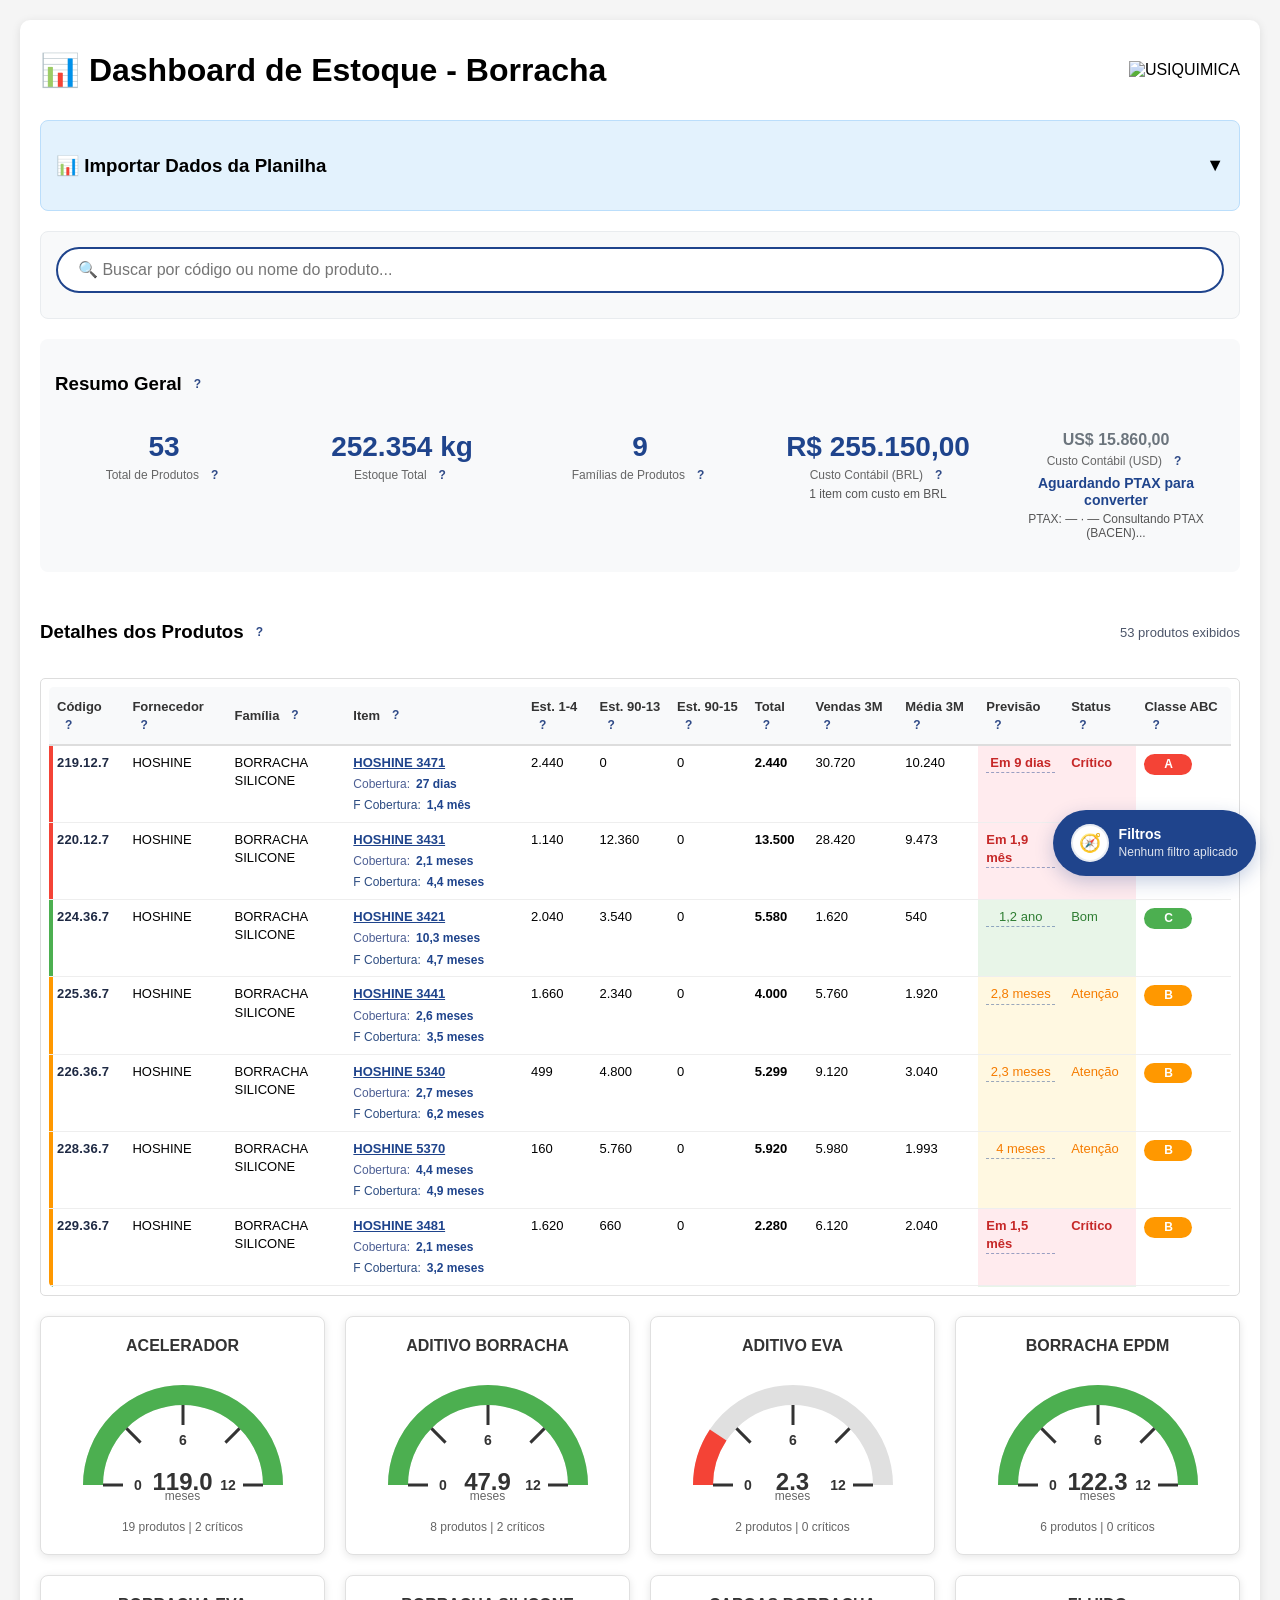
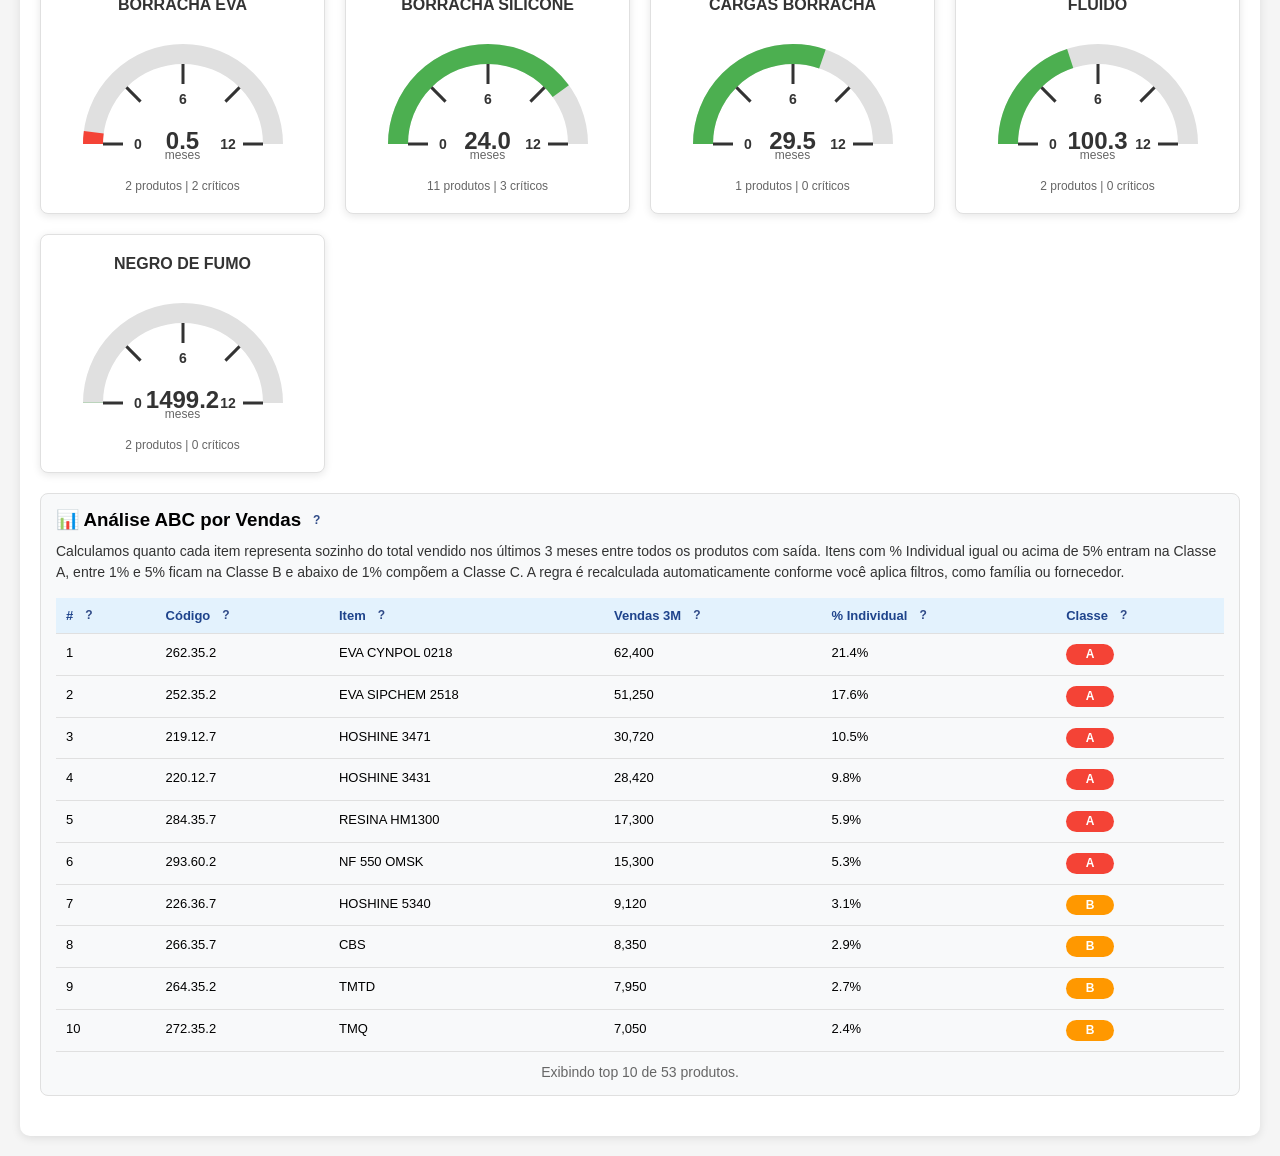
==== index.html @ 00c288d5 "Integrate PTAX USD-BRL conversion" ====
<!DOCTYPE html>
<html lang="pt-br">
<head>
    <meta charset="UTF-8">
    <meta name="viewport" content="width=device-width, initial-scale=1.0">
    <title>Dashboard de Estoque com Análise Preditiva - Borracha</title>
    <style>
        body {
            font-family: Arial, sans-serif;
            margin: 0;
            padding: 20px;
            background-color: #f5f5f5;
        }
        
        .container {
            max-width: 1600px;
            margin: 0 auto;
            background: white;
            border-radius: 10px;
            padding: 20px;
            box-shadow: 0 2px 10px rgba(0,0,0,0.1);
        }

        .has-tooltip {
            position: relative;
            display: inline-flex;
            align-items: center;
            justify-content: center;
            vertical-align: middle;
            cursor: help;
        }

        .has-tooltip::before,
        .has-tooltip::after {
            content: none !important;
        }

        .tooltip-bubble {
            position: absolute;
            z-index: 99999;
            background: rgba(31, 68, 140, 0.98);
            color: #fff;
            padding: 8px 12px;
            border-radius: 8px;
            box-shadow: 0 10px 24px rgba(16, 39, 89, 0.25);
            font-size: 12px;
            line-height: 1.5;
            max-width: min(320px, calc(100vw - 32px));
            pointer-events: none;
            opacity: 0;
            transform: translateY(4px);
            transition: opacity 0.15s ease, transform 0.15s ease;
            will-change: transform, opacity;
        }

        .tooltip-bubble::after {
            content: '';
            position: absolute;
            width: 10px;
            height: 10px;
            background: inherit;
            border-radius: 2px;
            left: var(--tooltip-arrow-left, 50%);
            transform: translate(-50%, -50%) rotate(45deg);
        }

        .tooltip-bubble[data-position="bottom"]::after {
            top: 0;
        }

        .tooltip-bubble[data-position="top"]::after {
            bottom: 0;
        }

        .tooltip-bubble.visible {
            opacity: 1;
            transform: translateY(0);
        }

        .info-icon {
            display: inline-flex;
            align-items: center;
            justify-content: center;
            width: auto;
            height: auto;
            padding: 0 3px;
            border-radius: 4px;
            background-color: transparent;
            border: 1px solid transparent;
            color: #2f4a87;
            font-size: 12px;
            font-weight: 600;
            line-height: 1;
            margin-left: 4px;
            box-shadow: none;
            transition: color 0.2s ease, background-color 0.2s ease, border-color 0.2s ease, box-shadow 0.2s ease;
        }

        .info-icon:hover,
        .info-icon:focus-visible {
            color: #1F448C;
            background-color: rgba(31, 68, 140, 0.12);
            border-color: rgba(31, 68, 140, 0.2);
        }

        .info-icon:focus-visible {
            outline: none;
            box-shadow: 0 0 0 2px rgba(31, 68, 140, 0.18);
        }

        .tooltip-underline {
            border-bottom: 1px dashed rgba(31, 68, 140, 0.45);
        }

        .prediction-tooltip {
            display: inline-flex;
            align-items: center;
            gap: 4px;
            max-width: 100%;
            line-height: 1.4;
            white-space: normal;
            overflow: hidden;
            text-overflow: ellipsis;
            word-break: break-word;
            text-align: left;
        }

        .header-label {
            display: inline-flex;
            align-items: center;
            gap: 4px;
            flex-wrap: wrap;
        }

        th .header-label {
            display: inline-flex;
            align-items: center;
            gap: 4px;
        }

        .stat-label {
            display: inline-flex;
            align-items: center;
            gap: 4px;
            justify-content: center;
            flex-wrap: wrap;
            text-align: center;
        }
        
        .header {
            display: flex;
            justify-content: space-between;
            align-items: center;
            margin-bottom: 20px;
            flex-wrap: wrap;
            gap: 20px;
        }
        
        .header h1 {
            margin: 0;
            flex: 1;
            min-width: 300px;
        }
        
        .company-logo {
            display: flex;
            align-items: center;
            justify-content: center;
            max-width: 300px;
            height: 60px;
        }
        
        .company-logo img {
            max-height: 100%;
            max-width: 100%;
            object-fit: contain;
        }
        
        .search-section {
            background: #f8f9fa;
            padding: 15px;
            border-radius: 8px;
            margin-bottom: 20px;
            border: 1px solid #e9ecef;
        }
        
        .search-container {
            display: flex;
            align-items: center;
            gap: 15px;
            flex-wrap: wrap;
        }
        
        .search-input {
            flex: 1;
            min-width: 300px;
            padding: 12px 20px;
            border: 2px solid #1F448C;
            border-radius: 25px;
            font-size: 16px;
            outline: none;
            transition: all 0.3s ease;
        }
        
        .search-input:focus {
            box-shadow: 0 0 0 3px rgba(31, 68, 140, 0.1);
            transform: translateY(-1px);
        }
        
        .search-results {
            margin-top: 10px;
            font-size: 14px;
            color: #666;
        }
        
        .controls {
            margin-bottom: 0;
            display: flex;
            flex-direction: column;
            gap: 12px;
            align-items: stretch;
        }

        .control-group {
            display: flex;
            align-items: center;
            gap: 10px;
            flex-wrap: wrap;
            justify-content: space-between;
        }

        .control-group label {
            font-weight: 600;
            color: #1F2A44;
            min-width: 130px;
        }

        .filter-buttons {
            display: flex;
            align-items: center;
            gap: 8px;
            flex-wrap: wrap;
        }

        button {
            background-color: #1F448C;
            color: white;
            padding: 8px 16px;
            border: none;
            border-radius: 5px;
            cursor: pointer;
            font-size: 14px;
            transition: transform 0.2s ease, background-color 0.2s ease, box-shadow 0.25s ease;
            white-space: nowrap;
        }
        
        button:hover {
            background-color: #163666;
            transform: translateY(-1px) scale(1.01);
            box-shadow: 0 6px 20px rgba(31, 68, 140, 0.16);
        }

        .danger-button {
            background-color: #dc3545;
        }

        .danger-button:hover {
            background-color: #b02a37;
        }
        
        button.active {
            background-color: #2196F3;
            box-shadow: 0 2px 8px rgba(33, 150, 243, 0.3);
        }

        button:active {
            transform: translateY(0) scale(0.98);
        }


        .floating-filter-wrapper {
            position: fixed;
            bottom: 24px;
            right: 24px;
            display: flex;
            flex-direction: column;
            align-items: flex-end;
            gap: 10px;
            z-index: 1100;
        }

        .filter-active-badge {
            display: none;
            flex-direction: column;
            gap: 8px;
            padding: 0;
            background: transparent;
            color: #1F2A44;
            font-weight: 700;
            font-size: 12px;
            line-height: 1.2;
            cursor: default;
            position: relative;
            min-width: auto;
            max-width: min(520px, calc(100vw - 64px));
        }

        .filter-active-badge.visible {
            display: flex;
        }

        .badge-inline-label {
            display: none;
        }

        .badge-filter-list {
            display: flex;
            flex-direction: column;
            align-items: stretch;
            gap: 8px;
        }

        .badge-filter-chip {
            display: flex;
            align-items: center;
            justify-content: space-between;
            gap: 10px;
            background: #f6f9ffd4;
            border: 1px solid #d1d1d1;
            border-radius: 12px;
            padding: 8px 12px;
            color: #1F2A44;
            font-weight: 600;
            white-space: normal;
        }

        .badge-filter-chip button {
            background: transparent;
            border: 1px solid rgba(31, 68, 140, 0.25);
            border-radius: 50%;
            color: #1F448C;
            width: 22px;
            height: 22px;
            min-width: 22px;
            padding: 0;
            font-weight: 700;
            line-height: 1;
        }

        .badge-filter-chip button:hover,
        .badge-filter-chip button:focus-visible {
            background: rgba(31, 68, 140, 0.08);
            box-shadow: none;
            transform: none;
        }

        .floating-filter-button {
            display: inline-flex;
            align-items: center;
            gap: 10px;
            background: #1F448C;
            color: #fff;
            border-radius: 999px;
            padding: 12px 16px;
            box-shadow: 0 6px 18px rgba(31, 68, 140, 0.25);
            border: 2px solid transparent;
            transition: transform 0.25s ease, box-shadow 0.25s ease, background 0.2s ease, border-color 0.2s ease;
        }

        .floating-filter-button:hover,
        .floating-filter-button:focus-visible {
            background: #163666;
            transform: translateY(-1px);
            border-color: rgba(255, 255, 255, 0.18);
        }

        .floating-filter-button.has-active {
            box-shadow: 0 8px 22px rgba(33, 150, 243, 0.3);
            border-color: rgba(33, 150, 243, 0.5);
        }

        .floating-filter-button.has-active .filter-icon-bubble {
            background: #e8f0ff;
            color: #1F448C;
        }

        .floating-filter-button:focus-visible {
            outline: none;
            box-shadow: 0 0 0 3px rgba(31, 68, 140, 0.25);
        }

        .filter-icon-bubble {
            width: 38px;
            height: 38px;
            border-radius: 50%;
            background: #fff;
            color: #1F448C;
            display: inline-flex;
            align-items: center;
            justify-content: center;
            font-size: 18px;
            box-shadow: inset 0 0 0 2px rgba(31, 68, 140, 0.1);
        }

        .filter-button-text {
            display: flex;
            flex-direction: column;
            align-items: flex-start;
            gap: 2px;
            line-height: 1.2;
            transition: color 0.2s ease;
        }

        .filter-button-text small {
            font-size: 12px;
            color: rgba(255, 255, 255, 0.85);
        }

        .filter-panel {
            position: absolute;
            bottom: 68px;
            right: 0;
            background: #fff;
            border-radius: 12px;
            padding: 16px;
            width: min(460px, calc(100vw - 48px));
            box-shadow: 0 12px 30px rgba(0, 0, 0, 0.15);
            border: 1px solid #e0e6f0;
            display: none;
            flex-direction: column;
            gap: 14px;
        }

        .filter-panel.open {
            display: flex;
        }

        .filter-panel-header {
            display: flex;
            align-items: center;
            justify-content: space-between;
            gap: 12px;
        }

        .filter-panel-title {
            font-weight: 700;
            color: #1F2A44;
            display: flex;
            align-items: center;
            gap: 8px;
        }

        .filter-panel-title span {
            display: inline-flex;
            align-items: center;
            justify-content: center;
            width: 28px;
            height: 28px;
            border-radius: 8px;
            background: #e8f0ff;
            color: #1F448C;
            font-weight: 700;
        }

        .filter-panel-close {
            background: transparent;
            color: #1F2A44;
            padding: 6px 8px;
            border-radius: 8px;
            box-shadow: none;
        }

        .filter-panel-close:hover {
            background: #f2f4f8;
            transform: none;
        }

        .active-filters {
            display: flex;
            flex-wrap: wrap;
            gap: 8px;
        }

        .filter-chip {
            display: inline-flex;
            align-items: center;
            gap: 8px;
            padding: 6px 10px;
            border-radius: 14px;
            background: #e8f0ff;
            color: #1F2A44;
            border: 1px solid #cbd7ff;
            font-size: 13px;
        }

        .filter-chip button {
            background: transparent;
            color: #1F448C;
            padding: 0;
            min-width: 24px;
            width: 24px;
            height: 24px;
            border-radius: 50%;
        }

        .filter-chip button:hover {
            background: rgba(31, 68, 140, 0.1);
            transform: none;
        }

        .filter-actions {
            display: flex;
            justify-content: space-between;
            gap: 10px;
            align-items: center;
        }

        .filter-actions .ghost-button {
            background: #f2f4f8;
            color: #1F2A44;
        }

        .filter-actions .ghost-button:hover {
            background: #e6e9f2;
        }

        .filter-actions .ghost-button.danger-button {
            background: #dc3545;
            color: #fff;
        }

        .filter-actions .ghost-button.danger-button:hover {
            background: #b02a37;
        }

        .filter-backdrop {
            position: fixed;
            inset: 0;
            background: rgba(0, 0, 0, 0.25);
            backdrop-filter: blur(1px);
            display: none;
            z-index: 1050;
        }

        .filter-backdrop.visible {
            display: block;
        }

        @keyframes pulse {
            0% { box-shadow: 0 0 0 0 rgba(40, 167, 69, 0.7); }
            70% { box-shadow: 0 0 0 10px rgba(40, 167, 69, 0); }
            100% { box-shadow: 0 0 0 0 rgba(40, 167, 69, 0); }
        }

        .btn-download-highlight {
            background-color: #28a745 !important;
            box-shadow: 0 0 0 4px rgba(40, 167, 69, 0.3);
            transform: scale(1.05);
        }
        
        select {
            padding: 8px;
            border: 1px solid #ddd;
            border-radius: 5px;
            font-size: 14px;
            transition: border-color 0.3s ease;
            min-width: 180px;
        }
        
        select:focus {
            border-color: #1F448C;
            outline: none;
        }
        
        .import-section {
            background: #e3f2fd;
            border-radius: 8px;
            margin-bottom: 20px;
            border: 1px solid #bbdefb;
        }
        
        .import-header {
            padding: 15px;
            cursor: pointer;
            display: flex;
            justify-content: space-between;
            align-items: center;
            user-select: none;
            transition: background-color 0.3s ease;
        }
        
        .import-header:hover {
            background-color: #d1e7fd;
        }
        
        .import-content {
            padding: 0 15px 15px 15px;
            display: none;
            transition: all 0.3s ease;
        }
        
        .import-content.expanded {
            display: block !important;
        }
        
        .toggle-icon {
            transition: transform 0.3s ease;
            font-size: 18px;
        }
        
        .toggle-icon.expanded {
            transform: rotate(180deg);
        }
        
        .file-input {
            margin: 10px 0;
        }
        
        input[type="file"] {
            padding: 8px;
            border: 1px solid #ddd;
            border-radius: 5px;
        }
        
        .gauges-container {
            display: grid;
            grid-template-columns: repeat(auto-fit, minmax(280px, 1fr));
            gap: 20px;
            margin: 20px 0;
        }
        
        .gauge-card {
            background: #fff;
            border-radius: 8px;
            padding: 20px;
            box-shadow: 0 2px 8px rgba(0,0,0,0.1);
            border: 1px solid #e0e0e0;
            transition: transform 0.3s ease, box-shadow 0.3s ease;
            cursor: pointer;
        }
        
        .gauge-card:hover {
            transform: translateY(-4px);
            box-shadow: 0 6px 20px rgba(0,0,0,0.2);
            border-color: #1F448C;
        }
        
        .gauge-card.selected {
            border: 2px solid #1F448C;
            background-color: #f8f9ff;
            box-shadow: 0 4px 16px rgba(31, 68, 140, 0.3);
        }
        
        .gauge-card.highlighted {
            border: 2px solid #1F448C;
            box-shadow: 0 4px 16px rgba(31, 68, 140, 0.3);
        }
        
        .gauge {
            position: relative;
            width: 240px;
            height: 140px;
            margin: 0 auto;
        }
        
        .gauge-title {
            text-align: center;
            font-size: 16px;
            font-weight: bold;
            margin-bottom: 15px;
            color: #333;
        }
        
        .gauge-value {
            position: absolute;
            top: 70%;
            left: 50%;
            transform: translateX(-50%);
            font-size: 24px;
            font-weight: bold;
            color: #333;
        }
        
        .gauge-label {
            position: absolute;
            top: 85%;
            left: 50%;
            transform: translateX(-50%);
            font-size: 12px;
            color: #666;
        }
        
        .products-table {
            margin-top: 30px;
        }
        
        .table-header {
            display: flex;
            justify-content: space-between;
            align-items: center;
            margin-bottom: 16px;
            gap: 12px;
            flex-wrap: wrap;
        }

        #tableCount {
            font-size: 13px;
            color: #4c5569;
        }

        .table-container {
            position: relative;
            border: 1px solid #ddd;
            border-radius: 5px;
            background: #fff;
            padding: 8px;
        }

        .table-scroll {
            max-height: 600px;
            overflow: auto;
            border-radius: inherit;
        }

        table {
            width: 100%;
            border-collapse: collapse;
            font-size: 13px;
        }

        .table-scroll table {
            min-width: 1100px;
        }

        th {
            background-color: #f8f9fa;
            font-weight: bold;
            color: #333;
            padding: 12px 8px;
            text-align: left;
            position: sticky;
            top: 0;
            border-bottom: 2px solid #ddd;
            z-index: 5;
        }
        
        td {
            padding: 8px;
            border-bottom: 1px solid #eee;
            vertical-align: top;
            line-height: 1.4;
            word-break: break-word;
        }

        .item-name {
            font-weight: 600;
            color: #1f2a44;
        }

        .item-coverage {
            margin-top: 4px;
            font-size: 12px;
            color: #4d5f94;
            display: inline-flex;
            align-items: center;
            gap: 6px;
            flex-wrap: wrap;
        }

        .item-coverage strong {
            color: #1F448C;
        }

        .forecast-coverage {
            display: flex;
            color: #2b4b81;
            gap: 6px;
        }

        .coverage-tag {
            display: inline-flex;
            align-items: center;
            padding: 2px 6px;
            border-radius: 10px;
            font-size: 11px;
            font-weight: 600;
            text-transform: uppercase;
            letter-spacing: 0.3px;
        }

        .coverage-tag.from-import {
            background: #e3f2fd;
            color: #1F448C;
        }

        .coverage-tag.from-estimate {
            background: #fff3cd;
            color: #856404;
        }

        .coverage-tag.no-data {
            background: #eceff1;
            color: #546e7a;
        }

        .status-cell {
            white-space: nowrap;
        }

        .prediction-cell {
            max-width: 220px;
            white-space: normal;
        }

        .prediction-cell .prediction-tooltip {
            width: 100%;
        }
        
        tr:hover {
            background-color: #f8f9fa;
        }
        
        tr.highlighted {
            background-color: #e3f2fd !important;
            border-left: 4px solid #1F448C;
        }
        
        .status-critical {
            background-color: #ffebee !important;
            color: #c62828;
            font-weight: bold;
        }
        
        .status-warning {
            background-color: #fff8e1 !important;
            color: #f57c00;
        }
        
        .status-good {
            background-color: #e8f5e8 !important;
            color: #2e7d32;
        }
        
        .summary-card {
            background: #f8f9fa;
            padding: 15px;
            border-radius: 8px;
            margin-bottom: 20px;
        }
        
        .summary-stats {
            display: grid;
            grid-template-columns: repeat(auto-fit, minmax(170px, 1fr));
            gap: 20px;
        }

        .stat-subvalue {
            color: #1F448C;
            font-size: 14px;
            margin-top: 6px;
            font-weight: 600;
            line-height: 1.2;
        }

        .stat-footnote {
            color: #555;
            font-size: 12px;
            margin-top: 4px;
        }

        .stat-value.loading-text {
            font-size: 16px;
            color: #6c757d;
        }

        .cost-highlight {
            border-left: 4px solid #1F448C;
            padding-left: 10px;
        }

        .pareto-section {
            background: #f8f9fa;
            padding: 15px;
            border-radius: 8px;
            margin-bottom: 20px;
            border: 1px solid #e0e0e0;
        }

        .pareto-section h3 {
            margin-top: 0;
            margin-bottom: 15px;
        }

        .pareto-description {
            margin: -5px 0 15px;
            font-size: 14px;
            color: #333;
            line-height: 1.5;
        }

        .pareto-table {
            width: 100%;
            border-collapse: collapse;
        }

        .pareto-table th,
        .pareto-table td {
            text-align: left;
            padding: 10px;
            border-bottom: 1px solid #e0e0e0;
            font-size: 13px;
        }

        .pareto-table th {
            background: #e3f2fd;
            color: #1F448C;
        }

        .pareto-empty {
            margin: 12px 0 0;
            color: #666;
            text-align: center;
            font-size: 14px;
        }

        .abc-chip {
            display: inline-flex;
            align-items: center;
            justify-content: center;
            min-width: 32px;
            padding: 2px 8px;
            border-radius: 12px;
            font-weight: bold;
            font-size: 12px;
            color: #fff;
        }

        .abc-chip.abc-a {
            background-color: #f44336;
        }

        .abc-chip.abc-b {
            background-color: #ff9800;
        }

        .abc-chip.abc-c {
            background-color: #4caf50;
        }

        tr.abc-row-a {
            box-shadow: inset 4px 0 0 #f44336;
        }

        tr.abc-row-b {
            box-shadow: inset 4px 0 0 #ff9800;
        }

        tr.abc-row-c {
            box-shadow: inset 4px 0 0 #4caf50;
        }

        .stat-item {
            text-align: center;
            padding: 15px;
            border-radius: 8px;
            transition: all 0.3s ease;
            border: 2px solid transparent;
        }
        
        .stat-item.clickable {
            cursor: pointer;
        }
        
        .stat-item.clickable:hover {
            background-color: #ffebee;
            border-color: #f44336;
            transform: translateY(-3px);
            box-shadow: 0 4px 12px rgba(244, 67, 54, 0.2);
        }
        
        .stat-value {
            font-size: 28px;
            font-weight: bold;
            color: #1F448C;
            transition: transform 0.15s ease, color 0.15s ease, text-shadow 0.15s ease, filter 0.15s ease;
            will-change: transform, filter;
        }

        .stat-value.critical {
            color: #f44336;
        }

        .stat-value.value-change,
        .prediction-value.value-change,
        #tableCount.value-change,
        .filter-button-text.value-change {
            animation: numberFlash 0.28s cubic-bezier(0.34, 1.56, 0.64, 1);
        }

        .floating-filter-button.filter-pulse,
        .filter-btn.filter-pulse,
        .filter-panel-close.filter-pulse {
            animation: filterPulse 0.35s ease;
        }

        @keyframes numberFlash {
            0% {
                transform: translateY(6px) scale(0.9) rotate(-0.35deg);
                opacity: 0.45;
                color: #0f5bd9;
                text-shadow: 0 10px 30px rgba(31, 68, 140, 0.2);
                filter: drop-shadow(0 6px 12px rgba(15, 91, 217, 0.15));
            }
            48% {
                transform: translateY(-2px) scale(1.07) rotate(0.15deg);
                opacity: 1;
                color: #102a56;
                text-shadow: 0 16px 32px rgba(31, 68, 140, 0.16);
                filter: drop-shadow(0 10px 18px rgba(12, 68, 160, 0.22));
                letter-spacing: 0.2px;
            }
            100% {
                transform: translateY(0) scale(1) rotate(0);
                opacity: 1;
                color: inherit;
                text-shadow: none;
                filter: none;
                letter-spacing: normal;
            }
        }

        @keyframes filterPulse {
            0% {
                transform: translateY(0) scale(1);
                box-shadow: 0 4px 10px rgba(31, 68, 140, 0.14);
            }
            50% {
                transform: translateY(-2px) scale(1.04);
                box-shadow: 0 10px 24px rgba(33, 150, 243, 0.28);
            }
            100% {
                transform: translateY(0) scale(1);
                box-shadow: 0 6px 18px rgba(31, 68, 140, 0.16);
            }
        }
        
        .stat-label {
            font-size: 12px;
            color: #666;
            margin-top: 5px;
        }

        .modal {
            display: none;
            position: fixed;
            z-index: 1000;
            left: 0;
            top: 0;
            width: 100%;
            height: 100%;
            background-color: rgba(0,0,0,0.5);
        }
        
        .modal-content {
            background-color: white;
            margin: 10% auto;
            padding: 20px;
            border-radius: 20px;
            width: 90%;
            max-width: 500px;
            box-shadow: 0 4px 20px rgba(0,0,0,0.3);
        }

        #historyModal .modal-content {
            margin: 40px auto;
            max-width: 960px;
            max-height: 90vh;
            display: flex;
            flex-direction: column;
            border-radius: 24px;
            overflow: hidden;
            padding: 0;
        }

        body.modal-open {
            overflow: hidden;
        }

        .modal-header {
            display: flex;
            justify-content: space-between;
            align-items: center;
            margin-bottom: 20px;
        }

        .history-modal-header {
            margin: 0;
            padding: 24px 32px 12px;
            border-bottom: 1px solid #e4e9f7;
        }

        .close {
            font-size: 28px;
            font-weight: bold;
            cursor: pointer;
            color: #999;
        }

        .close:hover {
            color: #333;
        }

        .history-modal-body {
            padding: 8px 32px 32px;
            background: linear-gradient(180deg, #ffffff 0%, #ffffff 100%);
            flex: 1;
            overflow-y: auto;
            min-height: 0;
        }

        .history-modal-content {
            display: flex;
            flex-direction: column;
            gap: 24px;
            --history-header-gradient: linear-gradient(135deg, #1d396e 0%, #2d4174 55%, #113b96 100%);
            --history-header-text: #ffffff;
            --history-header-subtext: rgba(255, 255, 255, 0.85);
            --history-family-chip-bg: rgba(255, 255, 255, 0.16);
            --history-family-chip-text: #ffffff;
        }

        .history-header {
            display: flex;
            flex-direction: column;
            gap: 18px;
            padding: 28px;
            border-radius: 20px;
            background: var(--history-header-gradient);
            box-shadow: 0 18px 42px rgba(31, 68, 140, 0.25);
            color: var(--history-header-text);
        }

        .history-title {
            display: flex;
            flex-direction: column;
            gap: 10px;
        }

        .history-header h1 {
            margin: 0;
            font-size: 28px;
            color: var(--history-header-text);
            letter-spacing: 0.2px;
        }

        .history-header p {
            margin: 0;
            color: var(--history-header-subtext);
            font-size: 15px;
        }

        .history-code {
            display: inline-flex;
            align-items: center;
            gap: 8px;
            padding: 6px 14px;
            border-radius: 999px;
            background: rgba(255, 255, 255, 0.18);
            font-weight: 700;
            letter-spacing: 0.5px;
        }

        .history-meta {
            display: flex;
            flex-wrap: wrap;
            gap: 10px;
        }

        .history-chip {
            display: inline-flex;
            align-items: center;
            gap: 6px;
            padding: 6px 12px;
            border-radius: 999px;
            background: rgba(255, 255, 255, 0.16);
            color: var(--history-header-text);
            font-size: 13px;
            font-weight: 600;
            letter-spacing: 0.3px;
        }

        .history-chip.family-chip {
            background: var(--history-family-chip-bg);
            color: var(--history-family-chip-text);
        }

        .history-overview {
            background: #ffffff;
            border: 1px solid #dce3f5;
            border-radius: 16px;
            padding: 20px;
            box-shadow: 0 15px 35px rgba(31, 68, 140, 0.12);
        }

        .history-overview.history-cost {
            display: grid;
            gap: 12px;
        }

        .history-cost-grid {
            display: grid;
            gap: 10px;
            grid-template-columns: repeat(auto-fit, minmax(220px, 1fr));
        }

        .history-cost-card {
            border: 1px solid #e1e7f7;
            border-radius: 12px;
            padding: 12px 14px;
            background: linear-gradient(145deg, #f8fbff 0%, #ffffff 100%);
            box-shadow: 0 12px 18px rgba(31, 68, 140, 0.06);
        }

        .history-cost-label {
            font-size: 13px;
            text-transform: uppercase;
            letter-spacing: 0.08em;
            color: #5d6fa3;
            font-weight: 700;
            margin-bottom: 6px;
            display: block;
        }

        .history-cost-value {
            font-size: 20px;
            font-weight: 700;
            color: #1f2a44;
            margin: 0;
            line-height: 1.2;
        }

        .history-cost-note {
            font-size: 13px;
            color: #56688f;
            margin-top: 6px;
        }

        .history-overview.history-coverage {
            padding: 0;
            background: transparent;
            border: none;
            box-shadow: none;
        }

        .history-coverage-info {
            background: #ffffff;
            border: 1px solid #d4dcf3;
            border-radius: 16px;
            padding: 22px 24px;
            display: flex;
            flex-direction: column;
            gap: 18px;
            box-shadow: 0 14px 28px rgba(31, 68, 140, 0.08);
        }

        .history-coverage-main {
            display: flex;
            flex-wrap: wrap;
            justify-content: space-between;
            align-items: flex-end;
            gap: 20px;
        }

        .history-coverage-heading {
            display: flex;
            flex-direction: column;
            gap: 8px;
        }

        .history-coverage-title {
            font-size: 12px;
            letter-spacing: 0.08em;
            text-transform: uppercase;
            color: #5d6fa3;
            font-weight: 700;
        }

        .history-coverage-value {
            font-size: 36px;
            font-weight: 700;
            color: #1f2a44;
            line-height: 1;
        }

        .history-coverage-value-group {
            display: flex;
            align-items: baseline;
            gap: 8px;
        }

        .history-coverage-unit {
            font-size: 16px;
            font-weight: 600;
            color: #5d6fa3;
            text-transform: lowercase;
        }

        .history-coverage-status {
            display: inline-flex;
            align-items: center;
            gap: 6px;
            padding: 6px 14px;
            border-radius: 999px;
            font-size: 13px;
            font-weight: 600;
            text-transform: none;
            letter-spacing: 0.2px;
            box-shadow: inset 0 0 0 1px rgba(255, 255, 255, 0.2);
        }

        .history-coverage-status.status-neutral {
            background-color: #eceff1;
            color: #546e7a;
        }

        .history-coverage-meta {
            font-size: 13px;
            color: #6b7ba6;
            line-height: 1.6;
            margin: 0;
        }

        .history-summary .history-coverage-meta {
            margin-top: 12px;
        }

        .history-section-title {
            margin: 0 0 12px 0;
            font-size: 18px;
            color: #1f2a44;
        }

        .history-metric-list {
            list-style: none;
            margin: 0;
            padding: 0;
        }

        .history-metric-list li {
            display: flex;
            justify-content: space-between;
            gap: 16px;
            padding: 8px 0;
            border-bottom: 1px solid #eef2fb;
            font-size: 14px;
        }

        .history-metric-list li:last-child {
            border-bottom: none;
        }

        .history-metric-coverage {
            margin-top: 8px;
            padding-top: 8px;
            border-top: 1px dashed #d4dcf3;
        }

        .history-metric-coverage .history-metric-value {
            font-weight: 700;
            color: #1f2a44;
        }

        .history-metric-label {
            font-weight: 600;
            color: #2f3e6d;
        }

        .history-metric-value {
            font-weight: 600;
            color: #1f448c;
            white-space: nowrap;
        }

        .history-month-table {
            width: 100%;
            border-collapse: collapse;
            background: #ffffff;
            border: 1px solid #dce3f5;
            border-radius: 12px;
            overflow: hidden;
        }

        .history-month-table th,
        .history-month-table td {
            padding: 8px 12px;
            border-bottom: 1px solid #e6ecfb;
            text-align: left;
            font-size: 14px;
        }

        .history-month-table th {
            background: #f0f4ff;
            color: #1f2a44;
        }

        .history-month-table tr:last-child td {
            border-bottom: none;
        }

        .history-entry {
            background: #ffffff;
            border: 1px solid #dce3f5;
            border-radius: 16px;
            padding: 20px;
            margin-bottom: 20px;
            box-shadow: 0 18px 40px rgba(31, 68, 140, 0.062);
            transition: transform 0.2s ease, box-shadow 0.2s ease;
        }

        .history-entry:last-child {
            margin-bottom: 0;
        }

        .history-entry:hover {
            transform: translateY(-2px);
            box-shadow: 0 22px 48px rgba(31, 68, 140, 0.18);
        }

        .history-entry h4 {
            margin: 0 0 12px 0;
            color: #1f448c;
        }

        .history-subtitle {
            font-size: 15px;
            color: rgba(255, 255, 255, 0.75);
        }

        .history-grid {
            display: grid;
            grid-template-columns: repeat(auto-fit, minmax(240px, 1fr));
            gap: 16px;
        }

        .history-summary,
        .history-months {
            min-width: 0;
        }

        .history-summary h5,
        .history-months h5 {
            margin: 0 0 12px 0;
            font-size: 15px;
            color: #2f3e6d;
        }

        .history-empty {
            margin: 16px 0;
            color: #4d5f94;
        }
        
        .form-group {
            margin-bottom: 15px;
        }
        
        .form-group label {
            display: block;
            margin-bottom: 5px;
            font-weight: bold;
        }
        
        .form-group input {
            width: 100%;
            padding: 8px;
            border: 1px solid #ddd;
            border-radius: 5px;
            font-size: 14px;
        }
        
        .modal-buttons {
            display: flex;
            gap: 10px;
            justify-content: flex-end;
        }
        
        .btn-secondary {
            background-color: #6c757d;
        }
        
        .btn-secondary:hover {
            background-color: #545b62;
        }

        .success-message {
            background-color: #d4edda;
            color: #155724;
            padding: 10px;
            border-radius: 5px;
            margin: 10px 0;
            border: 1px solid #c3e6cb;
        }

        .error-message {
            background-color: #f8d7da;
            color: #721c24;
            padding: 10px;
            border-radius: 5px;
            margin: 10px 0;
            border: 1px solid #f5c6cb;
        }

        .warning-message {
            background-color: #fff3cd;
            color: #856404;
            padding: 10px;
            border-radius: 5px;
            margin: 10px 0;
            border: 1px solid #ffeaa7;
        }

        .modal-buttons button:disabled {
            opacity: 0.6;
            cursor: not-allowed;
        }

        .code-value {
            color: #1f2a44;
            font-weight: 600;
            letter-spacing: 0.2px;
        }

        .link-button {
            background: none;
            border: none;
            color: #1F448C;
            cursor: pointer;
            padding: 0;
            font: inherit;
            text-decoration: underline;
            transition: none;
        }

        .link-button:hover,
        .link-button:focus-visible {
            color: #1F448C;
            text-decoration: underline;
            background-color: transparent;
            transform: none;
            box-shadow: none;
        }

        .link-button:focus-visible {
            outline: 2px solid rgba(31, 68, 140, 0.35);
            outline-offset: 2px;
            border-radius: 4px;
        }

        .info-message {
            background-color: #d1ecf1;
            color: #0c5460;
            padding: 10px;
            border-radius: 5px;
            margin: 10px 0;
            border: 1px solid #bee5eb;
        }

            border-radius: 6px;
            padding: 8px 12px;
            margin: 10px 0;
            font-size: 14px;
        }

        .download-section {
            margin-top: 15px;
            padding: 15px;
            background: #f8f9fa;
            border-radius: 8px;
            border: 1px solid #dee2e6;
        }

        .debug-info {
            background: #f8f9fa;
            border: 1px solid #dee2e6;
            border-radius: 6px;
            padding: 10px;
            margin: 10px 0;
            font-family: monospace;
            font-size: 12px;
            max-height: 200px;
            overflow-y: auto;
        }

        .mapping-debug {
            background: #fff3cd;
            border: 1px solid #ffeaa7;
            border-radius: 6px;
            padding: 15px;
            margin: 10px 0;
            font-family: monospace;
            font-size: 12px;
            max-height: 300px;
            overflow-y: auto;
        }

        @keyframes gaugeAnimation {
            from {
                transform: scale(0.8);
                opacity: 0;
            }
            to {
                transform: scale(1);
                opacity: 1;
            }
        }

        .gauge-card.animating {
            animation: gaugeAnimation 0.6s ease-out;
        }

        @keyframes highlight {
            0% { background-color: transparent; }
            50% { background-color: rgba(31, 68, 140, 0.1); }
            100% { background-color: transparent; }
        }

        .highlight-animation {
            animation: highlight 1s ease-in-out;
        }

        /* Responsividade para mobile */
        @media (max-width: 768px) {
            .container {
                padding: 15px;
                margin: 10px;
            }
            
            .header {
                flex-direction: column;
                align-items: stretch;
                text-align: center;
            }
            
            .header h1 {
                min-width: auto;
                margin-bottom: 10px;
            }
            
            .company-logo {
                justify-content: center;
                font-size: 20px;
            }
            
            .search-input {
                min-width: 200px;
            }
            
            .controls {
                flex-direction: column;
                align-items: stretch;
            }
            
            .control-group {
                flex-direction: column;
                align-items: stretch;
                gap: 8px;
            }
            
            .control-group label {
                font-weight: bold;
                margin-bottom: 5px;
            }
            
            .summary-stats {
                grid-template-columns: repeat(2, 1fr);
                gap: 10px;
            }
            
            .stat-item {
                padding: 10px;
            }
            
            .stat-value {
                font-size: 20px;
            }

            .history-modal-header {
                padding: 20px 20px 10px;
            }

            .history-modal-body {
                padding: 0 20px 24px;
            }

            .history-header {
                padding: 24px;
            }

            .history-meta {
                gap: 8px;
            }

            .gauges-container {
                grid-template-columns: 1fr;
                gap: 15px;
            }
            
            .gauge {
                width: 200px;
                height: 120px;
            }
            
            .table-container {
                font-size: 12px;
            }
            
            th, td {
                padding: 6px 4px;
            }
        }

        @media (max-width: 480px) {
            .summary-stats {
                grid-template-columns: 1fr;
            }
            
            .gauge {
                width: 180px;
                height: 100px;
            }
        }
    </style>
</head>
<body>
    <div class="container">
        <div class="header">
            <h1>📊 Dashboard de Estoque - Borracha</h1>
            <div class="company-logo">
                <img src="https://usiquimica.com.br/wp-content/uploads/2022/05/usiquimica-logo-horizontal-1.png" alt="USIQUIMICA" />
            </div>
        </div>
        
        <div class="import-section">
            <div class="import-header" onclick="toggleImportSection()">
                <h3>📊 Importar Dados da Planilha</h3>
                <span class="toggle-icon" id="toggleIcon">▼</span>
            </div>
            <div class="import-content" id="importContent">
                <div class="file-input">
                    <input type="file" id="excelFile" accept=".xlsx,.xls,.csv" />
                    <button onclick="importData()">Importar Planilha</button>
                    <button onclick="openTemplateGenerator()" style="background-color: #28a745;">📋 Template</button>
                </div>
                <div id="importMessages"></div>
                <div id="mappingDebug" class="mapping-debug" style="display: none;"></div>
                <div id="lastUpdateInfo" style="font-size: 12px; color: #666; margin: 10px 0;"></div>
                <div id="debugInfo" class="debug-info" style="display: none;"></div>
                <div class="download-section">
                    <h4>📋 Compartilhar Dados</h4>
                    <p>Após importar, baixe o arquivo de dados atualizado e compartilhe com sua equipe:</p>
                    <button onclick="downloadDataFile()" style="background-color: #28a745; font-size: 16px; padding: 10px 20px;">💾 Baixar data.js Atualizado</button>
                    <button onclick="toggleDebug()" style="background-color: #ffc107; margin-left: 10px;">🐛 Debug</button>
                    <br><br>
                    <div style="background: #e8f4fd; padding: 12px; border-radius: 6px; border-left: 4px solid #0066cc;">
                        <strong>🔍 Como compartilhar seus dados:</strong><br>
                        1. Clique em "💾 Baixar data.js Atualizado" após importar<br>
                        2. Substitua o arquivo <code>data.js</code> na pasta compartilhada<br>
                        3. Todos que acessarem o dashboard verão os dados atualizados
                    </div>
                </div>
            </div>
        </div>

        <div class="search-section">
            <div class="search-container">
                <input
                    type="text"
                    id="globalSearch"
                    class="search-input"
                    placeholder="🔍 Buscar por código ou nome do produto..."
                />
            </div>
            <div class="search-results" id="searchResults"></div>
        </div>
        
        <div class="floating-filter-wrapper">
            <div id="filterActiveBadge" class="filter-active-badge" aria-live="polite"></div>
            <button id="filterToggleButton" class="floating-filter-button" onclick="toggleFilterPanel()" aria-expanded="false" aria-controls="filterPanel">
                <span class="filter-icon-bubble">🧭</span>
                <span class="filter-button-text">
                    <strong>Filtros</strong>
                    <small id="filterSummaryLabel">Nenhum filtro aplicado</small>
                </span>
            </button>
            <div class="filter-panel" id="filterPanel" aria-hidden="true">
                <div class="filter-panel-header">
                    <div class="filter-panel-title"><span>F</span>Filtros rápidos</div>
                    <button class="filter-panel-close" onclick="closeFilterPanel()" aria-label="Fechar filtros">✕</button>
                </div>
                <div class="active-filters" id="activeFiltersDisplay"></div>
                <div class="controls">
                    <div class="control-group">
                        <label>Filtrar por:</label>
                        <div class="filter-buttons">
                            <button onclick="showAllProducts()" class="filter-btn active" data-filter="all">Todos</button>
                            <button onclick="filterCriticalStock()" class="filter-btn" data-filter="critical">Estoque Crítico (&lt;2m)</button>
                            <button onclick="filterLowStock()" class="filter-btn" data-filter="low">Estoque Baixo (2-6m)</button>
                            <button onclick="filterHighStock()" class="filter-btn" data-filter="high">Slow Moving (&gt;6m)</button>
                        </div>
                    </div>

                    <div class="control-group">
                        <label>Família:</label>
                        <select id="familyFilter" onchange="filterByFamily()">
                            <option value="">Todas as Famílias</option>
                        </select>
                    </div>

                    <div class="control-group">
                        <label>Fornecedor:</label>
                        <select id="supplierFilter" onchange="filterBySupplier()">
                            <option value="">Todos os Fornecedores</option>
                        </select>
                    </div>

                    <div class="control-group">
                        <label>Estabelecimento:</label>
                        <select id="establishmentFilter" onchange="filterByEstablishment()">
                            <option value="">Todos os Estabelecimentos</option>
                            <option value="1-4">1-4 (GUARULHOS)</option>
                            <option value="90-13">90-13 (ITAJAÍ)</option>
                            <option value="90-15">90-15 (GARUVA)</option>
                        </select>
                    </div>

                    <div class="control-group">
                        <label>Filtro avançado:</label>
                        <select id="advancedStockFilter" onchange="filterByAdvancedStock()">
                            <option value="">Todos os produtos</option>
                            <option value="no-stock">Sem estoque</option>
                            <option value="over50">Estoque &gt; 50 meses</option>
                            <option value="abc-a">Classe A</option>
                            <option value="abc-b">Classe B</option>
                            <option value="abc-c">Classe C</option>
                        </select>
                    </div>

                    <div class="control-group">
                        <button onclick="showExportModal()">📤 Exportar</button>
                    </div>
                </div>
                <div class="filter-actions">
                    <button class="ghost-button danger-button" onclick="clearAllFilters()">Limpar filtros</button>
                    <button onclick="applyAllFilters(); closeFilterPanel();">Aplicar e fechar</button>
                </div>
            </div>
        </div>
        <div class="filter-backdrop" id="filterBackdrop" onclick="closeFilterPanel()"></div>

        <div class="summary-card">
            <h3 class="header-label">Resumo Geral <span class="info-icon has-tooltip" tabindex="0" aria-label="Resumo Geral" data-tooltip="Indicadores principais do estoque considerando os filtros atuais, ajudando a entender a distribuição e risco de ruptura." data-tooltip-position="top">?</span></h3>
            <div class="summary-stats">
                <div class="stat-item">
                    <div class="stat-value" id="totalProducts">0</div>
                    <div class="stat-label"><span class="label-text">Total de Produtos</span><span class="info-icon has-tooltip" tabindex="0" aria-label="Total de produtos" data-tooltip="Quantidade total de SKUs únicos visíveis após aplicar filtros de busca e estabelecimento." data-tooltip-position="top">?</span></div>
                </div>
                <div class="stat-item">
                    <div class="stat-value" id="totalStockValue">--</div>
                    <div class="stat-label"><span class="label-text">Estoque Total</span><span class="info-icon has-tooltip" tabindex="0" aria-label="Estoque total" data-tooltip="Soma das unidades disponíveis convertida para quilogramas para facilitar a leitura." data-tooltip-position="top">?</span></div>
                </div>
                <div class="stat-item">
                    <div class="stat-value" id="totalFamilies">0</div>
                    <div class="stat-label"><span class="label-text">Famílias de Produtos</span><span class="info-icon has-tooltip" tabindex="0" aria-label="Famílias de produtos" data-tooltip="Número de famílias distintas representadas na lista atual de produtos." data-tooltip-position="top">?</span></div>
                </div>
                <div class="stat-item cost-highlight" id="brlCostCard">
                    <div class="stat-value" id="totalAccountingCostBrl">--</div>
                    <div class="stat-label"><span class="label-text">Custo Contábil (BRL)</span><span class="info-icon has-tooltip" tabindex="0" aria-label="Custo Contábil (BRL)" data-tooltip="Somatório do custo contábil por kg dos itens precificados em reais multiplicado pelo estoque disponível em quilos." data-tooltip-position="top">?</span></div>
                    <div class="stat-footnote" id="costBrlFootnote">Itens precificados em BRL</div>
                </div>
                <div class="stat-item cost-highlight" id="usdCostCard" style="display: none;">
                    <div class="stat-value" id="totalAccountingCostUsd">--</div>
                    <div class="stat-label"><span class="label-text">Custo Contábil (USD)</span><span class="info-icon has-tooltip" tabindex="0" aria-label="Custo Contábil (USD)" data-tooltip="Somatório do custo contábil por kg dos itens dolarizados multiplicado pelo estoque disponível em quilos." data-tooltip-position="top">?</span></div>
                    <div class="stat-subvalue" id="totalAccountingCostUsdInBrl">--</div>
                    <div class="stat-footnote" id="ptaxSummaryInfo">PTAX: <span id="ptaxRate">—</span> · <span id="ptaxDate">—</span> <span id="ptaxStatusNote"></span></div>
                </div>
            </div>
        </div>

        <div class="products-table">
            <div class="table-header">
                <h3 class="header-label">Detalhes dos Produtos <span class="info-icon has-tooltip" tabindex="0" aria-label="Detalhes dos Produtos" data-tooltip="Tabela com indicadores de estoque, consumo e classificação ABC de cada item após aplicar os filtros ativos." data-tooltip-position="top">?</span></h3>
                <span id="tableCount">0 produtos exibidos</span>
            </div>
            <div class="table-container">
                <div class="table-scroll">
                    <table id="productsTable">
                    <thead>
                        <tr>
                            <th><span class="header-label">Código<span class="info-icon has-tooltip" tabindex="0" aria-label="Código" data-tooltip="Identificador único do item conforme cadastro interno.">?</span></span></th>
                            <th><span class="header-label">Fornecedor<span class="info-icon has-tooltip" tabindex="0" aria-label="Fornecedor" data-tooltip="Parceiro responsável pelo fornecimento do item.">?</span></span></th>
                            <th><span class="header-label">Família<span class="info-icon has-tooltip" tabindex="0" aria-label="Família" data-tooltip="Categoria ou linha de produto utilizada para agrupar itens similares.">?</span></span></th>
                            <th><span class="header-label">Item<span class="info-icon has-tooltip" tabindex="0" aria-label="Item" data-tooltip="Descrição comercial do produto.">?</span></span></th>
                            <th><span class="header-label">Est. 1-4<span class="info-icon has-tooltip" tabindex="0" aria-label="Estoque 1-4" data-tooltip="Saldo físico disponível no estabelecimento 1-4 (Guarulhos).">?</span></span></th>
                            <th><span class="header-label">Est. 90-13<span class="info-icon has-tooltip" tabindex="0" aria-label="Estoque 90-13" data-tooltip="Saldo físico disponível no estabelecimento 90-13 (Itajaí).">?</span></span></th>
                            <th><span class="header-label">Est. 90-15<span class="info-icon has-tooltip" tabindex="0" aria-label="Estoque 90-15" data-tooltip="Saldo físico disponível no estabelecimento 90-15 (Garuva).">?</span></span></th>
                            <th><span class="header-label">Total<span class="info-icon has-tooltip" tabindex="0" aria-label="Total em estoque" data-tooltip="Soma do estoque disponível em todos os estabelecimentos selecionados.">?</span></span></th>
                            <th><span class="header-label">Vendas 3M<span class="info-icon has-tooltip" tabindex="0" aria-label="Vendas 4 meses" data-tooltip="Quantidade vendida acumulada nos últimos 4 meses para o item, conforme informado na planilha." data-tooltip-position="top">?</span></span></th>
                            <th><span class="header-label">Média 3M<span class="info-icon has-tooltip" tabindex="0" aria-label="Média 3 meses" data-tooltip="Média mensal das vendas dos últimos 3 meses, usada para estimar o consumo.">?</span></span></th>
                            <th><span class="header-label">Previsão<span class="info-icon has-tooltip" tabindex="0" aria-label="Previsão de ruptura" data-tooltip="Resumo da previsão de ruptura calculada para o item.">?</span></span></th>
                            <th><span class="header-label">Status<span class="info-icon has-tooltip" tabindex="0" aria-label="Status" data-tooltip="Classificação do risco atual com base nos meses de cobertura.">?</span></span></th>
                            <th><span class="header-label">Classe ABC<span class="info-icon has-tooltip" tabindex="0" aria-label="Classe ABC" data-tooltip="Classificação calculada pelo % Individual das vendas filtradas: itens com 5% ou mais das vendas ficam na Classe A, entre 1% e 5% na Classe B e os demais na Classe C.">?</span></span></th>
                        </tr>
                    </thead>
                    <tbody id="productsTableBody">
                    </tbody>
                    </table>
                </div>
            </div>
        </div>

        <div class="gauges-container" id="gaugesContainer">
        </div>

        <div class="pareto-section">
            <h3 class="header-label">📊 Análise ABC por Vendas <span class="info-icon has-tooltip" tabindex="0" aria-label="Análise ABC por Vendas" data-tooltip="Organizamos os produtos conforme a fatia que cada um representa das vendas dos últimos meses. Itens com 5% ou mais das vendas ficam na Classe A, entre 1% e 5% na Classe B e os demais na Classe C." data-tooltip-position="top">?</span></h3>
            <p class="pareto-description">Calculamos quanto cada item representa sozinho do total vendido nos últimos 3 meses entre todos os produtos com saída. Itens com % Individual igual ou acima de 5% entram na Classe A, entre 1% e 5% ficam na Classe B e abaixo de 1% compõem a Classe C. A regra é recalculada automaticamente conforme você aplica filtros, como família ou fornecedor.</p>
            <div id="paretoContent"></div>
        </div>
    </div>

    <!-- Modal de Exportação -->
    <div id="exportModal" class="modal">
        <div class="modal-content">
            <div class="modal-header">
                <h2>Exportar Dados</h2>
                <span class="close" onclick="closeExportModal()">&times;</span>
            </div>
            <div class="form-group">
                <label for="fileName">Nome do arquivo:</label>
                <input type="text" id="fileName" value="estoque_dados" placeholder="Digite o nome do arquivo">
            </div>
            <div class="form-group">
                <label for="fileFormat">Formato:</label>
                <select id="fileFormat">
                    <option value="xlsx">Excel (.xlsx)</option>
                    <option value="csv">CSV (.csv)</option>
                </select>
            </div>
            <div class="modal-buttons">
                <button class="btn-secondary" onclick="closeExportModal()">Cancelar</button>
                <button onclick="confirmExport()">Exportar</button>
            </div>
        </div>
    </div>

    <!-- Modal de Histórico do Produto -->
    <div id="historyModal" class="modal" role="dialog" aria-modal="true" aria-hidden="true">
        <div class="modal-content history-modal-container">
            <div class="modal-header history-modal-header">
                <h2 id="historyModalTitle">Histórico do Produto</h2>
                <span class="close" role="button" tabindex="0" aria-label="Fechar histórico" onclick="closeHistoryModal()" onkeydown="if(event.key==='Enter'||event.key===' '){event.preventDefault();closeHistoryModal();}">&times;</span>
            </div>
            <div class="history-modal-body" id="historyModalContent"></div>
        </div>
    </div>

    <!-- Inclusão das bibliotecas -->
    <script src="https://cdnjs.cloudflare.com/ajax/libs/xlsx/0.18.5/xlsx.full.min.js"></script>
    <script src="config.js"></script>
    
    <script>
        // Variáveis globais
        let allProductsData = [];
        let filteredData = [];
        let currentFilter = 'all';
        let currentEstablishment = '';
        let searchTerm = '';
        let predictionFilter = null;
        let selectedFamily = null;
        let selectedSupplier = null;
        let criticalFilterActive = false;
        let debugMode = false;
        let mappingDebugMode = false;
        let lastMappingInfo = null;
        let advancedStockFilter = '';
        let activeImportDescriptor = 'dados carregados';
        let lastImportedFileName = '';
        let lastImportedSheetName = '';
        let currentlyViewedProductCode = null;
        let ptaxState = {
            rate: null,
            date: null,
            dataLabel: null,
            loading: true,
            error: null
        };

        const defaultFamilyAccentPalette = Object.freeze([
            '#FF6F61',
            '#2EC5B6',
            '#F2994A',
            '#9B51E0',
            '#56CCF2',
            '#27AE60',
            '#F2C94C',
            '#BB6BD9',
            '#EB5757',
            '#2D9CDB'
        ]);
        const defaultFamilyAccentOverrides = Object.freeze([
            ['borracha silicone', '#FF6F61'],
            ['borracha de silicone', '#FF6F61']
        ]);
        const familyAccentAssignments = new Map();
        const familyAccentConfiguration = initializeFamilyAccentConfig();
        const familyAccentPalette = familyAccentConfiguration.palette;
        const familyAccentOverrides = familyAccentConfiguration.overrides;
        const familyAccentFallback = familyAccentConfiguration.fallback;
        // Faixas do % individual das vendas usadas para classificar os itens
        const abcIndividualThresholds = Object.freeze({
            classA: 0.05,
            classB: 0.01
        });
        let abcClassificationMap = new Map();
        let tooltipElement = null;
        let activeTooltipTarget = null;
        let tooltipHideTimeout = null;

        const monthDetectionPatterns = Object.freeze([
            { order: 0, keywords: ['JANEIRO', 'JAN'] },
            { order: 1, keywords: ['FEVEREIRO', 'FEV'] },
            { order: 2, keywords: ['MARCO', 'MARÇO', 'MAR'] },
            { order: 3, keywords: ['ABRIL', 'ABR'] },
            { order: 4, keywords: ['MAIO', 'MAI'] },
            { order: 5, keywords: ['JUNHO', 'JUN'] },
            { order: 6, keywords: ['JULHO', 'JUL'] },
            { order: 7, keywords: ['AGOSTO', 'AGO'] },
            { order: 8, keywords: ['SETEMBRO', 'SET', 'SEP'] },
            { order: 9, keywords: ['OUTUBRO', 'OUT', 'OCT'] },
            { order: 10, keywords: ['NOVEMBRO', 'NOV'] },
            { order: 11, keywords: ['DEZEMBRO', 'DEZ', 'DEC'] }
        ]);

        function normalizeHeaderForMonth(header) {
            if (header === null || typeof header === 'undefined') {
                return '';
            }

            return header.toString()
                .normalize('NFD')
                .replace(/[\u0300-\u036f]/g, '')
                .toUpperCase();
        }

        function detectMonthInfo(header) {
            const normalizedHeader = normalizeHeaderForMonth(header);
            if (!normalizedHeader) {
                return null;
            }

            for (const pattern of monthDetectionPatterns) {
                for (const keyword of pattern.keywords) {
                    if (normalizedHeader.includes(keyword)) {
                        return {
                            order: pattern.order,
                            keyword,
                            normalizedHeader
                        };
                    }
                }
            }

            return null;
        }

        function normalizeFamilyKey(family) {
            return (family || '').toString().trim().toLowerCase();
        }

        function sanitizeHexColor(color) {
            if (typeof color !== 'string') {
                return null;
            }

            const trimmed = color.trim();
            if (!trimmed) {
                return null;
            }

            const hex = trimmed.replace(/^#/, '');
            if (!/^[0-9a-fA-F]{3}$|^[0-9a-fA-F]{6}$/.test(hex)) {
                return null;
            }

            const normalized = hex.length === 3
                ? hex.split('').map(function(char) { return char + char; }).join('')
                : hex.toLowerCase();

            return `#${normalized}`;
        }

        function componentToHex(value) {
            const clamped = Math.min(255, Math.max(0, Math.round(value)));
            return clamped.toString(16).padStart(2, '0');
        }

        function shiftHexColor(color, amount) {
            const base = sanitizeHexColor(color);
            if (!base) {
                return null;
            }

            const normalized = base.slice(1);
            const r = parseInt(normalized.slice(0, 2), 16);
            const g = parseInt(normalized.slice(2, 4), 16);
            const b = parseInt(normalized.slice(4, 6), 16);
            const delta = Math.round(255 * amount);

            const newR = componentToHex(r + delta);
            const newG = componentToHex(g + delta);
            const newB = componentToHex(b + delta);

            return `#${newR}${newG}${newB}`;
        }

        function getReadableTextColor(color) {
            const base = sanitizeHexColor(color);
            if (!base) {
                return '#ffffff';
            }

            const r = parseInt(base.slice(1, 3), 16);
            const g = parseInt(base.slice(3, 5), 16);
            const b = parseInt(base.slice(5, 7), 16);
            const yiq = (r * 299 + g * 587 + b * 114) / 1000;

            return yiq >= 160 ? '#1f2933' : '#ffffff';
        }

        function buildFamilyAccent(baseColor) {
            const sanitizedBase = sanitizeHexColor(baseColor) || familyAccentFallback;
            const mid = shiftHexColor(sanitizedBase, -0.12) || sanitizedBase;
            const dark = shiftHexColor(sanitizedBase, -0.24) || mid;
            const chipBackground = shiftHexColor(sanitizedBase, 0.18) || sanitizedBase;
            const textColor = getReadableTextColor(sanitizedBase);
            const subTextColor = textColor === '#ffffff'
                ? 'rgba(255, 255, 255, 0.85)'
                : 'rgba(31, 41, 51, 0.72)';

            return {
                gradient: `linear-gradient(135deg, ${sanitizedBase} 0%, ${mid} 55%, ${dark} 100%)`,
                text: textColor,
                subText: subTextColor,
                chipBackground,
                chipText: getReadableTextColor(chipBackground)
            };
        }

        function getFamilyAccent(family) {
            const key = normalizeFamilyKey(family);
            if (!key) {
                return null;
            }

            if (familyAccentAssignments.has(key)) {
                return familyAccentAssignments.get(key);
            }

            const overrideColor = familyAccentOverrides.get(key);
            const paletteIndex = familyAccentAssignments.size % familyAccentPalette.length;
            const baseColor = overrideColor || familyAccentPalette[paletteIndex] || familyAccentFallback;
            const accent = buildFamilyAccent(baseColor);
            familyAccentAssignments.set(key, accent);

            return accent;
        }

        function initializeFamilyAccentConfig() {
            const fallbackDefault = '#1d396e';
            let fallbackColor = sanitizeHexColor(fallbackDefault) || '#1d396e';

            const sanitizedDefaultPalette = defaultFamilyAccentPalette
                .map(sanitizeHexColor)
                .filter(Boolean);

            const overrides = new Map();
            defaultFamilyAccentOverrides.forEach(function(entry) {
                if (!Array.isArray(entry) || entry.length < 2) {
                    return;
                }

                const familyName = entry[0];
                const color = sanitizeHexColor(entry[1]);
                const normalizedName = normalizeFamilyKey(familyName);

                if (normalizedName && color) {
                    overrides.set(normalizedName, color);
                }
            });

            const globalConfig = (typeof window !== 'undefined' && window.DASHBOARD_CONFIG && typeof window.DASHBOARD_CONFIG === 'object')
                ? window.DASHBOARD_CONFIG.familyColors
                : null;

            let palette = sanitizedDefaultPalette.slice();

            if (globalConfig && typeof globalConfig === 'object') {
                if (Array.isArray(globalConfig.palette)) {
                    const sanitizedUserPalette = globalConfig.palette
                        .map(sanitizeHexColor)
                        .filter(Boolean);

                    if (sanitizedUserPalette.length > 0) {
                        palette = sanitizedUserPalette;
                    }
                }

                if (globalConfig.overrides && typeof globalConfig.overrides === 'object') {
                    Object.keys(globalConfig.overrides).forEach(function(familyName) {
                        const normalizedName = normalizeFamilyKey(familyName);
                        const color = sanitizeHexColor(globalConfig.overrides[familyName]);

                        if (normalizedName && color) {
                            overrides.set(normalizedName, color);
                        }
                    });
                }

                if (globalConfig.fallback) {
                    const sanitizedFallback = sanitizeHexColor(globalConfig.fallback);
                    if (sanitizedFallback) {
                        fallbackColor = sanitizedFallback;
                    }
                }
            }

            if (!Array.isArray(palette) || palette.length === 0) {
                palette = sanitizedDefaultPalette.length > 0 ? sanitizedDefaultPalette : [fallbackColor];
            }

            if (palette.length === 0) {
                palette = [fallbackColor];
            }

            return {
                palette: Object.freeze(palette.slice()),
                overrides,
                fallback: fallbackColor
            };
        }

        function isMonthHeader(header) {
            return detectMonthInfo(header) !== null;
        }

        function hasMeaningfulValue(value) {
            return value !== null && typeof value !== 'undefined' && String(value).trim() !== '';
        }

        function isForecastMonthLabel(label) {
            if (!label) {
                return false;
            }

            const normalized = label.toString().trim().toUpperCase();
            return /^F\s/.test(normalized);
        }

        function stripForecastPrefix(label) {
            if (!label) {
                return '';
            }

            return label.toString().replace(/^\s*F\s*/i, '').trim();
        }

        function partitionMonthlyValues(values) {
            const imports = [];
            const forecasts = [];

            (Array.isArray(values) ? values : []).forEach(function(entry) {
                if (isForecastMonthLabel(entry && entry.label)) {
                    forecasts.push(entry);
                } else {
                    imports.push(entry);
                }
            });

            return { imports, forecasts };
        }

        function sortMonthlyValues(values) {
            if (!Array.isArray(values)) {
                return [];
            }

            return values.slice().sort(function(a, b) {
                const infoA = detectMonthInfo(a && a.label);
                const infoB = detectMonthInfo(b && b.label);
                const orderA = infoA ? infoA.order : Number.MAX_SAFE_INTEGER;
                const orderB = infoB ? infoB.order : Number.MAX_SAFE_INTEGER;

                if (orderA === orderB) {
                    const labelA = (a && a.label) ? a.label.toString() : '';
                    const labelB = (b && b.label) ? b.label.toString() : '';
                    return labelA.localeCompare(labelB, 'pt-BR', { sensitivity: 'base', numeric: true });
                }

                return orderA - orderB;
            });
        }

        function cloneMonthlyValues(values) {
            if (!Array.isArray(values)) {
                return [];
            }

            return values.map(function(entry) {
                if (!entry || typeof entry !== 'object') {
                    return { label: '', value: 0, rawValue: '' };
                }

                const numericValue = Number(entry.value);
                const parsedValue = Number.isFinite(numericValue) ? numericValue : parseNumber(entry.value);
                const rawValue = typeof entry.rawValue !== 'undefined' ? entry.rawValue : entry.value;

                return {
                    label: entry.label ? entry.label.toString() : '',
                    value: Number.isFinite(parsedValue) ? parsedValue : 0,
                    rawValue: rawValue
                };
            });
        }

        function aggregateMonthlyValues(existingValues, newValues) {
            const aggregated = new Map();

            (Array.isArray(existingValues) ? existingValues : []).forEach(function(entry) {
                if (!entry || !entry.label) return;
                aggregated.set(entry.label, {
                    label: entry.label,
                    value: Number.isFinite(entry.value) ? entry.value : parseNumber(entry.value),
                    rawValue: typeof entry.rawValue !== 'undefined' ? entry.rawValue : entry.value
                });
            });

            (Array.isArray(newValues) ? newValues : []).forEach(function(entry) {
                if (!entry || !entry.label) return;
                aggregated.set(entry.label, {
                    label: entry.label,
                    value: Number.isFinite(entry.value) ? entry.value : parseNumber(entry.value),
                    rawValue: typeof entry.rawValue !== 'undefined' ? entry.rawValue : entry.value
                });
            });

            return sortMonthlyValues(Array.from(aggregated.values()));
        }

        function createHistoryEntry(product, sheetName) {
            const months = cloneMonthlyValues(product.sheetMonthlyValues);
            const totalStock = Number(product.stock14 || 0) + Number(product.stock9013 || 0) + Number(product.stock9015 || 0);
            const coverageValue = getCoverageValue(product);
            const historyCoverageSource = resolveCoverageSource(product);
            const forecastCoverageValue = Number.isFinite(product.fCobertura)
                ? Number(product.fCobertura)
                : null;

            return {
                sheetName: sheetName || '',
                months: months,
                totals: {
                    stock14: Number(product.stock14) || 0,
                    stock9013: Number(product.stock9013) || 0,
                    stock9015: Number(product.stock9015) || 0,
                    totalStock: Number.isFinite(totalStock) ? totalStock : 0,
                    vendas4M: Number(product.vendas4M) || 0,
                    media3M: Number(product.media3M) || 0,
                    cobertura: Number.isFinite(coverageValue) ? coverageValue : 0,
                    fCobertura: forecastCoverageValue
                },
                coverageSource: historyCoverageSource
            };
        }

        function buildFallbackMonthlyValues(product) {
            if (!product || typeof product !== 'object') {
                return [];
            }

            const fallback = [];

            Object.keys(product).forEach(function(key) {
                if (!key) return;
                const info = detectMonthInfo(key);
                if (!info) return;

                const value = product[key];
                if (!hasMeaningfulValue(value)) return;

                const numericValue = parseNumber(value);
                fallback.push({
                    label: key.toString().replace(/_/g, ' ').toUpperCase(),
                    value: Number.isFinite(numericValue) ? numericValue : 0,
                    rawValue: value
                });
            });

            return sortMonthlyValues(fallback);
        }

        function normalizeHistoryEntry(entry) {
            if (!entry || typeof entry !== 'object') {
                return {
                    sheetName: '',
                    months: [],
                    totals: {
                        stock14: 0,
                        stock9013: 0,
                        stock9015: 0,
                        totalStock: 0,
                        vendas4M: 0,
                        media3M: 0,
                        cobertura: 0
                    },
                    coverageSource: 'none'
                };
            }

            const normalizedTotals = Object.assign({
                stock14: 0,
                stock9013: 0,
                stock9015: 0,
                totalStock: 0,
                vendas4M: 0,
                media3M: 0,
                cobertura: 0,
                fCobertura: null
            }, entry.totals || {});

            const normalizedCoverageSource = entry.coverageSource || 'none';

            normalizedTotals.stock14 = Number.isFinite(Number(normalizedTotals.stock14))
                ? Number(normalizedTotals.stock14)
                : parseNumber(normalizedTotals.stock14);
            normalizedTotals.stock9013 = Number.isFinite(Number(normalizedTotals.stock9013))
                ? Number(normalizedTotals.stock9013)
                : parseNumber(normalizedTotals.stock9013);
            normalizedTotals.stock9015 = Number.isFinite(Number(normalizedTotals.stock9015))
                ? Number(normalizedTotals.stock9015)
                : parseNumber(normalizedTotals.stock9015);
            normalizedTotals.vendas4M = Number.isFinite(Number(normalizedTotals.vendas4M))
                ? Number(normalizedTotals.vendas4M)
                : parseNumber(normalizedTotals.vendas4M);
            normalizedTotals.media3M = Number.isFinite(Number(normalizedTotals.media3M))
                ? Number(normalizedTotals.media3M)
                : parseNumber(normalizedTotals.media3M);
            normalizedTotals.cobertura = Number.isFinite(Number(normalizedTotals.cobertura))
                ? Number(normalizedTotals.cobertura)
                : parseNumber(normalizedTotals.cobertura);
            normalizedTotals.fCobertura = Number.isFinite(Number(normalizedTotals.fCobertura))
                ? Number(normalizedTotals.fCobertura)
                : parseNumber(normalizedTotals.fCobertura);
            normalizedTotals.totalStock = Number.isFinite(Number(normalizedTotals.totalStock))
                ? Number(normalizedTotals.totalStock)
                : (normalizedTotals.stock14 + normalizedTotals.stock9013 + normalizedTotals.stock9015);

            return {
                sheetName: entry.sheetName || '',
                months: sortMonthlyValues(cloneMonthlyValues(entry.months)),
                totals: normalizedTotals,
                coverageSource: normalizedCoverageSource
            };
        }

        function ensureProductHistoryStructure(product) {
            if (!product || typeof product !== 'object') {
                return product;
            }

            if (hasMeaningfulValue(product.fCobertura)) {
                const parsedForecast = parseNumber(product.fCobertura);
                product.fCobertura = Number.isFinite(parsedForecast) ? parsedForecast : null;
            } else {
                product.fCobertura = null;
            }

            if (Array.isArray(product.monthlyValues) && product.monthlyValues.length > 0) {
                product.monthlyValues = sortMonthlyValues(cloneMonthlyValues(product.monthlyValues));
            } else {
                product.monthlyValues = buildFallbackMonthlyValues(product);
            }

            if (Array.isArray(product.importHistory) && product.importHistory.length > 0) {
                product.importHistory = product.importHistory.map(normalizeHistoryEntry);
            } else {
                product.importHistory = [];
            }

            const hasCobertura = Number.isFinite(product.cobertura);
            const hasStockMonths = Number.isFinite(product.stockMonths);

            if (!product.coverageSource || product.coverageSource === 'stockMonths' || product.coverageSource === 'cobertura') {
                if (hasCobertura) {
                    product.coverageSource = 'cobertura';
                } else if (hasStockMonths) {
                    product.coverageSource = 'stockMonths';
                } else {
                    product.coverageSource = 'none';
                }
            }

            return product;
        }

        function formatHistoryDisplayValue(entry) {
            if (!entry || typeof entry !== 'object') {
                return '--';
            }

            const raw = entry.rawValue;
            if (typeof raw === 'string') {
                const trimmedRaw = raw.trim();
                if (!trimmedRaw || trimmedRaw === '--') {
                    return '--';
                }

                if (/^-?[0-9.,]+$/.test(trimmedRaw)) {
                    const numeric = parseNumber(trimmedRaw);
                    return Number.isFinite(numeric)
                        ? numeric.toLocaleString('pt-BR')
                        : escapeTooltip(trimmedRaw);
                }

                return escapeTooltip(trimmedRaw);
            }

            if (typeof raw === 'number' && Number.isFinite(raw)) {
                return raw.toLocaleString('pt-BR');
            }

            if (Number.isFinite(entry.value)) {
                return entry.value.toLocaleString('pt-BR');
            }

            return '--';
        }

        function ensureTooltipElement() {
            if (!tooltipElement) {
                tooltipElement = document.createElement('div');
                tooltipElement.className = 'tooltip-bubble';
                tooltipElement.setAttribute('role', 'tooltip');
                tooltipElement.setAttribute('aria-hidden', 'true');
                tooltipElement.dataset.position = 'bottom';
                document.body.appendChild(tooltipElement);
            }
        }

        function positionTooltip(target) {
            if (!tooltipElement || !target) {
                return;
            }

            const rect = target.getBoundingClientRect();
            const desiredPosition = target.getAttribute('data-tooltip-position');
            const prefersTop = desiredPosition !== 'bottom';
            tooltipElement.style.maxWidth = `min(320px, ${Math.max(200, window.innerWidth - 32)}px)`;

            const tooltipRect = tooltipElement.getBoundingClientRect();
            const scrollY = window.scrollY || document.documentElement.scrollTop || 0;
            const scrollX = window.scrollX || document.documentElement.scrollLeft || 0;
            const viewportHeight = window.innerHeight || document.documentElement.clientHeight;
            const viewportWidth = window.innerWidth || document.documentElement.clientWidth;
            const minTop = scrollY + 8;
            const maxTop = scrollY + viewportHeight - tooltipRect.height - 8;

            const computeTop = function(position) {
                const referenceTop = rect.top + scrollY;
                const referenceBottom = rect.bottom + scrollY;
                return position === 'top'
                    ? referenceTop - tooltipRect.height - 10
                    : referenceBottom + 10;
            };

            let position = prefersTop ? 'top' : 'bottom';
            let top = computeTop(position);

            if (top < minTop) {
                position = 'bottom';
                top = computeTop(position);
            }

            if (top > maxTop) {
                position = 'top';
                top = computeTop(position);
            }

            top = Math.min(Math.max(top, minTop), maxTop);

            const centerX = rect.left + scrollX + (rect.width / 2);
            let left = centerX - (tooltipRect.width / 2);
            const minLeft = scrollX + 8;
            const maxLeft = scrollX + viewportWidth - tooltipRect.width - 8;
            left = Math.min(Math.max(left, minLeft), maxLeft);

            tooltipElement.dataset.position = position;
            tooltipElement.style.top = `${top}px`;
            tooltipElement.style.left = `${left}px`;

            const arrowLeft = centerX - left;
            tooltipElement.style.setProperty('--tooltip-arrow-left', `${Math.min(Math.max(arrowLeft, 12), tooltipRect.width - 12)}px`);
        }

        function showTooltip(target) {
            if (!target || !target.getAttribute('data-tooltip')) {
                return;
            }

            ensureTooltipElement();
            tooltipElement.textContent = target.getAttribute('data-tooltip');
            tooltipElement.setAttribute('aria-hidden', 'false');
            tooltipElement.classList.add('visible');
            activeTooltipTarget = target;
            positionTooltip(target);
        }

        function hideTooltip() {
            if (!tooltipElement) {
                return;
            }

            tooltipElement.classList.remove('visible');
            tooltipElement.setAttribute('aria-hidden', 'true');
            activeTooltipTarget = null;
        }

        function handleTooltipEnter(event) {
            clearTimeout(tooltipHideTimeout);
            showTooltip(event.currentTarget);
        }

        function handleTooltipLeave() {
            clearTimeout(tooltipHideTimeout);
            tooltipHideTimeout = setTimeout(hideTooltip, 80);
        }

        function handleTooltipFocus(event) {
            clearTimeout(tooltipHideTimeout);
            showTooltip(event.currentTarget);
        }

        function handleTooltipBlur() {
            clearTimeout(tooltipHideTimeout);
            hideTooltip();
        }

        function bindTooltip(target) {
            if (!target || target.dataset.tooltipBound === 'true') {
                return;
            }

            target.dataset.tooltipBound = 'true';
            target.addEventListener('mouseenter', handleTooltipEnter);
            target.addEventListener('mouseleave', handleTooltipLeave);
            target.addEventListener('focus', handleTooltipFocus);
            target.addEventListener('blur', handleTooltipBlur);
        }

        function initializeTooltips(root) {
            const scope = root || document;
            const elements = scope.querySelectorAll('.has-tooltip');
            elements.forEach(bindTooltip);
        }

        window.addEventListener('scroll', function() {
            if (activeTooltipTarget) {
                positionTooltip(activeTooltipTarget);
            }
        }, true);

        window.addEventListener('resize', function() {
            if (activeTooltipTarget) {
                positionTooltip(activeTooltipTarget);
            }
        });

        // Função de log para debug
        function debugLog(message, type) {
            type = type || 'info';
            const timestamp = new Date().toLocaleTimeString();
            const logMessage = `[${timestamp}] ${type.toUpperCase()}: ${message}`;
            
            console.log(logMessage);
            
            if (debugMode) {
                const debugDiv = document.getElementById('debugInfo');
                if (debugDiv) {
                    debugDiv.innerHTML += logMessage + '<br>';
                    debugDiv.scrollTop = debugDiv.scrollHeight;
                }
            }
        }

        function toggleDebug() {
            debugMode = !debugMode;
            const debugDiv = document.getElementById('debugInfo');
            if (debugDiv) {
                debugDiv.style.display = debugMode ? 'block' : 'none';
                if (debugMode) {
                    debugDiv.innerHTML = '<strong>🐛 DEBUG MODE ATIVADO</strong><br>';
                    debugLog('Debug mode ativado');
                }
            }
        }

        function toggleMappingDebug() {
            mappingDebugMode = !mappingDebugMode;
            const mappingDiv = document.getElementById('mappingDebug');
            if (mappingDiv) {
                mappingDiv.style.display = mappingDebugMode ? 'block' : 'none';
                if (mappingDebugMode && lastMappingInfo) {
                    showMappingInfo(lastMappingInfo);
                }
            }
        }

        function showMappingInfo(mappingInfo) {
            const mappingDiv = document.getElementById('mappingDebug');
            if (!mappingDiv || !mappingDebugMode) return;

            let html = '<strong>📋 INFORMAÇÕES DE MAPEAMENTO DE COLUNAS</strong><br><br>';
            html += `<strong>Colunas encontradas na planilha:</strong><br>`;
            mappingInfo.headers.forEach((header, index) => {
                html += `[${index}] "${header}"<br>`;
            });

            html += '<br><strong>Mapeamento aplicado:</strong><br>';
            for (const [field, index] of Object.entries(mappingInfo.mapping)) {
                const header = mappingInfo.headers[index] || 'ÍNDICE INVÁLIDO';
                const status = mappingInfo.headers[index] ? '✅' : '❌';
                html += `${field} → [${index}] "${header}" ${status}<br>`;
            }

            if (mappingInfo.warnings.length > 0) {
                html += '<br><strong>⚠️ Avisos:</strong><br>';
                mappingInfo.warnings.forEach(warning => {
                    html += `${warning}<br>`;
                });
            }

            mappingDiv.innerHTML = html;
        }

        function getConfigValue(path, fallback) {
            if (typeof getConfig === 'function') {
                const value = getConfig(path);
                if (typeof value !== 'undefined') {
                    return value;
                }
            } else if (window.dashboardConfig) {
                const keys = path.split('.');
                let current = window.dashboardConfig;
                for (const key of keys) {
                    if (current && typeof current === 'object' && key in current) {
                        current = current[key];
                    } else {
                        current = undefined;
                        break;
                    }
                }
                if (typeof current !== 'undefined') {
                    return current;
                }
            }

            return fallback;
        }

        function getPredictionSettings() {
            const defaults = { urgentDays: 30, warningDays: 60 };
            const configValues = getConfigValue('predictions', {}) || {};
            return Object.assign({}, defaults, {
                urgentDays: typeof configValues.urgentDays === 'number' ? configValues.urgentDays : defaults.urgentDays,
                warningDays: typeof configValues.warningDays === 'number' ? configValues.warningDays : defaults.warningDays
            });
        }

        function getReorderPointValue() {
            const reorder = getConfigValue('stockLevels.reorderPoint', null);
            return typeof reorder === 'number' ? reorder : null;
        }

        function calculateDailyDemand(product) {
            const monthlyAverage = product.media3M && product.media3M > 0
                ? product.media3M
                : (product.vendas4M && product.vendas4M > 0 ? product.vendas4M / 4 : 0);

            if (monthlyAverage > 0) {
                return monthlyAverage / 30;
            }

            if (product.stockMonths && product.stockMonths > 0) {
                const totalStock = (product.stock14 || 0) + (product.stock9013 || 0) + (product.stock9015 || 0);
                const inferredDaily = totalStock / (product.stockMonths * 30);
                return isFinite(inferredDaily) && inferredDaily > 0 ? inferredDaily : 0;
            }

            return 0;
        }

        function getCoverageInfo(product) {
            const stockAvailable = getProductStock(product);
            const dailyDemand = calculateDailyDemand(product);

            if (stockAvailable <= 0) {
                return {
                    stockAvailable,
                    dailyDemand,
                    daysToDepletion: 0,
                    hasDemand: dailyDemand > 0,
                    outOfStock: true
                };
            }

            if (dailyDemand <= 0) {
                return {
                    stockAvailable,
                    dailyDemand,
                    daysToDepletion: null,
                    hasDemand: false,
                    outOfStock: false
                };
            }

            return {
                stockAvailable,
                dailyDemand,
                daysToDepletion: stockAvailable / dailyDemand,
                hasDemand: true,
                outOfStock: false
            };
        }

        function formatStatValue(value, digits = 1) {
            if (value === null || typeof value === 'undefined' || Number.isNaN(value)) {
                return '--';
            }

            return new Intl.NumberFormat('pt-BR', {
                minimumFractionDigits: digits,
                maximumFractionDigits: digits
            }).format(value);
        }

        function formatIntegerValue(value) {
            if (!Number.isFinite(value)) {
                return '0';
            }

            return Math.round(value).toLocaleString('pt-BR');
        }

        function formatCoverageDisplay(value, inputUnit = 'months') {
            if (!Number.isFinite(value)) {
                return {
                    displayValue: '--',
                    unitLabel: '',
                    unitType: null
                };
            }

            const normalizedUnit = typeof inputUnit === 'string'
                ? inputUnit.toLowerCase()
                : 'months';

            const totalDays = normalizedUnit === 'days'
                ? value
                : value * 30;
            const months = totalDays / 30;
            const absDays = Math.abs(totalDays);
            const absMonths = Math.abs(months);

            if (absDays === 0) {
                const zeroUnitLabel = normalizedUnit === 'days' ? 'dias' : 'meses';
                const zeroUnitType = normalizedUnit === 'days' ? 'days' : 'months';
                return {
                    displayValue: '0',
                    unitLabel: zeroUnitLabel,
                    unitType: zeroUnitType
                };
            }

            const formatNumber = function(number, maxFractionDigits) {
                if (!Number.isFinite(number)) {
                    return '--';
                }

                const absNumber = Math.abs(number);
                let digits;
                if (absNumber >= 100) {
                    digits = 0;
                } else if (absNumber >= 10) {
                    digits = Math.min(maxFractionDigits, 1);
                } else {
                    digits = maxFractionDigits;
                }

                const factor = Math.pow(10, digits);
                const rounded = factor > 0 ? Math.round(number * factor) / factor : Math.round(number);
                const hasFraction = Math.abs(rounded - Math.round(rounded)) > 1e-6;
                const fractionDigits = hasFraction ? digits : 0;

            return new Intl.NumberFormat('pt-BR', {
                minimumFractionDigits: fractionDigits,
                maximumFractionDigits: fractionDigits
            }).format(rounded);
        };

            const isApproximatelyOne = function(number) {
                return Math.abs(Math.abs(number) - 1) < 1e-6;
            };

            if (absMonths > 12) {
                const years = months / 12;
                return {
                    displayValue: formatNumber(years, 1),
                    unitLabel: Math.abs(years) >= 2 ? 'anos' : 'ano',
                    unitType: 'years'
                };
            }

            if (absDays > 31) {
                return {
                    displayValue: formatNumber(months, 1),
                    unitLabel: Math.abs(months) >= 2 ? 'meses' : 'mês',
                    unitType: 'months'
                };
            }

            if (absDays >= 1) {
                return {
                    displayValue: formatNumber(totalDays, 1),
                    unitLabel: isApproximatelyOne(totalDays) ? 'dia' : 'dias',
                    unitType: 'days'
                };
            }

            const totalHours = totalDays * 24;
            const absHours = Math.abs(totalHours);

            if (absHours >= 1) {
                return {
                    displayValue: formatNumber(totalHours, 1),
                    unitLabel: isApproximatelyOne(totalHours) ? 'hora' : 'horas',
                    unitType: 'hours'
                };
            }

            const totalMinutes = Math.round(totalHours * 60);
            return {
                displayValue: new Intl.NumberFormat('pt-BR').format(totalMinutes),
                unitLabel: Math.abs(totalMinutes) === 1 ? 'minuto' : 'minutos',
                unitType: 'minutes'
            };
        }

        function formatCoverageStat(monthsValue) {
            const { displayValue, unitLabel } = formatCoverageDisplay(monthsValue);

            if (displayValue === '--') {
                return '--';
            }

            return `${displayValue} ${unitLabel}`.trim();
        }

        function formatStockInKg(rawStock) {
            if (!Number.isFinite(rawStock)) {
                return '--';
            }

            const stockKg = rawStock;
            const formattedValue = formatIntegerValue(stockKg);
            return `${formattedValue} kg`;
        }

        function formatCurrencyValue(value, currency) {
            if (!Number.isFinite(value)) {
                return '--';
            }

            const normalizedCurrency = currency && currency.toUpperCase() === 'USD' ? 'USD' : 'BRL';
            return new Intl.NumberFormat('pt-BR', {
                style: 'currency',
                currency: normalizedCurrency,
                minimumFractionDigits: 2,
                maximumFractionDigits: 2
            }).format(value);
        }

        function detectCurrencyFromCell(cellValue) {
            if (cellValue === null || typeof cellValue === 'undefined') {
                return 'BRL';
            }

            const normalized = cellValue.toString().toLowerCase();

            const isBrl = normalized.includes('brl')
                || normalized.includes('r$')
                || normalized.includes('real')
                || normalized.includes('reais');

            if (isBrl) {
                return 'BRL';
            }

            const usdHints = ['usd', 'u$', 'u$s', 'dolar', 'dólar'];
            if (usdHints.some(function(hint) { return normalized.includes(hint); })) {
                return 'USD';
            }

            if (normalized.includes('$')) {
                return 'USD';
            }

            return 'BRL';
        }

        function parseAccountingCostCell(cellValue) {
            const numeric = parseNumber(cellValue);
            const currency = detectCurrencyFromCell(cellValue);
            const hasValue = hasMeaningfulValue(cellValue) && Number.isFinite(numeric);

            return {
                value: hasValue ? numeric : null,
                currency
            };
        }

        function getAccountingCost(product) {
            if (!product) {
                return { value: null, currency: 'BRL' };
            }

            const currency = (product.accountingCostCurrency || 'BRL').toString().toUpperCase() === 'USD' ? 'USD' : 'BRL';
            const numericValue = Number(product.accountingCost);

            return {
                value: Number.isFinite(numericValue) ? numericValue : null,
                currency
            };
        }

        function calculateStockInKg(product) {
            const totalStock = getProductStock(product);
            const normalizedStock = Number.isFinite(totalStock) ? totalStock : 0;
            return Math.max(normalizedStock, 0);
        }

        function calculateProductCost(product, ptaxRate) {
            const { value, currency } = getAccountingCost(product);
            const stockKg = calculateStockInKg(product);

            if (!Number.isFinite(value) || stockKg === 0) {
                return {
                    unitCost: null,
                    currency,
                    stockKg,
                    totalValue: null,
                    convertedValue: null
                };
            }

            const totalValue = value * stockKg;
            const convertedValue = currency === 'USD' && Number.isFinite(ptaxRate)
                ? totalValue * ptaxRate
                : (currency === 'BRL' ? totalValue : null);

            return {
                unitCost: value,
                currency,
                stockKg,
                totalValue,
                convertedValue
            };
        }

        function calculateAccountingCostTotals(products, ptaxRate) {
            const summary = {
                brlTotal: 0,
                usdTotal: 0,
                usdConverted: null,
                usdCount: 0,
                brlCount: 0
            };

            (Array.isArray(products) ? products : []).forEach(function(product) {
                const costInfo = calculateProductCost(product, ptaxRate);
                if (!Number.isFinite(costInfo.unitCost) || costInfo.stockKg === 0) {
                    return;
                }

                if (costInfo.currency === 'USD') {
                    summary.usdTotal += costInfo.totalValue;
                    summary.usdCount++;
                    if (Number.isFinite(ptaxRate)) {
                        summary.usdConverted = (summary.usdConverted || 0) + (costInfo.totalValue * ptaxRate);
                    }
                } else {
                    summary.brlTotal += costInfo.totalValue;
                    summary.brlCount++;
                }
            });

            if (!Number.isFinite(summary.usdConverted)) {
                summary.usdConverted = null;
            }

            return summary;
        }

        function formatPtaxDate(date) {
            if (typeof date === 'string') {
                return date || '--';
            }

            if (!(date instanceof Date) || isNaN(date.getTime())) {
                return '--';
            }

            return date.toLocaleDateString('pt-BR');
        }

        function parsePtaxDateFromWindow(ptaxData) {
            if (!ptaxData) {
                return null;
            }

            if (ptaxData.dataHoraCotacao) {
                const parsed = new Date(ptaxData.dataHoraCotacao);
                if (!isNaN(parsed.getTime())) {
                    return parsed;
                }
            }

            if (ptaxData.dataBR && typeof ptaxData.dataBR === 'string') {
                const parts = ptaxData.dataBR.split('/');
                if (parts.length === 3) {
                    const [day, month, year] = parts;
                    const parsed = new Date(`${year}-${month}-${day}T00:00:00-03:00`);
                    if (!isNaN(parsed.getTime())) {
                        return parsed;
                    }
                }
            }

            return null;
        }

        function syncPtaxStateFromWindow() {
            const ptaxData = window.__PTAX_USD_BRL__;
            if (ptaxData && Number.isFinite(ptaxData.taxa)) {
                ptaxState.rate = ptaxData.taxa;
                ptaxState.date = parsePtaxDateFromWindow(ptaxData);
                ptaxState.dataLabel = ptaxData.dataBR || (ptaxState.date ? formatPtaxDate(ptaxState.date) : null);
                ptaxState.loading = false;
                ptaxState.error = null;
            }

            return ptaxState;
        }

        function getPtaxLabel() {
            const current = syncPtaxStateFromWindow();
            if (Number.isFinite(current.rate)) {
                const dateLabel = current.dataLabel || (current.date ? formatPtaxDate(current.date) : 'Data não informada');
                return `PTAX ${current.rate.toFixed(4)} · ${dateLabel}`;
            }

            if (current.error) {
                return `Erro ao consultar PTAX: ${current.error}`;
            }

            return current.loading ? 'Consultando PTAX (BACEN)...' : 'PTAX não disponível';
        }

        function animateValueChange(element) {
            if (!element) {
                return;
            }

            element.classList.remove('value-change');
            // Forçar reflow para reiniciar a animação quando o valor mudar rapidamente
            void element.offsetWidth;
            element.classList.add('value-change');

            element.addEventListener('animationend', function handler() {
                element.classList.remove('value-change');
                element.removeEventListener('animationend', handler);
            });
        }

        function pulseFilterButton(element) {
            if (!element) {
                return;
            }

            element.classList.remove('filter-pulse');
            void element.offsetWidth;
            element.classList.add('filter-pulse');

            element.addEventListener('animationend', function handler() {
                element.classList.remove('filter-pulse');
                element.removeEventListener('animationend', handler);
            });
        }

        function bindFilterAnimations() {
            const filterButtons = document.querySelectorAll('.filter-btn');
            const floatingButton = document.getElementById('filterToggleButton');
            const closeButton = document.querySelector('.filter-panel-close');

            filterButtons.forEach(function(button) {
                button.addEventListener('click', function() {
                    pulseFilterButton(button);
                });
            });

            if (floatingButton) {
                floatingButton.addEventListener('click', function() {
                    pulseFilterButton(floatingButton.querySelector('.filter-icon-bubble'));
                    pulseFilterButton(floatingButton);
                });
            }

            if (closeButton) {
                closeButton.addEventListener('click', function() {
                    pulseFilterButton(closeButton);
                });
            }
        }

        function resolveCoverageSource(product) {
            if (!product || typeof product !== 'object') {
                return 'none';
            }

            if (typeof product.coverageSource === 'string' && product.coverageSource) {
                if (product.coverageSource === 'estimated') {
                    return 'calculated';
                }
                if (product.coverageSource === 'cobertura' && Number.isFinite(product.cobertura)) {
                    return 'cobertura';
                }
                if (product.coverageSource === 'stockMonths' && Number.isFinite(product.stockMonths)) {
                    return 'stockMonths';
                }
                if (Number.isFinite(product.cobertura)) {
                    return 'cobertura';
                }
                if (Number.isFinite(product.stockMonths)) {
                    return 'stockMonths';
                }
                return product.coverageSource;
            }

            if (Number.isFinite(product.cobertura)) {
                return 'cobertura';
            }

            if (Number.isFinite(product.stockMonths)) {
                return 'stockMonths';
            }

            return 'none';
        }

        function getCoverageValue(product) {
            if (!product || typeof product !== 'object') {
                return null;
            }

            const source = resolveCoverageSource(product);
            switch (source) {
                case 'cobertura':
                    return Number.isFinite(product.cobertura) ? product.cobertura : null;
                case 'stockMonths':
                    return Number.isFinite(product.stockMonths) ? product.stockMonths : null;
                case 'calculated': {
                    const coverageInfo = getCoverageInfo(product);
                    if (coverageInfo && Number.isFinite(coverageInfo.daysToDepletion)) {
                        return coverageInfo.daysToDepletion / 30;
                    }
                    return null;
                }
                default:
                    if (Number.isFinite(product.cobertura)) {
                        return product.cobertura;
                    }
                    if (Number.isFinite(product.stockMonths)) {
                        return product.stockMonths;
                    }
                    return null;
            }
        }

        function getCoverageSourceMetadata(product) {
            const sourceKey = resolveCoverageSource(product);
            const coverageValue = getCoverageValue(product);
            const hasCoverageData = sourceKey !== 'none' && Number.isFinite(coverageValue);

            if (!hasCoverageData && sourceKey === 'none') {
                return {
                    key: 'none',
                    label: 'Sem dados',
                    detail: 'Nenhuma informação de cobertura disponível.',
                    className: 'no-data'
                };
            }

            switch (sourceKey) {
                case 'stockMonths':
                    return {
                        key: 'stockMonths',
                        label: 'Dados importados',
                        detail: 'Estoque em meses fornecido no arquivo',
                        className: 'from-import'
                    };
                case 'cobertura':
                    return {
                        key: 'cobertura',
                        label: 'Dados importados',
                        detail: 'Cobertura fornecida no arquivo',
                        className: 'from-import'
                    };
                case 'calculated':
                    return {
                        key: 'calculated',
                        label: 'Estimativa automática',
                        detail: 'Projeção baseada no consumo e no estoque atual',
                        className: 'from-estimate'
                    };
                default:
                    return {
                        key: 'none',
                        label: 'Sem dados',
                        detail: 'Nenhuma informação de cobertura disponível.',
                        className: 'no-data'
                    };
            }
        }

        function escapeTooltip(text) {
            if (text === null || typeof text === 'undefined') {
                return '';
            }

            return String(text)
                .replace(/&/g, '&amp;')
                .replace(/</g, '&lt;')
                .replace(/>/g, '&gt;')
                .replace(/"/g, '&quot;')
                .replace(/'/g, '&#39;');
        }

        function applyPredictionLabels() {
            const { urgentDays, warningDays } = getPredictionSettings();
            const urgentLabel = document.getElementById('urgentDaysLabel');
            const warningLabel = document.getElementById('warningDaysLabel');
            const reorderElement = document.getElementById('reorderPoint');
            const reorderPointValue = getReorderPointValue();

            if (urgentLabel) {
                urgentLabel.textContent = urgentDays;
            }

            if (warningLabel) {
                warningLabel.textContent = warningDays;
            }

            if (reorderElement) {
                reorderElement.textContent = typeof reorderPointValue === 'number'
                    ? `${reorderPointValue} meses`
                    : '--';
            }
        }

        function formatLastUpdateText(dateInput) {
            const date = new Date(dateInput);

            if (isNaN(date.getTime())) {
                return null;
            }

            const formatted = `${date.toLocaleDateString('pt-BR')}, ${date.toLocaleTimeString('pt-BR')}`;
            return `📅 Última atualização: ${formatted}`;
        }

        function updateUI() {
            debugLog('Atualizando interface do usuário');

            try {
                const lastUpdateDiv = document.getElementById('lastUpdateInfo');
                if (!lastUpdateDiv) {
                    debugLog('Elemento lastUpdateInfo não encontrado', 'warn');
                    return;
                }
                
                let infoText = '';
                
                if (typeof window.stockMetadata !== 'undefined' && window.stockMetadata.lastUpdate) {
                    infoText = formatLastUpdateText(window.stockMetadata.lastUpdate);
                } else {
                    const storedData = localStorage.getItem('stockDataTimestamp');
                    if (storedData) {
                        infoText = formatLastUpdateText(parseInt(storedData));
                    } else {
                        infoText = '📅 Nenhuma importação realizada ainda';
                    }
                }

                if (!infoText) {
                    infoText = '📅 Nenhuma importação realizada ainda';
                }
                
                lastUpdateDiv.innerHTML = infoText;
                debugLog('Interface atualizada com sucesso');
                
            } catch (error) {
                debugLog(`Erro ao atualizar interface: ${error.message}`, 'error');
            }
        }

        // Carregar dados ao inicializar
        function loadData() {
            debugLog('=== CARREGANDO DADOS ===');
            
            if (typeof window.stockData !== 'undefined' && Array.isArray(window.stockData) && window.stockData.length > 0) {
                allProductsData = window.stockData.map(function(product) {
                    return ensureProductHistoryStructure(product);
                });
                debugLog(`Dados carregados do data.js: ${allProductsData.length} produtos`);
                showMessage(`✅ ${allProductsData.length} produtos carregados do data.js`, 'success');
                if (typeof window.stockMetadata === 'object' && window.stockMetadata !== null) {
                    activeImportDescriptor = window.stockMetadata.source || 'data.js';
                    lastImportedFileName = window.stockMetadata.sourceFile || 'data.js';
                    lastImportedSheetName = window.stockMetadata.sheetName || '';
                } else {
                    activeImportDescriptor = 'data.js';
                    lastImportedFileName = 'data.js';
                    lastImportedSheetName = '';
                }
            } else {
                const storedData = localStorage.getItem('stockData');
                if (storedData) {
                    try {
                        const parsedData = JSON.parse(storedData);
                        allProductsData = Array.isArray(parsedData)
                            ? parsedData.map(function(product) {
                                return ensureProductHistoryStructure(product);
                            })
                            : [];
                        debugLog(`Dados carregados do localStorage: ${allProductsData.length} produtos`);
                        showMessage(`✅ ${allProductsData.length} produtos carregados do backup local`, 'info');
                        activeImportDescriptor = 'backup local';
                        lastImportedFileName = 'localStorage';
                        lastImportedSheetName = '';
                    } catch (e) {
                        debugLog(`Erro ao parsear dados do localStorage: ${e.message}`, 'error');
                        allProductsData = [];
                    }
                } else {
                    allProductsData = [];
                    debugLog('Nenhum dado encontrado');
                    activeImportDescriptor = 'dados carregados';
                    lastImportedFileName = '';
                    lastImportedSheetName = '';
                }
            }

            if (allProductsData.length === 0) {
                showMessage('⚠️ Nenhum dado encontrado. Importe uma planilha para começar.', 'info');
            }

            initializeDashboard();
        }

        function initializeDashboard() {
            debugLog('Inicializando dashboard');

            try {
                syncPtaxStateFromWindow();
                populateFamilyFilter();
                populateSupplierFilter();
                showAllProducts();
                updatePredictiveAnalysis();
                updateUI();
                
                debugLog('Dashboard inicializado com sucesso');
            } catch (error) {
                debugLog(`Erro ao inicializar dashboard: ${error.message}`, 'error');
                showMessage('⚠️ Dashboard carregado com problemas. Use o diagnóstico para mais detalhes.', 'warning');
            }
        }

        function saveDataToFile(data) {
            try {
                debugLog('Gerando arquivo data.js');

                const processedData = data.map(function(product) {
                    const monthlyValues = sortMonthlyValues(cloneMonthlyValues(product.monthlyValues));
                    const historyEntries = Array.isArray(product.importHistory)
                        ? product.importHistory.map(function(entry) {
                            const normalizedEntry = normalizeHistoryEntry(entry);
                            return {
                                sheetName: normalizedEntry.sheetName,
                                months: normalizedEntry.months,
                                totals: normalizedEntry.totals,
                                coverageSource: normalizedEntry.coverageSource
                            };
                        })
                        : [];

                    return {
                        code: product.code || '',
                        supplier: product.supplier || '',
                        family: product.family || '',
                        item: product.item || '',
                        stock14: product.stock14 || 0,
                        stock9013: product.stock9013 || 0,
                        stock9015: product.stock9015 || 0,
                        stockMonths: product.stockMonths || 0,
                        vendas4M: product.vendas4M || 0,
                        media3M: product.media3M || 0,
                        novembro: product.novembro || 0,
                        dezembro: product.dezembro || 0,
                        cobertura: Number.isFinite(product.cobertura)
                            ? product.cobertura
                            : (Number.isFinite(product.stockMonths) ? product.stockMonths : 0),
                        fCobertura: Number.isFinite(product.fCobertura)
                            ? Number(product.fCobertura)
                            : null,
                        accountingCost: Number.isFinite(product.accountingCost) ? Number(product.accountingCost) : null,
                        accountingCostCurrency: product.accountingCostCurrency || 'BRL',
                        monthlyValues: monthlyValues,
                        importHistory: historyEntries
                    };
                });

                const dataContent = `// Dados do Dashboard de Estoque v1.3 - Gerado em ${new Date().toLocaleString('pt-BR')}
// Substitua este arquivo na pasta compartilhada para atualizar os dados
console.log('Carregando data.js v1.3...');

window.stockData = ${JSON.stringify(processedData, null, 2)};

// Metadados
window.stockMetadata = {
    lastUpdate: "${new Date().toISOString()}",
    totalProducts: ${processedData.length},
    generatedBy: "Dashboard de Estoque v1.3 - Importador com múltiplas abas",
    version: "1.3.0",
    sourceFile: "${lastImportedFileName || ''}",
    sheetName: "${lastImportedSheetName || ''}",
    source: "${activeImportDescriptor || ''}"
};

console.log('data.js v1.3 carregado com', window.stockData.length, 'produtos');`;
                
                debugLog(`Arquivo gerado: ${dataContent.length} caracteres`);
                return dataContent;
            } catch (error) {
                debugLog(`Erro ao gerar arquivo: ${error.message}`, 'error');
                throw error;
            }
        }

        function extractWorkbookData(workbook, sheetName) {
            if (!workbook || !sheetName) {
                throw new Error('Dados da planilha indisponíveis para processamento.');
            }

            const sheet = workbook.Sheets[sheetName];
            if (!sheet) {
                throw new Error(`Aba "${sheetName}" não encontrada.`);
            }

            const sheetRows = XLSX.utils.sheet_to_json(sheet, { header: 1, raw: false, defval: '' });
            if (!Array.isArray(sheetRows) || sheetRows.length === 0) {
                return [];
            }

            const headers = sheetRows[0].map(function(headerCell) {
                return headerCell === null || typeof headerCell === 'undefined'
                    ? ''
                    : headerCell.toString();
            });

            const rows = sheetRows.slice(1);
            return processExcelRows(headers, rows, sheetName);
        }

        function completeImport(data, sourceInfo) {
            if (!Array.isArray(data) || data.length === 0) {
                throw new Error('Nenhum produto válido encontrado na planilha');
            }

            allProductsData = data.map(function(product) {
                return ensureProductHistoryStructure(product);
            });
            debugLog(`Dados importados: ${data.length} produtos`);

            localStorage.setItem('stockData', JSON.stringify(allProductsData));
            localStorage.setItem('stockDataTimestamp', Date.now().toString());

            const descriptor = sourceInfo && sourceInfo.label ? sourceInfo.label : 'dados importados';
            activeImportDescriptor = descriptor;
            lastImportedFileName = sourceInfo && sourceInfo.fileName ? sourceInfo.fileName : '';
            lastImportedSheetName = sourceInfo && sourceInfo.sheetName ? sourceInfo.sheetName : '';

            const sheetSummary = sourceInfo && sourceInfo.sheetName
                ? ` Abas: ${sourceInfo.sheetName}.`
                : '';
            showMessage(`✅ Dados importados com sucesso! ${data.length} produtos carregados.${sheetSummary}`, 'success');

            initializeDashboard();
        }

        function importData() {
            const file = document.getElementById('excelFile').files[0];
            if (!file) {
                showMessage('❌ Por favor, selecione um arquivo primeiro.', 'error');
                return;
            }

            debugLog(`Importando arquivo: ${file.name} (${file.size} bytes)`);

            const reader = new FileReader();
            reader.onload = function(e) {
                try {
                    const fileName = file.name.toLowerCase();

                    if (fileName.endsWith('.csv')) {
                        const rawProducts = processCSV(e.target.result);
                        const finalizedProducts = finalizeProductList(rawProducts, 'Arquivo CSV');
                        completeImport(finalizedProducts, {
                            label: file.name,
                            fileName: file.name,
                            sheetName: 'Arquivo CSV'
                        });
                    } else if (fileName.endsWith('.xlsx') || fileName.endsWith('.xls')) {
                        const workbook = XLSX.read(e.target.result, { type: 'array' });
                        const sheetNames = workbook.SheetNames || [];

                        if (sheetNames.length === 0) {
                            throw new Error('A planilha não contém abas disponíveis.');
                        }

                        const { combinedData, processedSheets } = mergeWorkbookData(workbook, sheetNames);

                        if (processedSheets.length === 0 || combinedData.length === 0) {
                            throw new Error('Nenhum dado válido encontrado nas abas da planilha.');
                        }

                        const label = processedSheets.length === 1
                            ? `${file.name} · ${processedSheets[0].name}`
                            : `${file.name} · ${processedSheets.length} abas`;
                        const sheetSummary = processedSheets.map(function(info) {
                            return `${info.name} (${info.count})`;
                        }).join(', ');

                        completeImport(combinedData, {
                            label,
                            fileName: file.name,
                            sheetName: sheetSummary
                        });
                    } else {
                        throw new Error('Formato de arquivo não suportado');
                    }
                } catch (error) {
                    debugLog(`Erro ao processar arquivo: ${error.message}`, 'error');
                    showMessage(`❌ Erro ao processar arquivo: ${error.message}`, 'error');
                }
            };

            if (file.name.toLowerCase().endsWith('.csv')) {
                reader.readAsText(file);
            } else {
                reader.readAsArrayBuffer(file);
            }
        }

        function openTemplateGenerator() {
            try {
                window.open('gerador_template.html', '_blank');
            } catch (error) {
                debugLog(`Erro ao abrir gerador de template: ${error.message}`, 'error');
                showMessage('❌ Erro ao abrir gerador de template', 'error');
            }
        }

        function runDiagnostic() {
            debugLog('=== EXECUTANDO DIAGNÓSTICO COMPLETO ===');
            console.clear();
            
            const report = [];
            report.push('🔍 DIAGNÓSTICO COMPLETO DO DASHBOARD v1.3');
            report.push('==========================================');
            
            // 1. Verificar dados
            report.push('\n📊 DADOS:');
            report.push(`- window.stockData existe: ${typeof window.stockData !== 'undefined'}`);
            report.push(`- É array: ${Array.isArray(window.stockData)}`);
            report.push(`- Quantidade: ${window.stockData ? window.stockData.length : 0}`);
            report.push(`- allProductsData: ${allProductsData ? allProductsData.length : 'undefined'}`);
            
            // 2. Verificar elementos DOM
            report.push('\n🎯 ELEMENTOS DOM:');
            const elementos = ['importContent', 'toggleIcon', 'browserModeIndicator', 'autoSaveBtn', 'testBtn', 'lastUpdateInfo', 'excelFile', 'mappingDebug'];
            elementos.forEach(function(id) {
                const el = document.getElementById(id);
                const exists = !!el;
                const visible = el ? el.offsetHeight > 0 : false;
                report.push(`- ${id}: ${exists ? '✅' : '❌'} ${exists ? (visible ? '(visível)' : '(oculto)') : ''}`);
            });
            
            // 3. Verificar capacidades do navegador
            report.push('\n🌐 NAVEGADOR:');
            report.push(`- UserAgent: ${navigator.userAgent}`);
            report.push(`- Protocolo: ${location.protocol}`);
            report.push(`- Hostname: ${location.hostname}`);
            report.push(`- URL completa: ${location.href}`);
            
            // 4. Verificar localStorage
            report.push('\n💾 ARMAZENAMENTO LOCAL:');
            const storedData = localStorage.getItem('stockData');
            const storedTimestamp = localStorage.getItem('stockDataTimestamp');
            report.push(`- Dados salvos: ${storedData ? 'Sim' : 'Não'}`);
            report.push(`- Timestamp: ${storedTimestamp ? new Date(parseInt(storedTimestamp)).toLocaleString('pt-BR') : 'Não'}`);
            
            // 5. Verificar mapeamento (novo)
            report.push('\n📋 MAPEAMENTO:');
            if (lastMappingInfo) {
                report.push('- Último mapeamento executado: ✅');
                report.push(`- Colunas detectadas: ${lastMappingInfo.headers.length}`);
                report.push(`- Avisos de mapeamento: ${lastMappingInfo.warnings.length}`);
                if (lastMappingInfo.warnings.length > 0) {
                    lastMappingInfo.warnings.forEach(warning => {
                        report.push(`  ⚠️ ${warning}`);
                    });
                }
            } else {
                report.push('- Nenhum mapeamento executado ainda');
            }
            
            // 6. Verificar funcionalidades
            report.push('\n⚙️ FUNCIONALIDADES:');
            report.push(`- Import section expanded: ${document.getElementById('importContent')?.classList.contains('expanded') ? 'Sim' : 'Não'}`);
            report.push(`- Debug mode: ${debugMode ? 'Ativo' : 'Inativo'}`);
            report.push(`- Mapping debug mode: ${mappingDebugMode ? 'Ativo' : 'Inativo'}`);
            
            report.push('\n🎯 DIAGNÓSTICO CONCLUÍDO!');
            
            // Mostrar relatório
            const fullReport = report.join('\n');
            console.log(fullReport);
            
            if (debugMode) {
                const debugDiv = document.getElementById('debugInfo');
                if (debugDiv) {
                    debugDiv.innerHTML = '<pre>' + fullReport + '</pre>';
                }
            }
            
            showMessage('🔍 Diagnóstico executado! Verifique o console (F12) para detalhes completos.', 'info');
        }

        function toggleImportSection() {
            const content = document.getElementById('importContent');
            const icon = document.getElementById('toggleIcon');
            
            if (!content || !icon) {
                debugLog('Elementos de importação não encontrados', 'error');
                return;
            }
            
            if (content.classList.contains('expanded')) {
                content.classList.remove('expanded');
                icon.classList.remove('expanded');
                icon.textContent = '▼';
                debugLog('Seção de importação fechada');
            } else {
                content.classList.add('expanded');
                icon.classList.add('expanded');  
                icon.textContent = '▲';
                debugLog('Seção de importação aberta');
            }
        }

        function downloadDataFile() {
            if (allProductsData.length === 0) {
                showMessage('❌ Nenhum dado para salvar. Importe uma planilha primeiro.', 'error');
                return;
            }

            const dataContent = saveDataToFile(allProductsData);
            const blob = new Blob([dataContent], { type: 'text/javascript' });
            const url = URL.createObjectURL(blob);
            
            const a = document.createElement('a');
            a.href = url;
            a.download = 'data.js';
            document.body.appendChild(a);
            a.click();
            document.body.removeChild(a);
            URL.revokeObjectURL(url);
            
            showMessage('💾 Arquivo data.js baixado! Substitua o arquivo na pasta compartilhada.', 'success');
            debugLog('Arquivo data.js baixado via download manual');
        }

        function showMessage(message, type) {
            const messagesDiv = document.getElementById('importMessages');
            const messageClass = {
                'success': 'success-message',
                'error': 'error-message',
                'warning': 'warning-message',
                'info': 'info-message'
            }[type] || 'info-message';
            
            messagesDiv.innerHTML = `<div class="${messageClass}">${message}</div>`;
            
            setTimeout(function() {
                messagesDiv.innerHTML = '';
            }, 8000);
        }

        // === FUNÇÕES DE BUSCA E FILTROS ===
        function performGlobalSearch() {
            const searchInput = document.getElementById('globalSearch');
            searchTerm = searchInput.value.toLowerCase().trim();
            
            if (searchTerm === '') {
                document.getElementById('searchResults').innerHTML = '';
                applyAllFilters();
                removeHighlights();
                return;
            }

            resetAllFilters();

            const searchResults = allProductsData.filter(function(product) {
                return product.code.toLowerCase().includes(searchTerm) ||
                    product.item.toLowerCase().includes(searchTerm) ||
                    product.supplier.toLowerCase().includes(searchTerm) ||
                    product.family.toLowerCase().includes(searchTerm);
            });

            const resultsDiv = document.getElementById('searchResults');
            resultsDiv.innerHTML = `🔍 <strong>${searchResults.length}</strong> produtos encontrados para: "<em>${searchTerm}</em>"`;

            applyAllFilters();
            highlightSearchResults();
        }

        function resetAllFilters() {
            currentFilter = 'all';
            predictionFilter = null;
            selectedFamily = null;
            selectedSupplier = null;
            currentEstablishment = '';
            criticalFilterActive = false;
            advancedStockFilter = '';

            document.getElementById('familyFilter').value = '';
            document.getElementById('supplierFilter').value = '';
            document.getElementById('establishmentFilter').value = '';
            const advancedDropdown = document.getElementById('advancedStockFilter');
            if (advancedDropdown) {
                advancedDropdown.value = '';
            }

            updateActiveButton('all');
            
            const activeItems = document.querySelectorAll('.prediction-item.active');
            activeItems.forEach(function(item) {
                item.classList.remove('active');
            });
        }

        function clearSearch() {
            resetAllFilters();
            document.getElementById('globalSearch').value = '';
            document.getElementById('searchResults').innerHTML = '';
            searchTerm = '';
            applyAllFilters();
            removeHighlights();
        }

        function highlightSearchResults() {
            const gaugeCards = document.querySelectorAll('.gauge-card');
            gaugeCards.forEach(function(card) {
                const title = card.querySelector('.gauge-title').textContent.toLowerCase();
                if (searchTerm && title.includes(searchTerm)) {
                    card.classList.add('highlighted');
                } else {
                    card.classList.remove('highlighted');
                }
            });

            const tableRows = document.querySelectorAll('#productsTableBody tr');
            tableRows.forEach(function(row) {
                const rowText = row.textContent.toLowerCase();
                if (searchTerm && rowText.includes(searchTerm)) {
                    row.classList.add('highlighted');
                    row.classList.add('highlight-animation');
                } else {
                    row.classList.remove('highlighted');
                }
            });
        }

        function removeHighlights() {
            const highlighted = document.querySelectorAll('.highlighted');
            highlighted.forEach(function(el) {
                el.classList.remove('highlighted');
            });
            const animations = document.querySelectorAll('.highlight-animation');
            animations.forEach(function(el) {
                el.classList.remove('highlight-animation');
            });
        }

        // === FUNÇÕES DE DADOS - VERSÃO CORRIGIDA ===
        function processCSV(csvText) {
            const lines = csvText.split('\n');
            if (lines.length < 2) return [];

            const headers = lines[0].split(',').map(function(h) {
                return h.trim().replace(/"/g, '');
            });
            const mapping = findColumnMapping(headers);
            const products = [];

            for (let i = 1; i < lines.length; i++) {
                const line = lines[i].trim();
                if (!line) continue;

                const values = parseCSVLine(line);
                if (values.length === 0) continue;

                while (values.length < headers.length) {
                    values.push('');
                }

                const product = mapProductData(headers, values, 'Arquivo CSV', mapping);
                if (product.code) {
                    products.push(product);
                }
            }

            return products;
        }

        function parseCSVLine(line) {
            const result = [];
            let current = '';
            let inQuotes = false;
            
            for (let i = 0; i < line.length; i++) {
                const char = line[i];
                
                if (char === '"') {
                    inQuotes = !inQuotes;
                } else if (char === ',' && !inQuotes) {
                    result.push(current.trim());
                    current = '';
                } else {
                    current += char;
                }
            }
            
            result.push(current.trim());
            return result;
        }

        function processExcelRows(headers, rows, sheetName) {
            const products = [];
            const mapping = findColumnMapping(headers);

            rows.forEach(function(row) {
                if (!Array.isArray(row)) {
                    return;
                }

                const hasContent = row.some(function(cell) {
                    return hasMeaningfulValue(cell);
                });

                if (!hasContent) {
                    return;
                }

                const values = headers.map(function(_, index) {
                    return typeof row[index] !== 'undefined' ? row[index] : '';
                });

                const product = mapProductData(headers, values, sheetName, mapping);
                if (product.code) {
                    products.push(product);
                }
            });

            return products;
        }

        function mapProductData(headers, values, sheetName, mapping) {
            const columnMapping = mapping || findColumnMapping(headers);

            const rawStockMonthsCell = columnMapping.stockMonths !== undefined ? values[columnMapping.stockMonths] : null;
            const rawCoberturaCell = columnMapping.cobertura !== undefined ? values[columnMapping.cobertura] : null;
            const rawForecastCoverageCell = columnMapping.fCobertura !== undefined ? values[columnMapping.fCobertura] : null;
            const rawAccountingCostCell = columnMapping.accountingCost !== undefined ? values[columnMapping.accountingCost] : null;

            const parsedStockMonths = parseNumber(rawStockMonthsCell);
            const parsedCobertura = parseNumber(rawCoberturaCell);
            const parsedForecastCobertura = parseNumber(rawForecastCoverageCell);
            const parsedAccountingCost = parseAccountingCostCell(rawAccountingCostCell);

            const hasStockMonths = hasMeaningfulValue(rawStockMonthsCell);
            const hasCobertura = hasMeaningfulValue(rawCoberturaCell);
            const hasForecastCobertura = hasMeaningfulValue(rawForecastCoverageCell);
            const validStockMonths = hasStockMonths && Number.isFinite(parsedStockMonths);
            const validCobertura = hasCobertura && Number.isFinite(parsedCobertura);
            const validForecastCobertura = hasForecastCobertura && Number.isFinite(parsedForecastCobertura);

            let effectiveCoverage = 0;
            let coverageSource = 'none';

            if (validStockMonths) {
                effectiveCoverage = parsedStockMonths;
                coverageSource = 'stockMonths';
            } else if (validCobertura) {
                effectiveCoverage = parsedCobertura;
                coverageSource = 'cobertura';
            }

            const product = {
                code: sanitizeText(values[columnMapping.code] || ''),
                supplier: sanitizeText(values[columnMapping.supplier] || ''),
                family: sanitizeText(values[columnMapping.family] || ''),
                item: sanitizeText(values[columnMapping.item] || ''),
                stock14: parseNumber(values[columnMapping.stock14] || 0),
                stock9013: parseNumber(values[columnMapping.stock9013] || 0),
                stock9015: parseNumber(values[columnMapping.stock9015] || 0),
                vendas4M: parseNumber(values[columnMapping.vendas4M] || 0),
                media3M: parseNumber(values[columnMapping.media3M]) || 0,
                novembro: parseNumber(values[columnMapping.novembro]) || 0,
                dezembro: parseNumber(values[columnMapping.dezembro]) || 0,
                cobertura: validCobertura ? parsedCobertura : null,
                fCobertura: validForecastCobertura ? parsedForecastCobertura : null,
                accountingCost: parsedAccountingCost.value,
                accountingCostCurrency: parsedAccountingCost.currency
            };

            product.stockMonths = Number.isFinite(effectiveCoverage) ? effectiveCoverage : 0;
            product.coverageSource = coverageSource;
            product.originSheet = sheetName || '';

            const monthlyValues = [];
            headers.forEach(function(header, index) {
                if (!header || !isMonthHeader(header)) {
                    return;
                }

                const rawValue = values[index];
                if (!hasMeaningfulValue(rawValue)) {
                    return;
                }

                const numericValue = parseNumber(rawValue);
                monthlyValues.push({
                    label: header.toString().trim(),
                    value: Number.isFinite(numericValue) ? numericValue : 0,
                    rawValue: rawValue
                });
            });

            product.sheetMonthlyValues = sortMonthlyValues(monthlyValues);

            return product;
        }

        function mergeProductIntoMap(map, product, sheetName) {
            if (!product || !product.code) {
                return;
            }

            const monthlyValues = cloneMonthlyValues(product.sheetMonthlyValues);
            const historyEntry = createHistoryEntry(product, sheetName || product.originSheet || '');

            if (!map.has(product.code)) {
                const newProduct = Object.assign({}, product);
                newProduct.monthlyValues = aggregateMonthlyValues([], monthlyValues);
                newProduct.importHistory = [historyEntry];
                newProduct.latestSheet = sheetName || product.originSheet || '';
                delete newProduct.sheetMonthlyValues;
                delete newProduct.originSheet;
                map.set(product.code, newProduct);
                return;
            }

            const existing = map.get(product.code);
            existing.importHistory = Array.isArray(existing.importHistory) ? existing.importHistory : [];
            existing.importHistory.push(historyEntry);
            existing.latestSheet = sheetName || existing.latestSheet || '';

            existing.monthlyValues = aggregateMonthlyValues(existing.monthlyValues || [], monthlyValues);

            existing.supplier = product.supplier || existing.supplier;
            existing.family = product.family || existing.family;
            existing.item = product.item || existing.item;
            existing.stock14 = product.stock14;
            existing.stock9013 = product.stock9013;
            existing.stock9015 = product.stock9015;
            existing.stockMonths = product.stockMonths;
            existing.vendas4M = product.vendas4M;
            existing.media3M = product.media3M;
            existing.novembro = product.novembro;
            existing.dezembro = product.dezembro;
            existing.cobertura = product.cobertura;
            existing.fCobertura = product.fCobertura;
            existing.coverageSource = product.coverageSource;
            existing.accountingCost = product.accountingCost;
            existing.accountingCostCurrency = product.accountingCostCurrency;

            delete existing.sheetMonthlyValues;
            delete existing.originSheet;
        }

        function finalizeProductList(products, sheetName) {
            const productMap = new Map();
            (Array.isArray(products) ? products : []).forEach(function(product) {
                mergeProductIntoMap(productMap, product, sheetName || product.originSheet || '');
            });
            return Array.from(productMap.values()).sort(function(a, b) {
                return a.code.localeCompare(b.code, 'pt-BR', { sensitivity: 'base', numeric: true });
            });
        }

        function mergeWorkbookData(workbook, sheetNames) {
            const productMap = new Map();
            const processedSheets = [];

            sheetNames.forEach(function(sheetName) {
                try {
                    const sheetData = extractWorkbookData(workbook, sheetName);
                    if (!Array.isArray(sheetData) || sheetData.length === 0) {
                        debugLog(`Aba "${sheetName}" sem dados relevantes ou vazia.`, 'warn');
                        return;
                    }

                    sheetData.forEach(function(product) {
                        mergeProductIntoMap(productMap, product, sheetName);
                    });

                    processedSheets.push({
                        name: sheetName,
                        count: sheetData.length
                    });
                } catch (error) {
                    debugLog(`Erro ao processar aba "${sheetName}": ${error.message}`, 'error');
                }
            });

            const combinedData = Array.from(productMap.values()).sort(function(a, b) {
                return a.code.localeCompare(b.code, 'pt-BR', { sensitivity: 'base', numeric: true });
            });

            return { combinedData, processedSheets };
        }

        // FUNÇÃO ATUALIZADA v1.3.0 - Mapeamento Específico para sua Planilha
        function findColumnMapping(headers) {
            debugLog('=== MAPEAMENTO v1.3.0 - ANÁLISE ESPECÍFICA ===');
            debugLog(`Colunas encontradas: ${headers.length}`);

            headers.forEach(function(h, index) {
                debugLog(`[${index}] "${h}"`);
            });

            const upperHeaders = headers.map(function(header) {
                return (header || '').toString().toUpperCase().trim();
            });
            const normalizedHeaders = headers.map(function(header) {
                return (header || '')
                    .toString()
                    .normalize('NFD')
                    .replace(/[\u0300-\u036f]/g, '')
                    .toUpperCase()
                    .replace(/[^A-Z0-9]/g, '');
            });

            const mapping = {};
            const warnings = [];
            const headerCount = headers.length;

            function assignField(field, index, detail) {
                if (typeof index === 'number' && index >= 0) {
                    mapping[field] = index;
                    const label = headers[index] || '';
                    const suffix = detail ? ` ${detail}` : '';
                    debugLog(`✅ ${field} → [${index}] "${label}"${suffix}`);
                }
            }

            function findIndex(predicate) {
                for (let i = 0; i < headerCount; i++) {
                    if (predicate(i, upperHeaders[i], normalizedHeaders[i])) {
                        return i;
                    }
                }
                return undefined;
            }

            assignField('code', findIndex(function(_, upper) {
                return upper === 'CÓDIGO' || upper === 'CODIGO' || upper === 'CODE';
            }));

            assignField('supplier', findIndex(function(_, upper) {
                return upper === 'FORNECEDOR' || upper === 'SUPPLIER';
            }));

            assignField('family', findIndex(function(_, upper) {
                return upper === 'FAMÍLIA' || upper === 'FAMILIA' || upper === 'FAMILY';
            }));

            assignField('item', findIndex(function(_, upper) {
                return upper === 'ITEM' || upper === 'PRODUTO' || upper === 'PRODUCT';
            }));

            for (let i = 0; i < headerCount; i++) {
                const upper = upperHeaders[i];
                if (mapping.stock14 === undefined && (upper === '1-4' || upper === '1_4' || upper.includes('1-4'))) {
                    assignField('stock14', i);
                } else if (mapping.stock9013 === undefined && (upper === '90-13' || upper === '90_13' || upper.includes('90-13'))) {
                    assignField('stock9013', i);
                } else if (mapping.stock9015 === undefined && (upper === '90-15' || upper === '90_15' || upper.includes('90-15'))) {
                    assignField('stock9015', i);
                }
            }

            assignField('stockMonths', findIndex(function(_, upper, normalized) {
                return (upper.includes('ESTOQUE') && upper.includes('MESES')) || normalized.includes('STOCKMONTHS');
            }));

            assignField('fCobertura', findIndex(function(_, __, normalized) {
                return normalized.includes('FCOBERTURA') || normalized.includes('FCOVERAGE');
            }));

            assignField('cobertura', findIndex(function(_, __, normalized) {
                const hasCoverageKeyword = normalized.includes('COBERTURA') || normalized.includes('COVERAGE');
                const isForecastCoverage = normalized.includes('FCOBERTURA') || normalized.includes('FCOVERAGE');
                return hasCoverageKeyword && !isForecastCoverage;
            }));

            let vendasIndex = findIndex(function(_, __, normalized) {
                return normalized.includes('VENDAS4');
            });
            if (typeof vendasIndex === 'number') {
                assignField('vendas4M', vendasIndex);
            } else {
                vendasIndex = findIndex(function(_, __, normalized) {
                    return normalized.includes('VENDAS3');
                });
                if (typeof vendasIndex === 'number') {
                    assignField('vendas4M', vendasIndex, '(usando VENDAS 3M)');
                    warnings.push('Coluna VENDAS 3M não encontrada; utilizando VENDAS 3M da planilha.');
                }
            }

            assignField('media3M', findIndex(function(_, __, normalized) {
                return normalized.includes('MEDIA3');
            }));

            const novembroIndex = findIndex(function(_, __, normalized) {
                return normalized.includes('NOVEMBRO');
            });
            if (typeof novembroIndex === 'number') {
                assignField('novembro', novembroIndex);
            } else {
                warnings.push('Coluna NOVEMBRO não encontrada na planilha.');
                debugLog('⚠️ Coluna NOVEMBRO não identificada nos cabeçalhos recebidos.');
            }

            const dezembroIndex = findIndex(function(_, __, normalized) {
                return normalized.includes('DEZEMBRO');
            });
            if (typeof dezembroIndex === 'number') {
                assignField('dezembro', dezembroIndex);
            } else {
                warnings.push('Coluna DEZEMBRO não encontrada na planilha.');
                debugLog('⚠️ Coluna DEZEMBRO não identificada nos cabeçalhos recebidos.');
            }

            assignField('accountingCost', findIndex(function(_, __, normalized) {
                return normalized.includes('CUSTOCONT') || normalized.includes('ACCOUNTINGCOST');
            }));

            if (mapping.stockMonths === undefined && mapping.cobertura !== undefined) {
                mapping.stockMonths = mapping.cobertura;
                warnings.push('Coluna ESTOQUE EM MESES não encontrada; usando COBERTURA da planilha.');
                debugLog('🔄 stockMonths → cobertura (fallback)');
            }

            if (mapping.cobertura === undefined && mapping.stockMonths !== undefined) {
                mapping.cobertura = mapping.stockMonths;
                warnings.push('Coluna COBERTURA não encontrada; usando ESTOQUE EM MESES como referência.');
                debugLog('🔄 cobertura → stockMonths (fallback)');
            }

            if (mapping.stock9015 === undefined) {
                warnings.push('CRÍTICO: Coluna 90-15 NÃO ENCONTRADA!');
                debugLog('🚨 CRÍTICO: Coluna 90-15 NÃO ENCONTRADA na planilha!');
            } else {
                const mappedHeader = headers[mapping.stock9015];
                if (mappedHeader !== '90-15' && mappedHeader !== '90_15') {
                    warnings.push(`ATENÇÃO: stock9015 mapeado para "${mappedHeader}" em vez de "90-15"`);
                    debugLog(`⚠️ stock9015 mapeado para "${mappedHeader}" - pode estar incorreto`);
                }
            }

            debugLog('=== MAPEAMENTO FINAL v1.3.0 ===');
            Object.entries(mapping).forEach(function([field, index]) {
                const header = headers[index] || 'INVÁLIDO';
                debugLog(`${field.padEnd(12)} → [${index}] "${header}"`);
            });

            const requiredFields = {
                code: 'CÓDIGO',
                supplier: 'FORNECEDOR',
                family: 'FAMÍLIA',
                item: 'ITEM',
                stock14: '1-4',
                stock9013: '90-13',
                stock9015: '90-15',
                vendas4M: 'VENDAS 3M',
                media3M: 'MÉDIA 3M',
                stockMonths: 'ESTOQUE EM MESES/COBERTURA'
            };

            const missingFields = Object.keys(requiredFields).filter(function(field) {
                return typeof mapping[field] !== 'number';
            });

            lastMappingInfo = {
                headers: headers.slice(),
                mapping: Object.assign({}, mapping),
                warnings: warnings.slice(),
                version: '1.3.0'
            };

            debugLog(`=== MAPEAMENTO v1.3.0 CONCLUÍDO - ${warnings.length} avisos ===`);
            warnings.forEach(function(warning) {
                debugLog(`⚠️ ${warning}`);
            });

            if (missingFields.length > 0) {
                const labels = missingFields.map(function(field) { return requiredFields[field]; });
                const error = new Error(`Não foi possível identificar as colunas obrigatórias: ${labels.join(', ')}`);
                error.missingFields = labels;
                error.mappingInfo = lastMappingInfo;
                throw error;
            }

            if (mappingDebugMode) {
                showMappingInfo(lastMappingInfo);
            }

            return mapping;
        }

        function sanitizeText(text) {
            if (!text) return '';
            return text.toString().trim().replace(/"/g, '');
        }

        function parseNumber(value) {
            if (value === null || typeof value === 'undefined') {
                return 0;
            }

            const stringValue = value.toString().trim();
            if (stringValue === '') {
                return 0;
            }

            const sanitized = stringValue.replace(/\s+/g, '');
            const digitsOnly = sanitized.replace(/[^0-9.,-]/g, '');
            if (digitsOnly === '' || digitsOnly === '-' || digitsOnly === ',' || digitsOnly === '.') {
                return 0;
            }

            const hasComma = digitsOnly.includes(',');
            const hasDot = digitsOnly.includes('.');
            let normalized = digitsOnly;

            const brazilianThousandPattern = /^-?\d{1,3}(\.\d{3})+(,\d+)?$/;
            const americanThousandPattern = /^-?\d{1,3}(,\d{3})+(\.\d+)?$/;

            if (brazilianThousandPattern.test(digitsOnly)) {
                normalized = digitsOnly.replace(/\./g, '').replace(',', '.');
            } else if (americanThousandPattern.test(digitsOnly)) {
                normalized = digitsOnly.replace(/,/g, '');
            } else if (hasComma && hasDot) {
                if (digitsOnly.lastIndexOf(',') > digitsOnly.lastIndexOf('.')) {
                    normalized = digitsOnly.replace(/\./g, '').replace(',', '.');
                } else {
                    normalized = digitsOnly.replace(/,/g, '');
                }
            } else if (hasComma) {
                normalized = digitsOnly.replace(/\./g, '').replace(',', '.');
            } else if (hasDot) {
                const dotCount = (digitsOnly.match(/\./g) || []).length;
                if (dotCount > 1) {
                    normalized = digitsOnly.replace(/\./g, '');
                } else {
                    const decimalPart = digitsOnly.split('.')[1] || '';
                    if (decimalPart.length === 3 && digitsOnly.length > 4) {
                        normalized = digitsOnly.replace(/\./g, '');
                    }
                }
            }

            const parsed = parseFloat(normalized);
            return Number.isFinite(parsed) ? parsed : 0;
        }

        // === FUNÇÕES DE FILTROS ===
        function resetOver50AdvancedFilter() {
            if (advancedStockFilter === 'over50') {
                advancedStockFilter = '';
                const advancedDropdown = document.getElementById('advancedStockFilter');
                if (advancedDropdown) {
                    advancedDropdown.value = '';
                }
            }
        }

        function populateFamilyFilter() {
            const families = [...new Set(allProductsData.map(function(p) {
                return p.family;
            }))].sort();
            const select = document.getElementById('familyFilter');
            select.innerHTML = '<option value="">Todas as Famílias</option>';
            families.forEach(function(family) {
                const option = document.createElement('option');
                option.value = family;
                option.textContent = family;
                select.appendChild(option);
            });
        }

        function populateSupplierFilter() {
            const suppliers = [...new Set(allProductsData.map(function(p) {
                return p.supplier;
            }))].sort();
            const select = document.getElementById('supplierFilter');
            select.innerHTML = '<option value="">Todos os Fornecedores</option>';
            suppliers.forEach(function(supplier) {
                const option = document.createElement('option');
                option.value = supplier;
                option.textContent = supplier;
                select.appendChild(option);
            });
        }

        function showAllProducts() {
            currentFilter = 'all';
            predictionFilter = null;
            selectedFamily = null;
            selectedSupplier = null;
            criticalFilterActive = false;
            const activeItems = document.querySelectorAll('.prediction-item.active');
            activeItems.forEach(function(item) {
                item.classList.remove('active');
            });
            document.getElementById('familyFilter').value = '';
            document.getElementById('supplierFilter').value = '';
            document.getElementById('establishmentFilter').value = '';
            document.getElementById('advancedStockFilter').value = '';
            advancedStockFilter = '';
            updateActiveButton('all');
            applyAllFilters();
        }

        function filterCriticalStock() {
            if (criticalFilterActive) {
                criticalFilterActive = false;
                currentFilter = 'all';
                updateActiveButton('all');
                applyAllFilters();
            } else {
                criticalFilterActive = true;
                currentFilter = 'critical';
                predictionFilter = null;
                resetOver50AdvancedFilter();
                const activeItems = document.querySelectorAll('.prediction-item.active');
                activeItems.forEach(function(item) {
                    item.classList.remove('active');
                });
                updateActiveButton('critical');
                applyAllFilters();
            }
        }

        function filterLowStock() {
            currentFilter = 'low';
            predictionFilter = null;
            criticalFilterActive = false;
            resetOver50AdvancedFilter();
            const activeItems = document.querySelectorAll('.prediction-item.active');
            activeItems.forEach(function(item) {
                item.classList.remove('active');
            });
            updateActiveButton('low');
            applyAllFilters();
        }

        function filterHighStock() {
            currentFilter = 'high';
            predictionFilter = null;
            criticalFilterActive = false;
            resetOver50AdvancedFilter();
            const activeItems = document.querySelectorAll('.prediction-item.active');
            activeItems.forEach(function(item) {
                item.classList.remove('active');
            });
            updateActiveButton('high');
            applyAllFilters();
        }

        function filterByFamily() {
            const familyDropdown = document.getElementById('familyFilter');
            selectedFamily = familyDropdown.value;
            criticalFilterActive = false;
            applyAllFilters();
        }

        function filterBySupplier() {
            const supplierDropdown = document.getElementById('supplierFilter');
            selectedSupplier = supplierDropdown.value;
            criticalFilterActive = false;
            applyAllFilters();
        }

        function filterByEstablishment() {
            currentEstablishment = document.getElementById('establishmentFilter').value;
            criticalFilterActive = false;
            applyAllFilters();
        }

        function filterByAdvancedStock() {
            const advancedDropdown = document.getElementById('advancedStockFilter');
            advancedStockFilter = advancedDropdown ? advancedDropdown.value : '';
            criticalFilterActive = false;
            applyAllFilters();
        }

        function filterByGauge(family) {
            if (selectedFamily === family) {
                selectedFamily = null;
                document.getElementById('familyFilter').value = '';
                showAllProducts();
            } else {
                selectedFamily = family;
                document.getElementById('familyFilter').value = family;
                filterByFamily();
            }
        }

        function filterZeroIn30() {
            const item30 = document.querySelector('.prediction-item.clickable[onclick="filterZeroIn30()"]');
            
            if (predictionFilter === 'zero30') {
                predictionFilter = null;
                item30.classList.remove('active');
                showAllProducts();
            } else {
                const activeItems = document.querySelectorAll('.prediction-item.active');
                activeItems.forEach(function(item) {
                    item.classList.remove('active');
                });
                
                predictionFilter = 'zero30';
                criticalFilterActive = false;
                item30.classList.add('active');
                currentFilter = 'prediction30';
                updateActiveButton(null);
                
                applyAllFilters();
            }
        }

        function filterZeroIn60() {
            const item60 = document.querySelector('.prediction-item.clickable[onclick="filterZeroIn60()"]');

            if (predictionFilter === 'zero60') {
                predictionFilter = null;
                item60.classList.remove('active');
                showAllProducts();
            } else {
                const activeItems = document.querySelectorAll('.prediction-item.active');
                activeItems.forEach(function(item) {
                    item.classList.remove('active');
                });

                predictionFilter = 'zero60';
                criticalFilterActive = false;
                item60.classList.add('active');
                currentFilter = 'prediction60';
                updateActiveButton(null);

                applyAllFilters();
            }
        }

        function assignAbcClassification(dataSet) {
            const classificationMap = new Map();

            if (!Array.isArray(dataSet) || dataSet.length === 0) {
                abcClassificationMap = classificationMap;
                if (Array.isArray(dataSet)) {
                    dataSet.forEach(function(product) {
                        product.currentAbcClass = '—';
                        product.individualSalesShare = 0;
                        product.cumulativeSalesShare = 0;
                    });
                }
                return classificationMap;
            }

            const sortedData = dataSet.slice().sort(function(a, b) {
                return (b.vendas4M || 0) - (a.vendas4M || 0);
            });

            const totalSales = sortedData.reduce(function(sum, product) {
                const sales = Math.max(product.vendas4M || 0, 0);
                return sales > 0 ? sum + sales : sum;
            }, 0);

            if (totalSales === 0) {
                sortedData.forEach(function(product) {
                    classificationMap.set(product.code, '—');
                    product.currentAbcClass = '—';
                    product.individualSalesShare = 0;
                    product.cumulativeSalesShare = 0;
                });
                abcClassificationMap = classificationMap;
                return classificationMap;
            }

            let hasClassA = false;
            let hasClassB = false;

            sortedData.forEach(function(product) {
                const sales = Math.max(product.vendas4M || 0, 0);
                const individualShare = totalSales === 0 ? 0 : sales / totalSales;
                product.individualSalesShare = individualShare;
                product.cumulativeSalesShare = individualShare;

                let classification = 'C';
                if (individualShare >= abcIndividualThresholds.classA) {
                    classification = 'A';
                    hasClassA = true;
                } else if (individualShare >= abcIndividualThresholds.classB) {
                    classification = 'B';
                    hasClassB = true;
                }

                classificationMap.set(product.code, classification);
            });

            if (!hasClassA && sortedData.length > 0) {
                const topProduct = sortedData[0];
                classificationMap.set(topProduct.code, 'A');
            }

            if (!hasClassB && sortedData.length > 1) {
                let candidate = sortedData.find(function(product) {
                    return classificationMap.get(product.code) !== 'A' && (product.vendas4M || 0) > 0;
                });
                if (!candidate) {
                    candidate = sortedData.find(function(product) {
                        return classificationMap.get(product.code) !== 'A';
                    });
                }
                if (candidate) {
                    classificationMap.set(candidate.code, 'B');
                }
            }

            dataSet.forEach(function(product) {
                const classification = classificationMap.get(product.code) || '—';
                product.currentAbcClass = classification;
                if (!classificationMap.has(product.code)) {
                    classificationMap.set(product.code, classification);
                }
            });

            abcClassificationMap = classificationMap;
            return classificationMap;
        }

        function applyAllFilters() {
            let baseData = allProductsData.slice();
            const { urgentDays, warningDays } = getPredictionSettings();

            if (predictionFilter === 'zero30') {
                baseData = baseData.filter(function(p) {
                    const coverage = getCoverageInfo(p);
                    if (coverage.outOfStock) {
                        return true;
                    }
                    if (coverage.daysToDepletion === null) {
                        return false;
                    }
                    return coverage.daysToDepletion <= urgentDays;
                });
            } else if (predictionFilter === 'zero60') {
                baseData = baseData.filter(function(p) {
                    const coverage = getCoverageInfo(p);
                    if (coverage.outOfStock) {
                        return false;
                    }
                    if (coverage.daysToDepletion === null) {
                        return false;
                    }
                    return coverage.daysToDepletion > urgentDays && coverage.daysToDepletion <= warningDays;
                });
            }

            if (searchTerm) {
                baseData = baseData.filter(function(product) {
                    return product.code.toLowerCase().includes(searchTerm) ||
                        product.item.toLowerCase().includes(searchTerm) ||
                        product.supplier.toLowerCase().includes(searchTerm) ||
                        product.family.toLowerCase().includes(searchTerm);
                });
            }

            if (!predictionFilter) {
                switch(currentFilter) {
                    case 'critical':
                        baseData = baseData.filter(function(p) {
                            return p.stockMonths < 2;
                        });
                        break;
                    case 'low':
                        baseData = baseData.filter(function(p) {
                            return p.stockMonths >= 2 && p.stockMonths < 6;
                        });
                        break;
                    case 'high':
                        baseData = baseData.filter(function(p) {
                            return p.stockMonths >= 6;
                        });
                        break;
                }
            }

            if (selectedFamily) {
                baseData = baseData.filter(function(product) {
                    return product.family === selectedFamily;
                });
            }

            if (selectedSupplier) {
                baseData = baseData.filter(function(product) {
                    return product.supplier === selectedSupplier;
                });
            }

            if (currentEstablishment) {
                baseData = baseData.filter(function(product) {
                    const stock = getProductStock(product);
                    if (advancedStockFilter === 'no-stock') {
                        return stock <= 0;
                    }
                    return stock > 0;
                });
            }

            assignAbcClassification(baseData);

            if (advancedStockFilter && advancedStockFilter.startsWith('abc-')) {
                const desiredClass = advancedStockFilter.slice(4).toUpperCase();
                baseData = baseData.filter(function(product) {
                    return (product.currentAbcClass || '—') === desiredClass;
                });
            } else if (advancedStockFilter === 'no-stock') {
                baseData = baseData.filter(function(product) {
                    return getProductStock(product) <= 0;
                });
            } else if (advancedStockFilter === 'over50') {
                baseData = baseData.filter(function(product) {
                    const coverage = getCoverageInfo(product);
                    if (coverage.daysToDepletion !== null) {
                        return (coverage.daysToDepletion / 30) > 50;
                    }
                    return product.stockMonths > 50;
                });
            }

            filteredData = baseData;
            updateParetoAnalysis();
            updateTable();
            updateSummary();
            updateGauges();
            updatePredictiveAnalysis();
            updateActiveFiltersDisplay();
        }

        function updateActiveButton(filter) {
            const filterBtns = document.querySelectorAll('.filter-btn');
            filterBtns.forEach(function(btn) {
                btn.classList.remove('active');
                if (filter && btn.dataset.filter === filter) {
                    btn.classList.add('active');
                }
            });
        }

        function toggleFilterPanel() {
            const panel = document.getElementById('filterPanel');
            const backdrop = document.getElementById('filterBackdrop');
            const toggleButton = document.getElementById('filterToggleButton');
            const isOpen = panel && !panel.classList.contains('open');

            if (panel) {
                panel.classList.toggle('open', isOpen);
                panel.setAttribute('aria-hidden', isOpen ? 'false' : 'true');
            }

            if (backdrop) {
                backdrop.classList.toggle('visible', isOpen);
            }

            if (toggleButton) {
                toggleButton.setAttribute('aria-expanded', isOpen ? 'true' : 'false');
            }

            if (isOpen) {
                updateActiveFiltersDisplay();
            }
        }

        function closeFilterPanel() {
            const panel = document.getElementById('filterPanel');
            const backdrop = document.getElementById('filterBackdrop');
            const toggleButton = document.getElementById('filterToggleButton');

            if (panel) {
                panel.classList.remove('open');
                panel.setAttribute('aria-hidden', 'true');
            }

            if (backdrop) {
                backdrop.classList.remove('visible');
            }

            if (toggleButton) {
                toggleButton.setAttribute('aria-expanded', 'false');
            }
        }

        function getSelectedOptionLabel(selectId) {
            const select = document.getElementById(selectId);
            if (select && select.value) {
                const selectedOption = select.options[select.selectedIndex];
                return selectedOption ? selectedOption.textContent.trim() : '';
            }
            return '';
        }

        function removeFilter(filterType) {
            if (filterType === 'stock') {
                currentFilter = 'all';
                criticalFilterActive = false;
                updateActiveButton('all');
                applyAllFilters();
                return;
            }

            if (filterType === 'prediction') {
                predictionFilter = null;
                currentFilter = 'all';
                const activeItems = document.querySelectorAll('.prediction-item.active');
                activeItems.forEach(function(item) {
                    item.classList.remove('active');
                });
                updateActiveButton('all');
                applyAllFilters();
                return;
            }

            if (filterType === 'family') {
                selectedFamily = null;
                const familySelect = document.getElementById('familyFilter');
                if (familySelect) {
                    familySelect.value = '';
                }
            }

            if (filterType === 'supplier') {
                selectedSupplier = null;
                const supplierSelect = document.getElementById('supplierFilter');
                if (supplierSelect) {
                    supplierSelect.value = '';
                }
            }

            if (filterType === 'establishment') {
                currentEstablishment = '';
                const establishmentSelect = document.getElementById('establishmentFilter');
                if (establishmentSelect) {
                    establishmentSelect.value = '';
                }
            }

            if (filterType === 'advanced') {
                advancedStockFilter = '';
                const advancedSelect = document.getElementById('advancedStockFilter');
                if (advancedSelect) {
                    advancedSelect.value = '';
                }
            }

            if (filterType === 'search') {
                const searchInput = document.getElementById('globalSearch');
                if (searchInput) {
                    searchInput.value = '';
                }

                const resultsDiv = document.getElementById('searchResults');
                if (resultsDiv) {
                    resultsDiv.innerHTML = '';
                }

                searchTerm = '';
                removeHighlights();
                applyAllFilters();
                return;
            }

            applyAllFilters();
        }

        function updateActiveFiltersDisplay() {
            const activeFiltersContainer = document.getElementById('activeFiltersDisplay');
            const summaryLabel = document.getElementById('filterSummaryLabel');
            const toggleButton = document.getElementById('filterToggleButton');
            const badge = document.getElementById('filterActiveBadge');

            if (!activeFiltersContainer || !summaryLabel) {
                return;
            }

            const activeFilters = [];

            const searchInput = document.getElementById('globalSearch');
            const searchValue = searchInput ? searchInput.value.trim() : '';
            if (searchValue) {
                activeFilters.push({ type: 'search', label: `Busca: "${searchValue}"` });
            }

            if (predictionFilter === 'zero30') {
                activeFilters.push({ type: 'prediction', label: 'Previsão: ruptura em até 30 dias' });
            } else if (predictionFilter === 'zero60') {
                activeFilters.push({ type: 'prediction', label: 'Previsão: ruptura em 31 a 60 dias' });
            }

            if (!predictionFilter && currentFilter && currentFilter !== 'all') {
                const activeBtn = document.querySelector(`.filter-btn[data-filter="${currentFilter}"]`);
                activeFilters.push({ type: 'stock', label: activeBtn ? activeBtn.textContent.trim() : 'Estoque' });
            }

            const familyLabel = getSelectedOptionLabel('familyFilter');
            if (familyLabel) {
                activeFilters.push({ type: 'family', label: `Família: ${familyLabel}` });
            }

            const supplierLabel = getSelectedOptionLabel('supplierFilter');
            if (supplierLabel) {
                activeFilters.push({ type: 'supplier', label: `Fornecedor: ${supplierLabel}` });
            }

            const establishmentLabel = getSelectedOptionLabel('establishmentFilter');
            if (establishmentLabel) {
                activeFilters.push({ type: 'establishment', label: `Estabelecimento: ${establishmentLabel}` });
            }

            const advancedLabel = getSelectedOptionLabel('advancedStockFilter');
            if (advancedLabel) {
                activeFilters.push({ type: 'advanced', label: `Avançado: ${advancedLabel}` });
            }

            activeFiltersContainer.innerHTML = '';

            if (!activeFilters.length) {
                const emptyMessage = document.createElement('div');
                emptyMessage.textContent = 'Nenhum filtro ativo no momento.';
                emptyMessage.style.color = '#5c6f92';
                emptyMessage.style.fontSize = '13px';
                activeFiltersContainer.appendChild(emptyMessage);
            } else {
                activeFilters.forEach(function(filter) {
                    const chip = document.createElement('div');
                    chip.className = 'filter-chip';

                    const labelSpan = document.createElement('span');
                    labelSpan.textContent = filter.label;

                    const removeButton = document.createElement('button');
                    removeButton.type = 'button';
                    removeButton.textContent = '✕';
                    removeButton.setAttribute('aria-label', `Remover filtro ${filter.label}`);
                    removeButton.onclick = function() {
                        removeFilter(filter.type);
                    };

                    chip.appendChild(labelSpan);
                    chip.appendChild(removeButton);
                    activeFiltersContainer.appendChild(chip);
                });
            }

            summaryLabel.textContent = activeFilters.length ? `${activeFilters.length} filtro(s) ativo(s)` : 'Nenhum filtro aplicado';
            animateValueChange(summaryLabel);

            if (toggleButton) {
                toggleButton.classList.toggle('has-active', Boolean(activeFilters.length));
            }

            if (badge) {
                badge.innerHTML = '';

                if (activeFilters.length) {
                    const badgeLabel = document.createElement('span');
                    badgeLabel.className = 'badge-inline-label';
                    badgeLabel.textContent = 'Filtros';

                    const badgeList = document.createElement('div');
                    badgeList.className = 'badge-filter-list';

                    activeFilters.forEach(function(filter) {
                        const chip = document.createElement('div');
                        chip.className = 'badge-filter-chip';

                        const chipLabel = document.createElement('span');
                        chipLabel.textContent = filter.label;

                        const chipRemoveButton = document.createElement('button');
                        chipRemoveButton.type = 'button';
                        chipRemoveButton.textContent = '✕';
                        chipRemoveButton.setAttribute('aria-label', `Remover filtro ${filter.label}`);
                        chipRemoveButton.onclick = function() {
                            removeFilter(filter.type);
                        };

                        chip.appendChild(chipLabel);
                        chip.appendChild(chipRemoveButton);
                        badgeList.appendChild(chip);
                    });

                    badge.appendChild(badgeLabel);
                    badge.appendChild(badgeList);
                    badge.classList.add('visible');
                    badge.setAttribute('aria-label', 'Filtros ativos. Clique em X para remover individualmente.');
                } else {
                    badge.classList.remove('visible');
                    badge.removeAttribute('aria-label');
                }
            }
        }

        function clearAllFilters() {
            const searchInput = document.getElementById('globalSearch');
            const resultsDiv = document.getElementById('searchResults');

            if (searchInput) {
                searchInput.value = '';
            }

            if (resultsDiv) {
                resultsDiv.innerHTML = '';
            }

            searchTerm = '';
            removeHighlights();
            showAllProducts();
            closeFilterPanel();
            updateActiveFiltersDisplay();
        }

        // === FUNÇÕES DE ANÁLISE ===
        function updatePredictiveAnalysis() {
            applyPredictionLabels();

            const { urgentDays, warningDays } = getPredictionSettings();
            let urgentCount = 0;
            let warningCount = 0;

            filteredData.forEach(function(product) {
                const coverage = getCoverageInfo(product);

                if (coverage.outOfStock) {
                    urgentCount++;
                    return;
                }

                if (coverage.daysToDepletion === null) {
                    return;
                }

                if (coverage.daysToDepletion <= urgentDays) {
                    urgentCount++;
                } else if (coverage.daysToDepletion <= warningDays) {
                    warningCount++;
                }
            });

            const zeroIn30Element = document.getElementById('zeroIn30');
            const zeroIn60Element = document.getElementById('zeroIn60');

            if (zeroIn30Element) {
                zeroIn30Element.textContent = urgentCount;
                zeroIn30Element.className = urgentCount > 0
                    ? 'prediction-value prediction-critical'
                    : 'prediction-value prediction-good';
                animateValueChange(zeroIn30Element);
            }

            if (zeroIn60Element) {
                zeroIn60Element.textContent = warningCount;
                zeroIn60Element.className = warningCount > 0
                    ? 'prediction-value prediction-warning'
                    : 'prediction-value prediction-good';
                animateValueChange(zeroIn60Element);
            }
        }
        function updateSummary() {
            const total = filteredData.length;
            const families = new Set(filteredData.map(function(p) {
                return p.family;
            })).size;
            const totalStock = filteredData.reduce(function(sum, product) {
                return sum + getProductStock(product);
            }, 0);
            const safeTotalStock = Number.isFinite(totalStock) ? totalStock : 0;

            const totalProductsElement = document.getElementById('totalProducts');
            const totalStockElement = document.getElementById('totalStockValue');
            const totalFamiliesElement = document.getElementById('totalFamilies');

            if (totalProductsElement) {
                totalProductsElement.textContent = total;
                animateValueChange(totalProductsElement);
            }

            if (totalStockElement) {
                totalStockElement.textContent = formatStockInKg(safeTotalStock);
                animateValueChange(totalStockElement);
            }

            if (totalFamiliesElement) {
                totalFamiliesElement.textContent = families;
                animateValueChange(totalFamiliesElement);
            }

            updateCostSummary();
        }

        function updateCostSummary() {
            const currentPtax = syncPtaxStateFromWindow();
            const ptaxRate = currentPtax.rate;
            const ptaxDateLabel = currentPtax.dataLabel || (currentPtax.date ? formatPtaxDate(currentPtax.date) : 'Data não informada');

            const costSummary = calculateAccountingCostTotals(filteredData, ptaxRate);
            const brlElement = document.getElementById('totalAccountingCostBrl');
            const brlFootnote = document.getElementById('costBrlFootnote');
            const brlCard = document.getElementById('brlCostCard');
            const usdCard = document.getElementById('usdCostCard');
            const usdValueElement = document.getElementById('totalAccountingCostUsd');
            const usdBrlElement = document.getElementById('totalAccountingCostUsdInBrl');
            const ptaxSummaryInfo = document.getElementById('ptaxSummaryInfo');

            const hasBrlCost = costSummary.brlCount > 0;

            if (brlCard) {
                brlCard.style.display = hasBrlCost ? 'block' : 'none';
            }

            if (brlElement) {
                const brlValue = hasBrlCost ? costSummary.brlTotal : 0;
                brlElement.textContent = formatCurrencyValue(brlValue, 'BRL');
                animateValueChange(brlElement);

                if (brlFootnote) {
                    brlFootnote.textContent = hasBrlCost
                        ? `${costSummary.brlCount} ${costSummary.brlCount === 1 ? 'item com custo em BRL' : 'itens com custo em BRL'}`
                        : 'Nenhum item com custo em BRL';
                }
            }

            if (!usdCard) {
                return;
            }

            const hasUsd = costSummary.usdCount > 0;
            usdCard.style.display = hasUsd ? 'block' : 'none';

            if (!hasUsd) {
                return;
            }

            if (usdValueElement) {
                usdValueElement.classList.toggle('loading-text', currentPtax.loading && !Number.isFinite(ptaxRate));
                usdValueElement.textContent = formatCurrencyValue(costSummary.usdTotal, 'USD');
                animateValueChange(usdValueElement);
            }

            const conversionAvailable = Number.isFinite(ptaxRate) && Number.isFinite(costSummary.usdTotal);
            if (usdBrlElement) {
                if (conversionAvailable && (costSummary.usdConverted !== null || Number.isFinite(costSummary.usdTotal))) {
                    const convertedValue = Number.isFinite(costSummary.usdConverted)
                        ? costSummary.usdConverted
                        : costSummary.usdTotal * ptaxRate;
                    usdBrlElement.textContent = `≈ ${formatCurrencyValue(convertedValue, 'BRL')}`;
                    usdBrlElement.classList.remove('loading-text');
                } else {
                    usdBrlElement.textContent = 'Aguardando PTAX para converter';
                    usdBrlElement.classList.add('loading-text');
                }
            }

            if (ptaxSummaryInfo) {
                const ptaxRateElement = document.getElementById('ptaxRate');
                const ptaxDateElement = document.getElementById('ptaxDate');
                const ptaxStatusElement = document.getElementById('ptaxStatusNote');

                if (ptaxRateElement) {
                    ptaxRateElement.textContent = conversionAvailable
                        ? ptaxRate.toFixed(4).replace('.', ',')
                        : '—';
                }

                if (ptaxDateElement) {
                    ptaxDateElement.textContent = conversionAvailable ? ptaxDateLabel : '—';
                }

                if (ptaxStatusElement) {
                    ptaxStatusElement.textContent = conversionAvailable ? '' : getPtaxLabel();
                }
            }
        }

        function updateParetoAnalysis() {
            const container = document.getElementById('paretoContent');
            if (!container) {
                return;
            }

            if (!Array.isArray(filteredData) || filteredData.length === 0) {
                container.innerHTML = '<p class="pareto-empty">Nenhum produto para análise.</p>';
                return;
            }

            const sortedData = filteredData.slice().sort(function(a, b) {
                return (b.vendas4M || 0) - (a.vendas4M || 0);
            });
            const totalSales = sortedData.reduce(function(sum, product) {
                const sales = Math.max(product.vendas4M || 0, 0);
                return sales > 0 ? sum + sales : sum;
            }, 0);

            if (totalSales === 0) {
                container.innerHTML = '<p class="pareto-empty">Sem dados de vendas para calcular a análise ABC.</p>';
                return;
            }

            const displayLimit = 10;
            const rows = [];
            const normalizeShare = function(value) {
                if (!Number.isFinite(value)) {
                    return 0;
                }
                if (value < 0) {
                    return 0;
                }
                if (value > 1) {
                    return 1;
                }
                return value;
            };

            sortedData.forEach(function(product, index) {
                const sales = Math.max(product.vendas4M || 0, 0);
                const hasStoredShare = typeof product.individualSalesShare === 'number' && Number.isFinite(product.individualSalesShare);
                const fallbackShare = totalSales === 0 ? 0 : sales / totalSales;
                const individualShare = hasStoredShare
                    ? normalizeShare(product.individualSalesShare)
                    : normalizeShare(fallbackShare);

                if (!hasStoredShare) {
                    product.individualSalesShare = individualShare;
                }

                const rawClass = (typeof product.currentAbcClass === 'string' && product.currentAbcClass)
                    ? product.currentAbcClass.toUpperCase()
                    : '—';
                const isValidClass = rawClass === 'A' || rawClass === 'B' || rawClass === 'C';
                const classification = isValidClass ? rawClass : '—';
                const classificationCell = isValidClass
                    ? `<span class="abc-chip abc-${classification.toLowerCase()}">${classification}</span>`
                    : '—';

                if (index < displayLimit) {
                    rows.push(`
                        <tr>
                            <td>${index + 1}</td>
                            <td>${product.code}</td>
                            <td>${product.item}</td>
                            <td>${(product.vendas4M || 0).toLocaleString()}</td>
                            <td>${(individualShare * 100).toFixed(1)}%</td>
                            <td>${classificationCell}</td>
                        </tr>
                    `);
                }
            });

            const tableHtml = `
                <table class="pareto-table">
                    <thead>
                        <tr>
                            <th><span class="header-label">#<span class="info-icon has-tooltip" tabindex="0" aria-label="Posição no ranking" data-tooltip="Lugar do produto na lista, indo do que mais vende para o que menos vende." data-tooltip-position="top">?</span></span></th>
                            <th><span class="header-label">Código<span class="info-icon has-tooltip" tabindex="0" aria-label="Código do produto" data-tooltip="Número usado no sistema para identificar o produto." data-tooltip-position="top">?</span></span></th>
                            <th><span class="header-label">Item<span class="info-icon has-tooltip" tabindex="0" aria-label="Descrição do item" data-tooltip="Nome do produto como aparece no cadastro." data-tooltip-position="top">?</span></span></th>
                            <th><span class="header-label">Vendas 3M<span class="info-icon has-tooltip" tabindex="0" aria-label="Vendas nos últimos 4 meses" data-tooltip="Total vendido nos últimos 3 meses considerado nesta análise." data-tooltip-position="top">?</span></span></th>
                            <th><span class="header-label">% Individual<span class="info-icon has-tooltip" tabindex="0" aria-label="Percentual individual" data-tooltip="Mostra quanto o produto representa sozinho do total vendido pelos itens com saída. Com base nele definimos as classes: 5% ou mais → A; entre 1% e 5% → B; abaixo de 1% → C." data-tooltip-position="top">?</span></span></th>
                            <th><span class="header-label">Classe<span class="info-icon has-tooltip" tabindex="0" aria-label="Classe ABC" data-tooltip="Definida diretamente pelo % Individual do item: 5% ou mais das vendas ficam na Classe A, entre 1% e 5% na Classe B e o restante na Classe C." data-tooltip-position="top">?</span></span></th>
                        </tr>
                    </thead>
                    <tbody>
                        ${rows.join('')}
                    </tbody>
                </table>
            `;

            const footer = sortedData.length > displayLimit
                ? `<p class="pareto-empty">Exibindo top ${displayLimit} de ${sortedData.length} produtos.</p>`
                : '';

            container.innerHTML = tableHtml + footer;
            initializeTooltips(container);
        }

        function updateTable() {
            const tableBody = document.getElementById('productsTableBody');
            tableBody.innerHTML = '';

            filteredData.forEach(function(product) {
                const row = document.createElement('tr');
                const stock14Value = Number(product.stock14 || 0);
                const stock9013Value = Number(product.stock9013 || 0);
                const stock9015Value = Number(product.stock9015 || 0);
                const totalStock = stock14Value + stock9013Value + stock9015Value;
                const coverageValue = getCoverageValue(product);
                const coverageMeta = getCoverageSourceMetadata(product);
                const normalizedCoverage = Number.isFinite(product.stockMonths)
                    ? product.stockMonths
                    : (Number.isFinite(coverageValue) ? coverageValue : 0);
                const statusClass = getStatusClass(normalizedCoverage);
                const predictionInfo = getPrediction(product);
                const predictionCellContent = predictionInfo
                    ? `<span class="tooltip-underline has-tooltip prediction-tooltip" tabindex="0" aria-label="Detalhes da previsão" data-tooltip="${escapeTooltip(predictionInfo.detail || predictionInfo.fullText || '')}">${escapeTooltip(predictionInfo.label || '--')}</span>`
                    : '--';

                const vendas4MDisplay = (!product.vendas4M || product.vendas4M === 0) ? 'S/ VENDA' : Number(product.vendas4M).toLocaleString('pt-BR');
                const vendas4MClass = (!product.vendas4M || product.vendas4M === 0) ? 'status-warning' : '';
                const media3MDisplay = Number.isFinite(product.media3M)
                    ? Math.round(product.media3M).toLocaleString('pt-BR')
                    : '0';
                const hasCoverageData = coverageMeta.key !== 'none' && Number.isFinite(coverageValue);
                const coverageDisplayInfo = formatCoverageDisplay(coverageValue);
                const coverageValueDisplay = hasCoverageData
                    ? `${coverageDisplayInfo.displayValue} ${coverageDisplayInfo.unitLabel}`.trim()
                    : '--';
                const coverageSourceClass = coverageMeta.className;
                const coverageSourceLabel = coverageMeta.label;
                const coverageSourceDetail = coverageMeta.detail || '';
                const coverageSourceTitle = coverageSourceDetail
                    ? ` title="${escapeTooltip(coverageSourceDetail)}"`
                    : '';
                const hasForecastCoverageData = Number.isFinite(product.fCobertura);
                const forecastCoverageDisplay = hasForecastCoverageData
                    ? formatCoverageDisplay(product.fCobertura)
                    : null;
                const forecastCoverageText = forecastCoverageDisplay && forecastCoverageDisplay.displayValue !== '--'
                    ? `${forecastCoverageDisplay.displayValue} ${forecastCoverageDisplay.unitLabel}`.trim()
                    : null;
                const forecastCoverageHtml = forecastCoverageText
                    ? `<div class="item-coverage forecast-coverage">F Cobertura: <strong>${forecastCoverageText}</strong></div>`
                    : '';
                const codeValue = (product.code || '').toString();
                const hasCode = codeValue.trim() !== '';
                const safeCodeAttr = escapeTooltip(codeValue);
                const codeDisplay = hasCode ? escapeTooltip(codeValue) : '—';
                const codeCellContent = hasCode
                    ? `<span class="code-value">${codeDisplay}</span>`
                    : '—';
                const safeSupplier = escapeTooltip(product.supplier || '—');
                const safeFamily = escapeTooltip(product.family || '—');
                const itemText = escapeTooltip(product.item || '—');
                const itemInteractive = hasCode
                    ? `<button type="button" class="link-button" data-code="${safeCodeAttr}" onclick="openProductHistoryFromElement(this)">${itemText}</button>`
                    : itemText;
                const rawCoverageTagLabel = (coverageSourceLabel || '').trim();
                const normalizedCoverageTagLabel = rawCoverageTagLabel.toLowerCase();
                const coverageTagText = (normalizedCoverageTagLabel === 'planilha' || normalizedCoverageTagLabel === 'dados importados')
                    ? ''
                    : rawCoverageTagLabel;
                const coverageTagHtml = coverageTagText
                    ? `<span class="coverage-tag ${coverageSourceClass}"${coverageSourceTitle}>${coverageTagText}</span>`
                    : '';
                const itemCellContent = `
                    <div class="item-name">${itemInteractive}</div>
                    <div class="item-coverage">
                        Cobertura: <strong>${coverageValueDisplay}</strong>
                        ${coverageTagHtml}
                    </div>
                    ${forecastCoverageHtml}
                `.trim();

                const fallbackAbcClass = abcClassificationMap.get(product.code);
                const rawAbcClass = (typeof product.currentAbcClass === 'string' && product.currentAbcClass)
                    ? product.currentAbcClass
                    : fallbackAbcClass;
                const normalizedAbcClass = (typeof rawAbcClass === 'string' && rawAbcClass)
                    ? rawAbcClass.toUpperCase()
                    : '—';
                const isValidAbcClass = normalizedAbcClass === 'A' || normalizedAbcClass === 'B' || normalizedAbcClass === 'C';
                const abcCellContent = isValidAbcClass
                    ? `<span class="abc-chip abc-${normalizedAbcClass.toLowerCase()}">${normalizedAbcClass}</span>`
                    : '—';

                row.innerHTML = `
                    <td>${codeCellContent}</td>
                    <td>${safeSupplier}</td>
                    <td>${safeFamily}</td>
                    <td>${itemCellContent}</td>
                    <td>${stock14Value.toLocaleString('pt-BR')}</td>
                    <td>${stock9013Value.toLocaleString('pt-BR')}</td>
                    <td>${stock9015Value.toLocaleString('pt-BR')}</td>
                    <td><strong>${totalStock.toLocaleString('pt-BR')}</strong></td>
                    <td class="${vendas4MClass}">${vendas4MDisplay}</td>
                    <td>${media3MDisplay}</td>
                    <td class="status-cell prediction-cell ${statusClass}">${predictionCellContent}</td>
                    <td class="status-cell ${statusClass}">${getStatusText(normalizedCoverage)}</td>
                    <td>${abcCellContent}</td>

                `;

                if (normalizedAbcClass === 'A') {
                    row.classList.add('abc-row-a');
                } else if (normalizedAbcClass === 'B') {
                    row.classList.add('abc-row-b');
                } else if (normalizedAbcClass === 'C') {
                    row.classList.add('abc-row-c');
                }

                row.dataset.abcClass = normalizedAbcClass;

                tableBody.appendChild(row);
            });

            const tableCountElement = document.getElementById('tableCount');
            if (tableCountElement) {
                tableCountElement.textContent = `${filteredData.length} produtos exibidos`;
                animateValueChange(tableCountElement);
            }
            
            if (searchTerm) {
                highlightSearchResults();
            }

            initializeTooltips(tableBody);
        }

        function openProductHistoryFromElement(element) {
            if (!element) {
                return;
            }

            const code = element.getAttribute('data-code');
            if (code) {
                openProductHistory(code);
            }
        }

        function buildHistoryCostSection(product) {
            const currentPtax = syncPtaxStateFromWindow();
            const costInfo = calculateProductCost(product, currentPtax.rate);
            const hasCost = Number.isFinite(costInfo.unitCost);
            const currencyLabel = costInfo.currency === 'USD' ? 'USD' : 'BRL';
            const unitLabel = hasCost ? formatCurrencyValue(costInfo.unitCost, currencyLabel) : 'Sem custo cadastrado';
            const totalLabel = hasCost && Number.isFinite(costInfo.totalValue)
                ? formatCurrencyValue(costInfo.totalValue, currencyLabel)
                : '--';
            const stockLabel = `${formatStatValue(costInfo.stockKg, 3)} kg em estoque`;

            const conversionVisible = costInfo.currency === 'USD';
            let convertedLabel = 'Aguardando PTAX...';
            let ptaxLabel = getPtaxLabel();

            if (conversionVisible) {
                if (Number.isFinite(costInfo.convertedValue)) {
                    convertedLabel = formatCurrencyValue(costInfo.convertedValue, 'BRL');
                    const ptaxDate = currentPtax.date ? formatPtaxDate(currentPtax.date) : 'Data não informada';
                    ptaxLabel = currentPtax.rate ? `PTAX ${currentPtax.rate.toFixed(4)} · ${ptaxDate}` : ptaxLabel;
                }
            }

            return {
                html: `
                    <section class="history-overview history-cost" data-history-cost>
                        <h2 class="history-section-title">Custo contábil</h2>
                        <div class="history-cost-grid">
                            <div class="history-cost-card">
                                <span class="history-cost-label">Custo por kg (${currencyLabel})</span>
                                <p class="history-cost-value" id="historyCostUnit">${unitLabel}</p>
                                <div class="history-cost-note" id="historyStockWeight">${stockLabel}</div>
                            </div>
                            <div class="history-cost-card">
                                <span class="history-cost-label">Valor total no estoque (${currencyLabel})</span>
                                <p class="history-cost-value" id="historyCostTotal">${totalLabel}</p>
                                <div class="history-cost-note">Considerando o estoque exibido no dashboard</div>
                            </div>
                            <div class="history-cost-card" id="historyConversionCard" style="${conversionVisible ? '' : 'display:none;'}">
                                <span class="history-cost-label">Equivalente em BRL</span>
                                <p class="history-cost-value" id="historyCostConverted">${convertedLabel}</p>
                                <div class="history-cost-note" id="historyPtaxInfo">${ptaxLabel}</div>
                            </div>
                        </div>
                    </section>
                `,
                needsPtax: conversionVisible && hasCost && costInfo.stockKg > 0 && !Number.isFinite(costInfo.convertedValue)
            };
        }

        function refreshHistoryCostSection(product) {
            const unitElement = document.getElementById('historyCostUnit');
            const totalElement = document.getElementById('historyCostTotal');
            const convertedElement = document.getElementById('historyCostConverted');
            const ptaxInfoElement = document.getElementById('historyPtaxInfo');
            const conversionCard = document.getElementById('historyConversionCard');
            const stockWeightElement = document.getElementById('historyStockWeight');

            const currentPtax = syncPtaxStateFromWindow();
            const costInfo = calculateProductCost(product, currentPtax.rate);
            const hasCost = Number.isFinite(costInfo.unitCost);
            const currencyLabel = costInfo.currency === 'USD' ? 'USD' : 'BRL';

            if (unitElement) {
                unitElement.textContent = hasCost
                    ? formatCurrencyValue(costInfo.unitCost, currencyLabel)
                    : 'Sem custo cadastrado';
            }

            if (stockWeightElement) {
                stockWeightElement.textContent = `${formatStatValue(costInfo.stockKg, 3)} kg em estoque`;
            }

            if (totalElement) {
                totalElement.textContent = hasCost && Number.isFinite(costInfo.totalValue)
                    ? formatCurrencyValue(costInfo.totalValue, currencyLabel)
                    : '--';
            }

            if (conversionCard) {
                conversionCard.style.display = costInfo.currency === 'USD' ? 'block' : 'none';
            }

            if (costInfo.currency !== 'USD') {
                return;
            }

            if (convertedElement) {
                if (Number.isFinite(costInfo.convertedValue)) {
                    convertedElement.textContent = formatCurrencyValue(costInfo.convertedValue, 'BRL');
                    convertedElement.classList.remove('loading-text');
                } else {
                    convertedElement.textContent = 'Aguardando PTAX...';
                    convertedElement.classList.add('loading-text');
                }
            }

            if (ptaxInfoElement) {
                if (Number.isFinite(costInfo.convertedValue) && Number.isFinite(currentPtax.rate)) {
                    const ptaxDate = currentPtax.date ? formatPtaxDate(currentPtax.date) : 'Data não informada';
                    ptaxInfoElement.textContent = `PTAX ${currentPtax.rate.toFixed(4)} · ${ptaxDate}`;
                } else {
                    ptaxInfoElement.textContent = getPtaxLabel();
                }
            }
        }

        function refreshOpenHistoryModal() {
            const modal = document.getElementById('historyModal');
            if (!modal || modal.style.display !== 'block' || !currentlyViewedProductCode) {
                return;
            }

            const product = allProductsData.find(function(item) {
                return (item.code || '').toString().trim().toLowerCase() === currentlyViewedProductCode;
            });

            if (product) {
                refreshHistoryCostSection(product);
            }
        }

        function openProductHistory(code) {
            if (!code) {
                showMessage('❌ Código inválido para exibir detalhes.', 'error');
                return;
            }

            const normalizedCode = code.toString().trim().toLowerCase();
            const product = allProductsData.find(function(item) {
                return (item.code || '').toString().trim().toLowerCase() === normalizedCode;
            });

            if (!product) {
                showMessage('❌ Produto não encontrado para exibir histórico.', 'error');
                return;
            }

            const modal = document.getElementById('historyModal');
            const contentContainer = document.getElementById('historyModalContent');
            const modalTitle = document.getElementById('historyModalTitle');

            if (!modal || !contentContainer || !modalTitle) {
                showMessage('❌ Não foi possível exibir o histórico neste momento.', 'error');
                return;
            }

            const aggregatedMonthly = (Array.isArray(product.monthlyValues) && product.monthlyValues.length > 0)
                ? sortMonthlyValues(cloneMonthlyValues(product.monthlyValues))
                : buildFallbackMonthlyValues(product);
            const monthlyPartitions = partitionMonthlyValues(aggregatedMonthly);
            const importMonthly = monthlyPartitions.imports;
            const forecastMonthly = monthlyPartitions.forecasts;

            const historyCostSection = buildHistoryCostSection(product);

            const historyEntries = Array.isArray(product.importHistory)
                ? product.importHistory.map(normalizeHistoryEntry)
                : [];

            const monthlyRows = importMonthly.length > 0
                ? importMonthly.map(function(entry) {
                    return `<tr><td>${escapeTooltip(entry.label || 'Mês')}</td><td>${formatHistoryDisplayValue(entry)}</td></tr>`;
                }).join('')
                : '<tr><td colspan="2">Sem dados mensais importados.</td></tr>';

            const forecastRows = forecastMonthly.length > 0
                ? forecastMonthly.map(function(entry) {
                    const cleanedLabel = stripForecastPrefix(entry.label || 'Mês');
                    const displayLabel = cleanedLabel || (entry.label || 'Mês');
                    return `<tr><td>${escapeTooltip(displayLabel)}</td><td>${formatHistoryDisplayValue(entry)}</td></tr>`;
                }).join('')
                : '<tr><td colspan="2">Sem previsões de vendas informadas.</td></tr>';

            const formatMetric = function(value, decimals) {
                const numeric = Number(value);
                if (!Number.isFinite(numeric)) {
                    return '--';
                }
                return numeric.toLocaleString('pt-BR', {
                    minimumFractionDigits: decimals || 0,
                    maximumFractionDigits: decimals || 0
                });
            };

            const coverageMeta = getCoverageSourceMetadata(product);
            const currentCoverageValue = getCoverageValue(product);
            const hasCoverageInfo = coverageMeta.key !== 'none' && Number.isFinite(currentCoverageValue);
            const coverageDisplay = hasCoverageInfo
                ? formatCoverageDisplay(currentCoverageValue)
                : { displayValue: '--', unitLabel: '', unitType: null };
            const coverageValueDisplay = coverageDisplay.displayValue;
            const coverageStatusClass = hasCoverageInfo ? getStatusClass(currentCoverageValue) : 'status-neutral';
            const coverageStatusText = hasCoverageInfo ? getStatusText(currentCoverageValue) : 'Sem dados suficientes';
            const coverageSourceParts = [coverageMeta.label, coverageMeta.detail].filter(Boolean);
            const coverageSourceDescription = coverageMeta.key === 'none'
                ? coverageMeta.detail
                : ((coverageMeta.key === 'cobertura' || coverageMeta.key === 'stockMonths')
                    ? ''
                    : (coverageSourceParts.length > 0
                        ? `Origem dos dados: ${coverageSourceParts.join(' · ')}`
                        : ''));
            const coverageUnitHtml = hasCoverageInfo && coverageDisplay.unitLabel
                ? `<span class="history-coverage-unit">${coverageDisplay.unitLabel}</span>`
                : '';
            const coverageSourceNote = coverageSourceDescription
                ? `<p class="history-coverage-meta">${escapeTooltip(coverageSourceDescription)}</p>`
                : '';
            const coverageSectionHtml = `
                <section class="history-overview history-coverage">
                    <div class="history-coverage-info">
                        <div class="history-coverage-main">
                            <div class="history-coverage-heading">
                                <span class="history-coverage-title">Cobertura atual</span>
                                <span class="history-coverage-status ${coverageStatusClass}">${coverageStatusText}</span>
                            </div>
                            <div class="history-coverage-value-group">
                                <span class="history-coverage-value">${coverageValueDisplay}</span>
                                ${coverageUnitHtml}
                            </div>
                        </div>
                        ${coverageSourceNote}
                    </div>
                </section>
            `;

            const historySections = historyEntries.length > 0
                ? historyEntries.map(function(entry, index) {
                    const sectionTitle = entry.sheetName ? escapeTooltip(entry.sheetName) : `Registro ${index + 1}`;
                    const entryMonthlyPartitions = partitionMonthlyValues(entry.months || []);
                    const entryImportMonths = entryMonthlyPartitions.imports;
                    const entryForecastMonths = entryMonthlyPartitions.forecasts;
                    const monthsRows = entryImportMonths.length > 0
                        ? entryImportMonths.map(function(monthEntry) {
                            return `<tr><td>${escapeTooltip(monthEntry.label || 'Mês')}</td><td>${formatHistoryDisplayValue(monthEntry)}</td></tr>`;
                        }).join('')
                        : '<tr><td colspan="2">Sem valores informados.</td></tr>';
                    const historicalForecastRows = entryForecastMonths.length > 0
                        ? entryForecastMonths.map(function(monthEntry) {
                            const cleanedLabel = stripForecastPrefix(monthEntry.label || 'Mês');
                            const displayLabel = cleanedLabel || (monthEntry.label || 'Mês');
                            return `<tr><td>${escapeTooltip(displayLabel)}</td><td>${formatHistoryDisplayValue(monthEntry)}</td></tr>`;
                        }).join('')
                        : '';
                    const totals = entry.totals || {};
                    const totalsMetricsList = [
                        { label: 'Estoque 1-4', value: totals.stock14 },
                        { label: 'Estoque 90-13', value: totals.stock9013 },
                        { label: 'Estoque 90-15', value: totals.stock9015 },
                        { label: 'Estoque Total', value: totals.totalStock },
                        { label: 'Vendas 3M', value: totals.vendas4M },
                        { label: 'Média 3M', value: totals.media3M }
                    ];
                    const totalsMetrics = totalsMetricsList.map(function(metric) {
                        return `<li><span class="history-metric-label">${metric.label}</span><span class="history-metric-value">${formatMetric(metric.value, metric.decimals)}</span></li>`;
                    }).join('');
                    const coverageMetricDisplay = Number.isFinite(totals.cobertura)
                        ? formatCoverageDisplay(totals.cobertura)
                        : null;
                    const coverageMetricHtml = `<li class="history-metric-coverage"><span class="history-metric-label">Estoque em meses</span><span class="history-metric-value">${coverageMetricDisplay && coverageMetricDisplay.unitLabel ? `${coverageMetricDisplay.displayValue} ${coverageMetricDisplay.unitLabel}` : '--'}</span></li>`;
                    const forecastCoverageMetricDisplay = Number.isFinite(totals.fCobertura)
                        ? formatCoverageDisplay(totals.fCobertura)
                        : null;
                    const forecastCoverageMetricHtml = forecastCoverageMetricDisplay
                        ? `<li class="history-metric-coverage forecast"><span class="history-metric-label">F Cobertura (Sales Forecast)</span><span class="history-metric-value">${forecastCoverageMetricDisplay.displayValue} ${forecastCoverageMetricDisplay.unitLabel || ''}</span></li>`
                        : '';
                    const entryCoverageMeta = getCoverageSourceMetadata({
                        coverageSource: entry.coverageSource,
                        stockMonths: totals.cobertura,
                        cobertura: totals.cobertura
                    });
                    const entryCoverageParts = [entryCoverageMeta.label, entryCoverageMeta.detail].filter(Boolean);
                    const entryCoverageDescription = entryCoverageMeta.key === 'none'
                        ? 'Estoque em meses não informado para este período.'
                        : ((entryCoverageMeta.key === 'cobertura' || entryCoverageMeta.key === 'stockMonths')
                            ? ''
                            : `Origem dos dados: ${entryCoverageParts.join(' · ')}`);
                    const entryCoverageNote = entryCoverageDescription
                        ? `<p class="history-coverage-meta">${escapeTooltip(entryCoverageDescription)}</p>`
                        : '';

                    return `
                        <article class="history-entry">
                            <h4>${sectionTitle}</h4>
                            <div class="history-grid">
                                <div class="history-summary">
                                    <h5>Resumo do período</h5>
                                    <ul class="history-metric-list">${totalsMetrics}${coverageMetricHtml}${forecastCoverageMetricHtml}</ul>
                                    ${entryCoverageNote}
                                </div>
                                <div class="history-months">
                                    <h5>Histórico de importações</h5>
                                    <table class="history-month-table">
                                        <thead><tr><th>Mês</th><th>Volume</th></tr></thead>
                                        <tbody>${monthsRows}</tbody>
                                    </table>
                                </div>
                                ${historicalForecastRows
                                    ? `<div class="history-months">
                                        <h5>Sales Forecast</h5>
                                        <table class="history-month-table">
                                            <thead><tr><th>Mês</th><th>Volume</th></tr></thead>
                                            <tbody>${historicalForecastRows}</tbody>
                                        </table>
                                    </div>`
                                    : ''}
                            </div>
                        </article>
                    `;
                }).join('')
                : '<p class="empty-history">Sem histórico de importações salvo para este item.</p>';

            const codeDisplay = escapeTooltip(product.code || '—');
            const itemDisplay = escapeTooltip(product.item || '—');
            const supplierDisplay = escapeTooltip(product.supplier || '—');
            const familyDisplay = escapeTooltip(product.family || '—');
            const familyAccent = getFamilyAccent(product.family);
            const historyStyleAttributes = familyAccent
                ? ` style="--history-header-gradient: ${familyAccent.gradient}; --history-header-text: ${familyAccent.text}; --history-header-subtext: ${familyAccent.subText}; --history-family-chip-bg: ${familyAccent.chipBackground}; --history-family-chip-text: ${familyAccent.chipText};"`
                : '';

            const historyHtml = `
                <div class="history-modal-content"${historyStyleAttributes}>
                    <header class="history-header">
                        <div class="history-title">
                            <span class="history-code">${codeDisplay}</span>
                            <h1>${itemDisplay}</h1>
                            <p class="history-subtitle">Histórico e evolução dos dados importados para o produto.</p>
                        </div>
                        <div class="history-meta">
                            <span class="history-chip">Fornecedor: ${supplierDisplay}</span>
                            <span class="history-chip family-chip">Família: ${familyDisplay}</span>
                        </div>
                    </header>
                    ${historyCostSection.html}
                    ${coverageSectionHtml}
                    <section class="history-overview">
                        <h2 class="history-section-title">Próximas importações</h2>
                        <table class="history-month-table">
                            <thead><tr><th>Mês</th><th>Volume</th></tr></thead>
                            <tbody>${monthlyRows}</tbody>
                        </table>
                    </section>
                    <section class="history-overview">
                        <h2 class="history-section-title">Sales Forecast</h2>
                        <table class="history-month-table">
                            <thead><tr><th>Mês</th><th>Volume</th></tr></thead>
                            <tbody>${forecastRows}</tbody>
                        </table>
                    </section>
                    <section class="history-overview">
                        <h2 class="history-section-title">Histórico de importações</h2>
                        ${historySections}
                    </section>
                </div>
            `;

            currentlyViewedProductCode = normalizedCode;
            modalTitle.textContent = `Histórico do Produto · ${codeDisplay}`;
            contentContainer.innerHTML = historyHtml;
            refreshHistoryCostSection(product);
            modal.style.display = 'block';
            modal.setAttribute('aria-hidden', 'false');
            document.body.classList.add('modal-open');

            const closeButton = modal.querySelector('.close');
            if (closeButton) {
                closeButton.focus();
            }

            if (historyCostSection.needsPtax) {
                const synced = syncPtaxStateFromWindow();
                if (Number.isFinite(synced.rate)) {
                    refreshHistoryCostSection(product);
                }
            }
        }

        function closeHistoryModal() {
            const modal = document.getElementById('historyModal');
            if (!modal) {
                return;
            }

            modal.style.display = 'none';
            modal.setAttribute('aria-hidden', 'true');
            document.body.classList.remove('modal-open');
            currentlyViewedProductCode = null;

            const contentContainer = document.getElementById('historyModalContent');
            if (contentContainer) {
                contentContainer.innerHTML = '';
            }
        }

        window.addEventListener('click', function(event) {
            const modal = document.getElementById('historyModal');
            if (modal && event.target === modal) {
                closeHistoryModal();
            }
        });

        window.addEventListener('keydown', function(event) {
            if (event.key !== 'Escape') {
                return;
            }

            const modal = document.getElementById('historyModal');
            if (modal && modal.style.display === 'block') {
                closeHistoryModal();
            }
        });

        function normalizeStockValue(value) {
            const numeric = Number(value);
            return Number.isFinite(numeric) ? numeric : 0;
        }

        function getProductStock(product) {
            const stock14 = normalizeStockValue(product.stock14);
            const stock9013 = normalizeStockValue(product.stock9013);
            const stock9015 = normalizeStockValue(product.stock9015);

            switch(currentEstablishment) {
                case '1-4': return stock14;
                case '90-13': return stock9013;
                case '90-15': return stock9015;
                default: return stock14 + stock9013 + stock9015;
            }
        }

        function getPrediction(product) {
            const coverage = getCoverageInfo(product);
            const { urgentDays, warningDays } = getPredictionSettings();

            if (coverage.outOfStock) {
                return {
                    label: 'S/ Estoque',
                    detail: 'Ruptura imediata — produto sem unidades disponíveis no estoque atual.',
                    fullText: 'Sem estoque — ruptura imediata'
                };
            }

            if (!coverage.hasDemand || coverage.daysToDepletion === null) {
                return {
                    label: 'Sem demanda recente',
                    detail: 'Sem consumo registrado nos últimos meses, por isso não é possível estimar a data de ruptura.',
                    fullText: 'Sem demanda recente — cobertura indefinida'
                };
            }

            const hasStockMonths = Number.isFinite(product.stockMonths);
            const daysToDepletion = Math.max(1, Math.round(hasStockMonths ? product.stockMonths * 30 : coverage.daysToDepletion));
            const estimatedDate = new Date(Date.now() + daysToDepletion * 86400000);
            const formattedDate = estimatedDate.toLocaleDateString('pt-BR');
            const durationInfo = formatCoverageDisplay(daysToDepletion, 'days');
            const durationText = durationInfo.displayValue !== '--'
                ? `${durationInfo.displayValue} ${durationInfo.unitLabel}`.trim()
                : `${daysToDepletion} dias`;
            const baseDetail = `Ruptura estimada para ${formattedDate} (cobertura aproximada de ${durationText}).`;

            if (daysToDepletion <= urgentDays) {
                const label = `Em ${durationText}`;
                const fullText = `Ruptura estimada em ${formattedDate} (aproximadamente ${durationText}).`;
                return {
                    label,
                    detail: `${baseDetail} Recomendado acionar reposição imediata.`,
                    fullText
                };
            }

            if (daysToDepletion <= warningDays) {
                const label = `Em ${durationText}`;
                const fullText = `Ruptura estimada em ${formattedDate} (aproximadamente ${durationText}).`;
                return {
                    label,
                    detail: `${baseDetail} Planeje reposição para evitar ruptura no curto prazo.`,
                    fullText
                };
            }

            const stableLabel = durationText;
            const fullText = `Ruptura estimada em ${formattedDate} (cobertura aproximada de ${durationText}).`;
            return {
                label: stableLabel,
                detail: `${baseDetail} Estoque confortável considerando o ritmo de consumo atual.`,
                fullText
            };
        }

        function getStatusClass(months) {
            if (months < 2) return 'status-critical';
            if (months < 6) return 'status-warning';
            return 'status-good';
        }

        function getStatusText(months) {
            if (months < 2) return 'Crítico';
            if (months < 6) return 'Atenção';
            return 'Bom';
        }

        // === FUNÇÕES DE GAUGES ===
        function updateGauges() {
            const families = [...new Set(filteredData.map(function(p) {
                return p.family;
            }))].sort();
            const container = document.getElementById('gaugesContainer');
            container.innerHTML = '';

            families.forEach(function(family, index) {
                const familyProducts = getFamilyFilteredProducts(family);
                if (familyProducts.length === 0) return;
                
                const avgStock = calculateAverageStock(familyProducts);
                const criticalCount = familyProducts.filter(function(p) {
                    const hasStock = currentEstablishment ? 
                        getProductStock(p) > 0 : 
                        (p.stock14 + p.stock9013 + p.stock9015) > 0;
                    return hasStock && p.stockMonths < 2;
                }).length;

                const card = document.createElement('div');
                card.className = 'gauge-card';
                
                if (selectedFamily === family) {
                    card.classList.add('selected');
                }
                
                const shouldHighlight = searchTerm && family.toLowerCase().includes(searchTerm);
                if (shouldHighlight) {
                    card.classList.add('highlighted');
                }

                card.onclick = function() {
                    filterByGauge(family);
                };
                card.style.cursor = 'pointer';
                card.title = `Clique para filtrar produtos da família ${family}`;

                card.innerHTML = `
                    <div class="gauge-title">${family}</div>
                    <div class="gauge">
                        <canvas id="gauge${index}" width="240" height="140"></canvas>
                        <div class="gauge-value">${avgStock.toFixed(1)}</div>
                        <div class="gauge-label">meses</div>
                    </div>
                    <div style="text-align: center; margin-top: 10px; font-size: 12px; color: #666;">
                        ${familyProducts.length} produtos | ${criticalCount} críticos
                    </div>
                `;
                container.appendChild(card);

                setTimeout(function() {
                    card.classList.add('animating');
                }, index * 100);

                drawGauge(`gauge${index}`, avgStock, family, index * 200);
            });
        }

        function getFamilyFilteredProducts(family) {
            return filteredData.filter(function(product) {
                return product.family === family;
            });
        }

        function calculateAverageStock(products) {
            if (products.length === 0) return 0;
            return products.reduce(function(sum, p) {
                return sum + p.stockMonths;
            }, 0) / products.length;
        }

        function drawGauge(canvasId, value, title, delay) {
            delay = delay || 0;
            setTimeout(function() {
                const canvas = document.getElementById(canvasId);
                if (!canvas) return;
                
                const ctx = canvas.getContext('2d');
                const centerX = canvas.width / 2;
                const centerY = canvas.height - 25;
                const radius = 90;

                ctx.clearRect(0, 0, canvas.width, canvas.height);

                ctx.beginPath();
                ctx.arc(centerX, centerY, radius, Math.PI, 0);
                ctx.lineWidth = 20;
                ctx.strokeStyle = '#e0e0e0';
                ctx.stroke();

                let color;
                if (value < 3) {
                    color = '#f44336';
                } else if (value < 6) {
                    color = '#ff9800';
                } else {
                    color = '#4caf50';
                }

                const maxValue = 12;
                const targetAngle = Math.min(value / maxValue, 1) * Math.PI;
                let currentAngle = 0;
                const animationDuration = 1000;
                const startTime = Date.now();

                function animate() {
                    const elapsed = Date.now() - startTime;
                    const progress = Math.min(elapsed / animationDuration, 1);
                    currentAngle = targetAngle * progress;

                    ctx.clearRect(0, 0, canvas.width, canvas.height);

                    ctx.beginPath();
                    ctx.arc(centerX, centerY, radius, Math.PI, 0);
                    ctx.lineWidth = 20;
                    ctx.strokeStyle = '#e0e0e0';
                    ctx.stroke();

                    if (currentAngle > 0) {
                        ctx.beginPath();
                        ctx.arc(centerX, centerY, radius, Math.PI, Math.PI + currentAngle);
                        ctx.lineWidth = 20;
                        ctx.strokeStyle = color;
                        ctx.stroke();
                    }

                    drawGaugeMarks(ctx, centerX, centerY, radius);

                    if (progress < 1) {
                        requestAnimationFrame(animate);
                    }
                }

                animate();
            }, delay);
        }

        function drawGaugeMarks(ctx, centerX, centerY, radius) {
            for (let i = 0; i <= 12; i += 3) {
                const markAngle = Math.PI + (i / 12) * Math.PI;
                const x1 = centerX + Math.cos(markAngle) * (radius - 30);
                const y1 = centerY + Math.sin(markAngle) * (radius - 30);
                const x2 = centerX + Math.cos(markAngle) * (radius - 10);
                const y2 = centerY + Math.sin(markAngle) * (radius - 10);

                ctx.beginPath();
                ctx.moveTo(x1, y1);
                ctx.lineTo(x2, y2);
                ctx.lineWidth = 3;
                ctx.strokeStyle = '#333';
                ctx.stroke();

                if (i % 6 === 0) {
                    const textX = centerX + Math.cos(markAngle) * (radius - 45);
                    const textY = centerY + Math.sin(markAngle) * (radius - 45);
                    ctx.fillStyle = '#333';
                    ctx.font = 'bold 14px Arial';
                    ctx.textAlign = 'center';
                    ctx.fillText(i.toString(), textX, textY + 5);
                }
            }
        }

        // === FUNÇÕES DE EXPORTAÇÃO ===
        function showExportModal() {
            const modal = document.getElementById('exportModal');
            const currentDate = new Date().toISOString().split('T')[0];
            document.getElementById('fileName').value = `estoque_preditivo_${currentDate}`;
            modal.style.display = 'block';
        }

        function closeExportModal() {
            document.getElementById('exportModal').style.display = 'none';
        }

        function confirmExport() {
            const fileName = document.getElementById('fileName').value || 'estoque_dados';
            const fileFormat = document.getElementById('fileFormat').value;
            
            const exportData = filteredData.map(function(p) {
                const predictionInfo = getPrediction(p);
                const coverageValueExport = getCoverageValue(p);
                    return {
                        'CÓDIGO': p.code,
                        'FORNECEDOR': p.supplier,
                        'FAMÍLIA': p.family,
                        'ITEM': p.item,
                        'ESTOQUE 1-4': p.stock14,
                        'ESTOQUE 90-13': p.stock9013,
                        'ESTOQUE 90-15': p.stock9015,
                        'TOTAL ESTOQUE': p.stock14 + p.stock9013 + p.stock9015,
                        'VENDAS 3M': (!p.vendas4M || p.vendas4M === 0) ? 'S/ VENDA' : p.vendas4M,
                        'MÉDIA 3M': p.media3M,
                        'NOVEMBRO': p.novembro,
                        'DEZEMBRO': p.dezembro,
                        'COBERTURA (PLANILHA)': Number.isFinite(coverageValueExport) ? coverageValueExport : '',
                        'ESTOQUE EM MESES': p.stockMonths,
                        'PREVISÃO': predictionInfo ? (predictionInfo.fullText || predictionInfo.label) : '--',
                        'STATUS': getStatusText(p.stockMonths)
                    };
                });

            if (fileFormat === 'csv') {
                const csv = convertToCSV(exportData);
                downloadFile(csv, `${fileName}.csv`, 'text/csv');
            } else {
                const ws = XLSX.utils.json_to_sheet(exportData);
                const wb = XLSX.utils.book_new();
                XLSX.utils.book_append_sheet(wb, ws, 'Estoque');
                XLSX.writeFile(wb, `${fileName}.xlsx`);
            }
            
            closeExportModal();
        }

        function convertToCSV(data) {
            const headers = Object.keys(data[0]);
            const csvContent = [
                headers.join(',')
            ].concat(data.map(function(row) {
                return headers.map(function(header) {
                    return `"${row[header]}"`;
                }).join(',');
            })).join('\n');
            return csvContent;
        }

        function downloadFile(content, fileName, contentType) {
            const blob = new Blob([content], { type: contentType });
            const url = window.URL.createObjectURL(blob);
            const a = document.createElement('a');
            a.href = url;
            a.download = fileName;
            document.body.appendChild(a);
            a.click();
            document.body.removeChild(a);
            window.URL.revokeObjectURL(url);
        }

        function updateData() {
            resetAllFilters();
            const searchInput = document.getElementById('globalSearch');
            if (searchInput) {
                searchInput.value = '';
            }
            const resultsDiv = document.getElementById('searchResults');
            if (resultsDiv) {
                resultsDiv.innerHTML = '';
            }
            searchTerm = '';
            applyAllFilters();
            loadData();
            showMessage('✅ Dashboard atualizado!', 'success');
        }

        // Fechar modal ao clicar fora dele
        window.onclick = function(event) {
            const modal = document.getElementById('exportModal');
            if (event.target === modal) {
                closeExportModal();
            }
        }

        // Carregar arquivo de dados externo
        function loadExternalDataScript() {
            debugLog('Carregando data.js externo...');
            
            const script = document.createElement('script');
            script.src = 'data.js';
            script.onerror = function() {
                debugLog('Arquivo data.js não encontrado, usando localStorage ou dados vazios');
                loadData();
            };
            script.onload = function() {
                debugLog('Arquivo data.js carregado com sucesso');
                setTimeout(function() {
                    loadData();
                }, 100);
            };
            document.head.appendChild(script);
        }

        window.recalcularTudo = function() {
            syncPtaxStateFromWindow();
            applyAllFilters();
            refreshOpenHistoryModal();
        };

        // === INICIALIZAÇÃO ===
        document.addEventListener('DOMContentLoaded', function() {
            debugLog('=== INICIALIZAÇÃO DO DASHBOARD v1.3 ===');
            debugLog('DOM carregado, iniciando processo...');

            try {
                initializeTooltips();
                applyPredictionLabels();
                bindFilterAnimations();

                // Depois carregar dados
                loadExternalDataScript();
                
                // Configurações iniciais após carregar
                setTimeout(function() {
                    updateUI();
                    
                    // Se não há dados, abrir automaticamente a seção de importação
                    if (allProductsData.length === 0) {
                        debugLog('Nenhum dado encontrado, seção de importação já está aberta');
                    }
                }, 1500);
                
            } catch (error) {
                debugLog(`Erro na inicialização: ${error.message}`, 'error');
                // Fallback: tentar carregar dados mesmo com erro
                try {
                    loadData();
                } catch (e) {
                    debugLog(`Erro no fallback: ${e.message}`, 'error');
                    showMessage('❌ Erro ao inicializar dashboard. Use o diagnóstico para mais detalhes.', 'error');
                }
            }
        });

        // Adicionar event listeners para inputs
        document.addEventListener('DOMContentLoaded', function() {
            const searchInput = document.getElementById('globalSearch');
            if (searchInput) {
                // Throttle para melhor performance
                let searchTimeout;
                searchInput.addEventListener('input', function() {
                    clearTimeout(searchTimeout);
                    searchTimeout = setTimeout(performGlobalSearch, 300);
                });
            }
        });

        // Detectar mudanças no localStorage (para sincronização entre abas)
        window.addEventListener('storage', function(e) {
            if (e.key === 'stockData') {
                debugLog('Detectada mudança nos dados do localStorage');
                loadData();
            }
        });

        // Log de informações do sistema ao carregar
        console.log(`
🚀 DASHBOARD DE ESTOQUE v1.3 - PAULO ROBERTO S. S. (@PAROSOSI)
===================================================
📅 Data: ${new Date().toLocaleString('pt-BR')}
🌐 Navegador: ${navigator.userAgent}
🔍 URL: ${window.location.href}
🔑 Protocolo: ${window.location.protocol}
💻 Tela: ${screen.width}x${screen.height}
📱 Viewport: ${window.innerWidth}x${window.innerHeight}
🔧 Debug: Use toggleDebug() para ativar logs detalhados
📋 Mapeamento: Use toggleMappingDebug() para ver mapeamento de colunas
===================================================
        `);
    </script>
    <script type="module">
      import { getLastPtaxUsdBrl } from "./js/ptax.js";

      async function initPtax() {
        try {
          const ptax = await getLastPtaxUsdBrl();
          // escolha se vai usar compra ou venda:
          const taxa = ptax.venda; // ou ptax.compra

          window.__PTAX_USD_BRL__ = { ...ptax, taxa };

          // atualizar elementos da tela, se existirem
          const elRate = document.querySelector("#ptaxRate");
          const elDate = document.querySelector("#ptaxDate");
          if (elRate) elRate.textContent = taxa.toFixed(4).replace(".", ",");
          if (elDate) elDate.textContent = ptax.dataBR;

          // se existir função global de recálculo, chama
          if (typeof window.recalcularTudo === "function") {
            window.recalcularTudo();
          }
        } catch (e) {
          console.error("Erro PTAX", e);
        }
      }
      initPtax();
    </script>
</body>
</html>
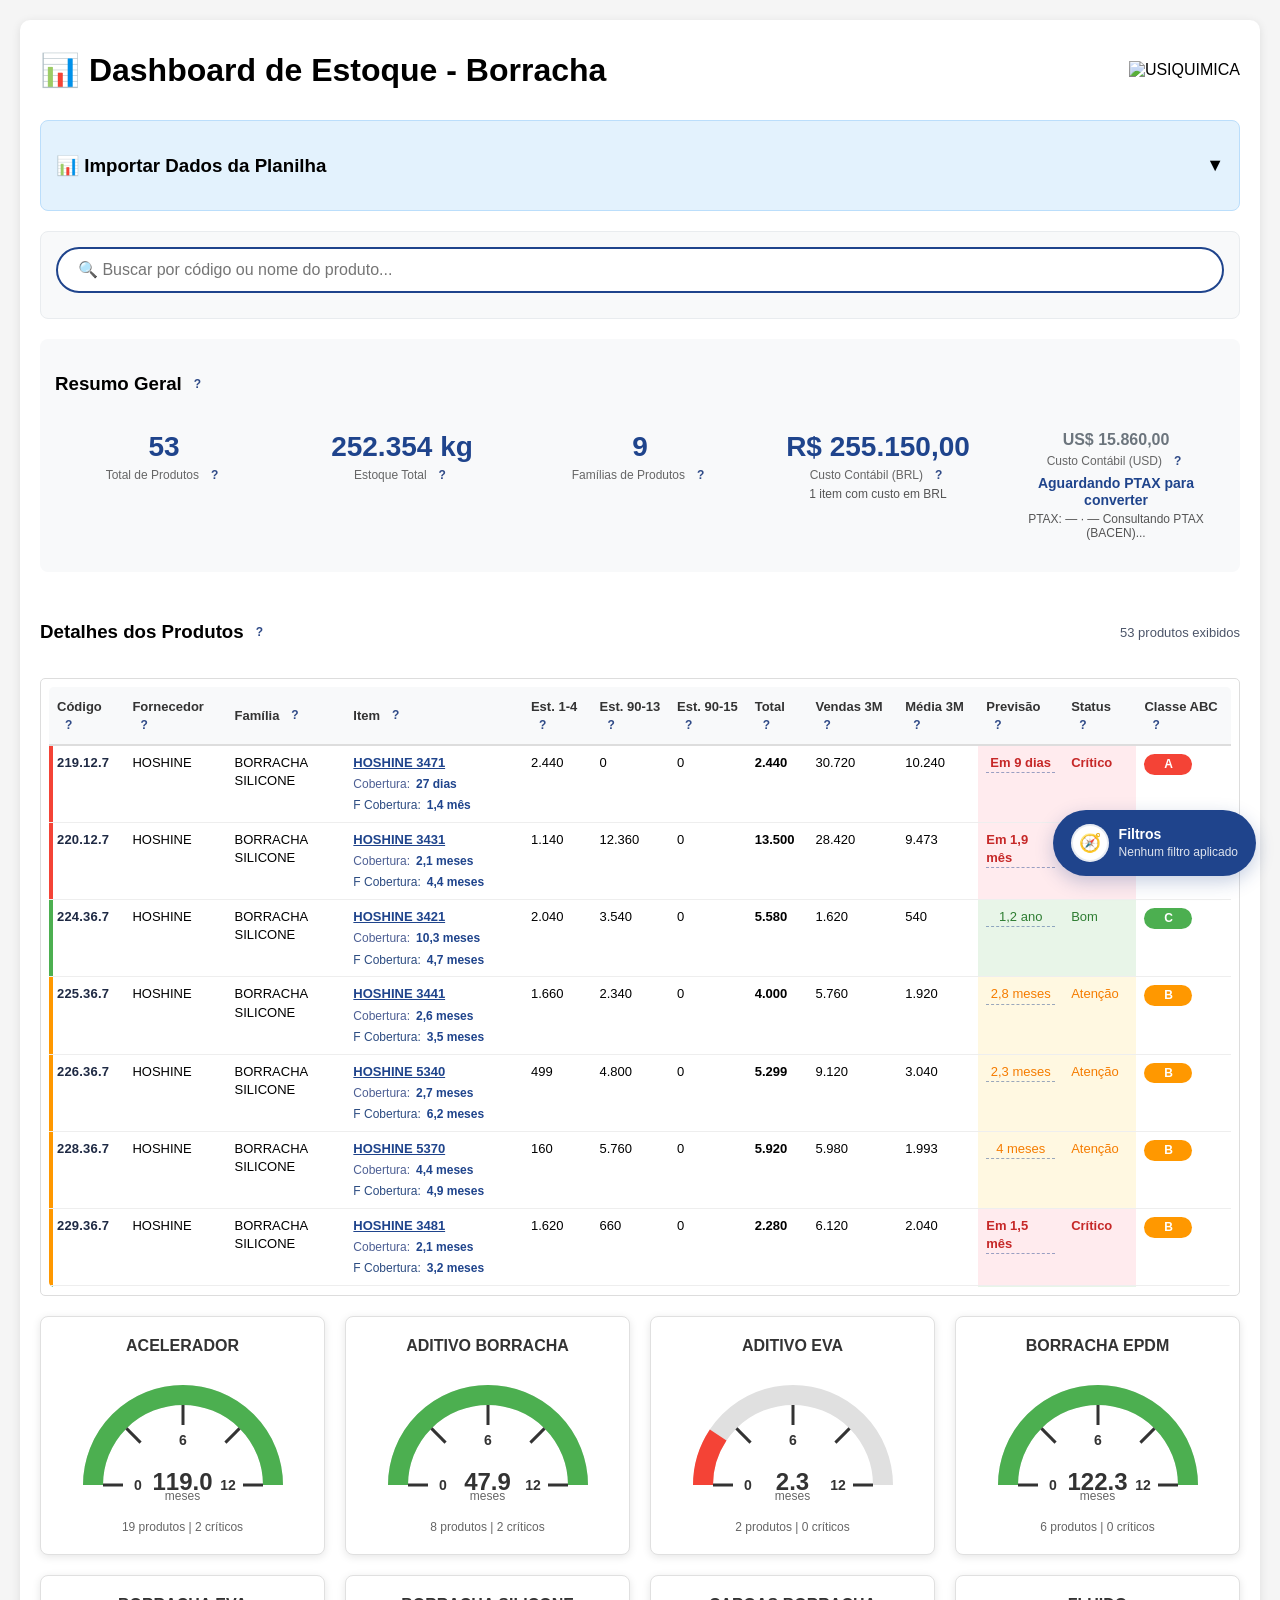
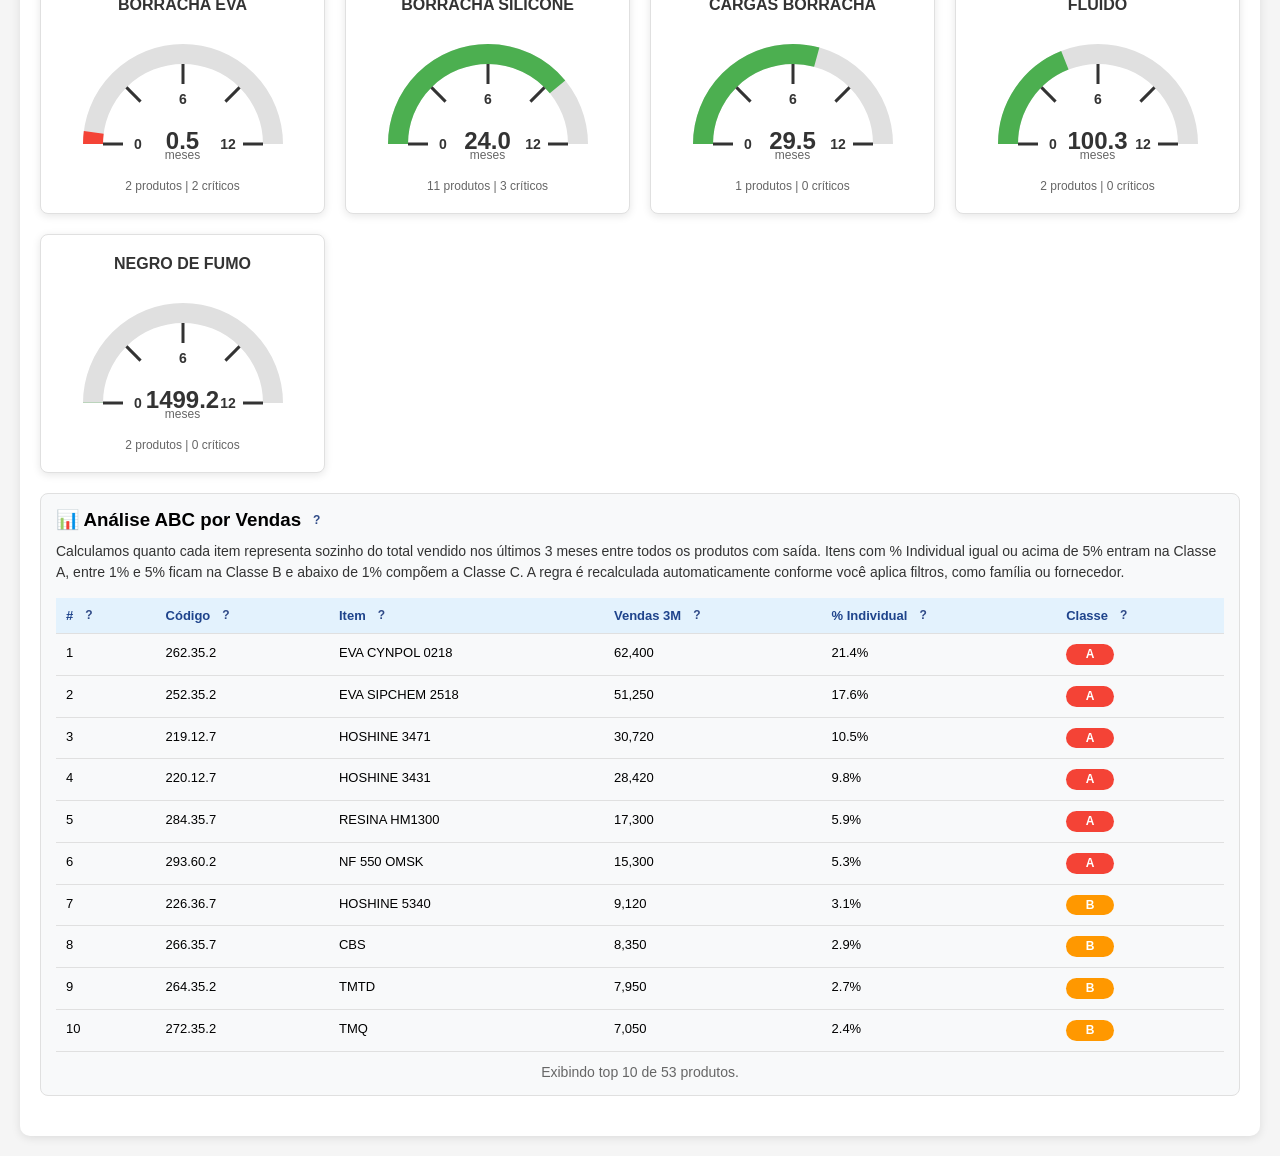
==== commit 1be7cf38: "Fix weight formatting in history view" ====
--- a/index.html
+++ b/index.html
@@ -2848,6 +2848,19 @@
             return new Intl.NumberFormat('pt-BR', {
                 minimumFractionDigits: digits,
                 maximumFractionDigits: digits
+            }).format(value);
+        }
+
+        function formatWeightValue(value, maxFractionDigits = 3) {
+            if (value === null || typeof value === 'undefined' || Number.isNaN(value)) {
+                return '--';
+            }
+
+            const minimumFractionDigits = Number.isInteger(value) ? 0 : 1;
+
+            return new Intl.NumberFormat('pt-BR', {
+                minimumFractionDigits,
+                maximumFractionDigits: maxFractionDigits
             }).format(value);
         }
 
@@ -5515,7 +5528,7 @@
             const totalLabel = hasCost && Number.isFinite(costInfo.totalValue)
                 ? formatCurrencyValue(costInfo.totalValue, currencyLabel)
                 : '--';
-            const stockLabel = `${formatStatValue(costInfo.stockKg, 3)} kg em estoque`;
+            const stockLabel = `${formatWeightValue(costInfo.stockKg, 3)} kg em estoque`;
 
             const conversionVisible = costInfo.currency === 'USD';
             let convertedLabel = 'Aguardando PTAX...';
@@ -5576,7 +5589,7 @@
             }
 
             if (stockWeightElement) {
-                stockWeightElement.textContent = `${formatStatValue(costInfo.stockKg, 3)} kg em estoque`;
+                stockWeightElement.textContent = `${formatWeightValue(costInfo.stockKg, 3)} kg em estoque`;
             }
 
             if (totalElement) {
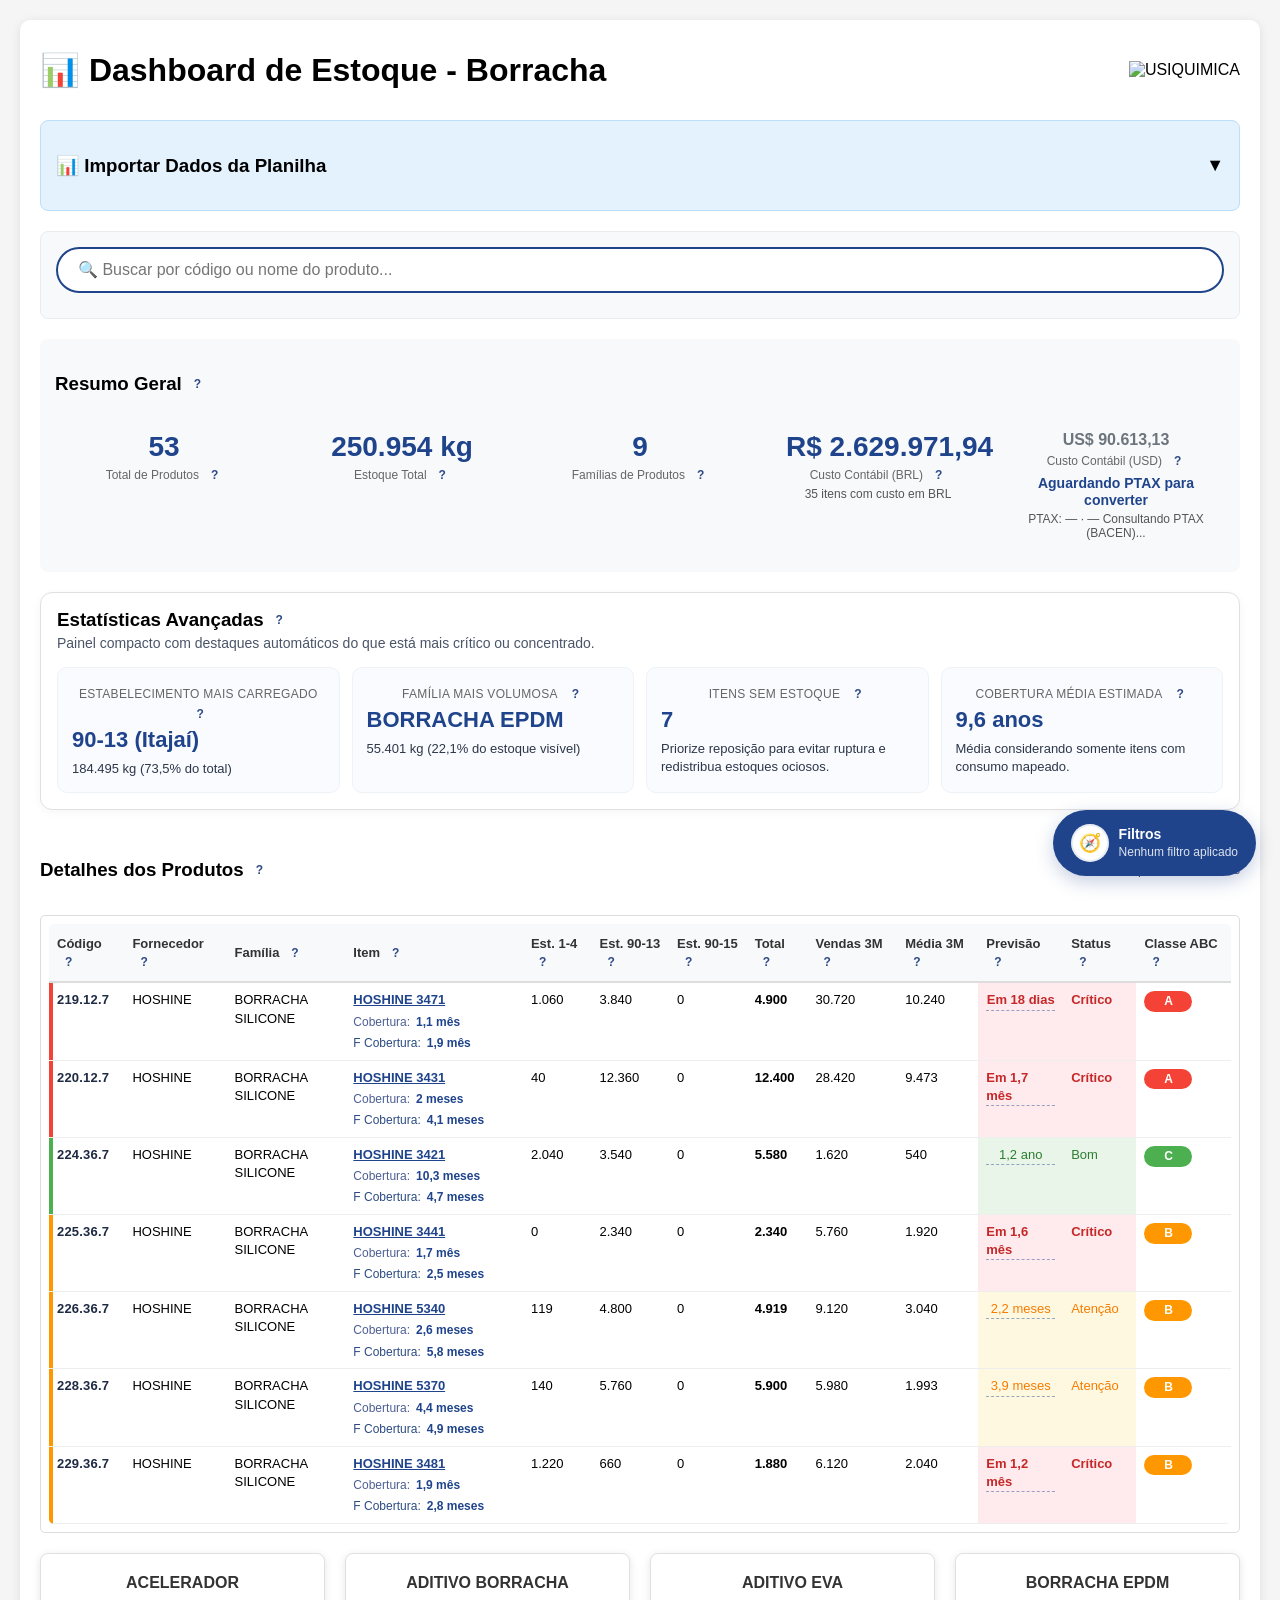
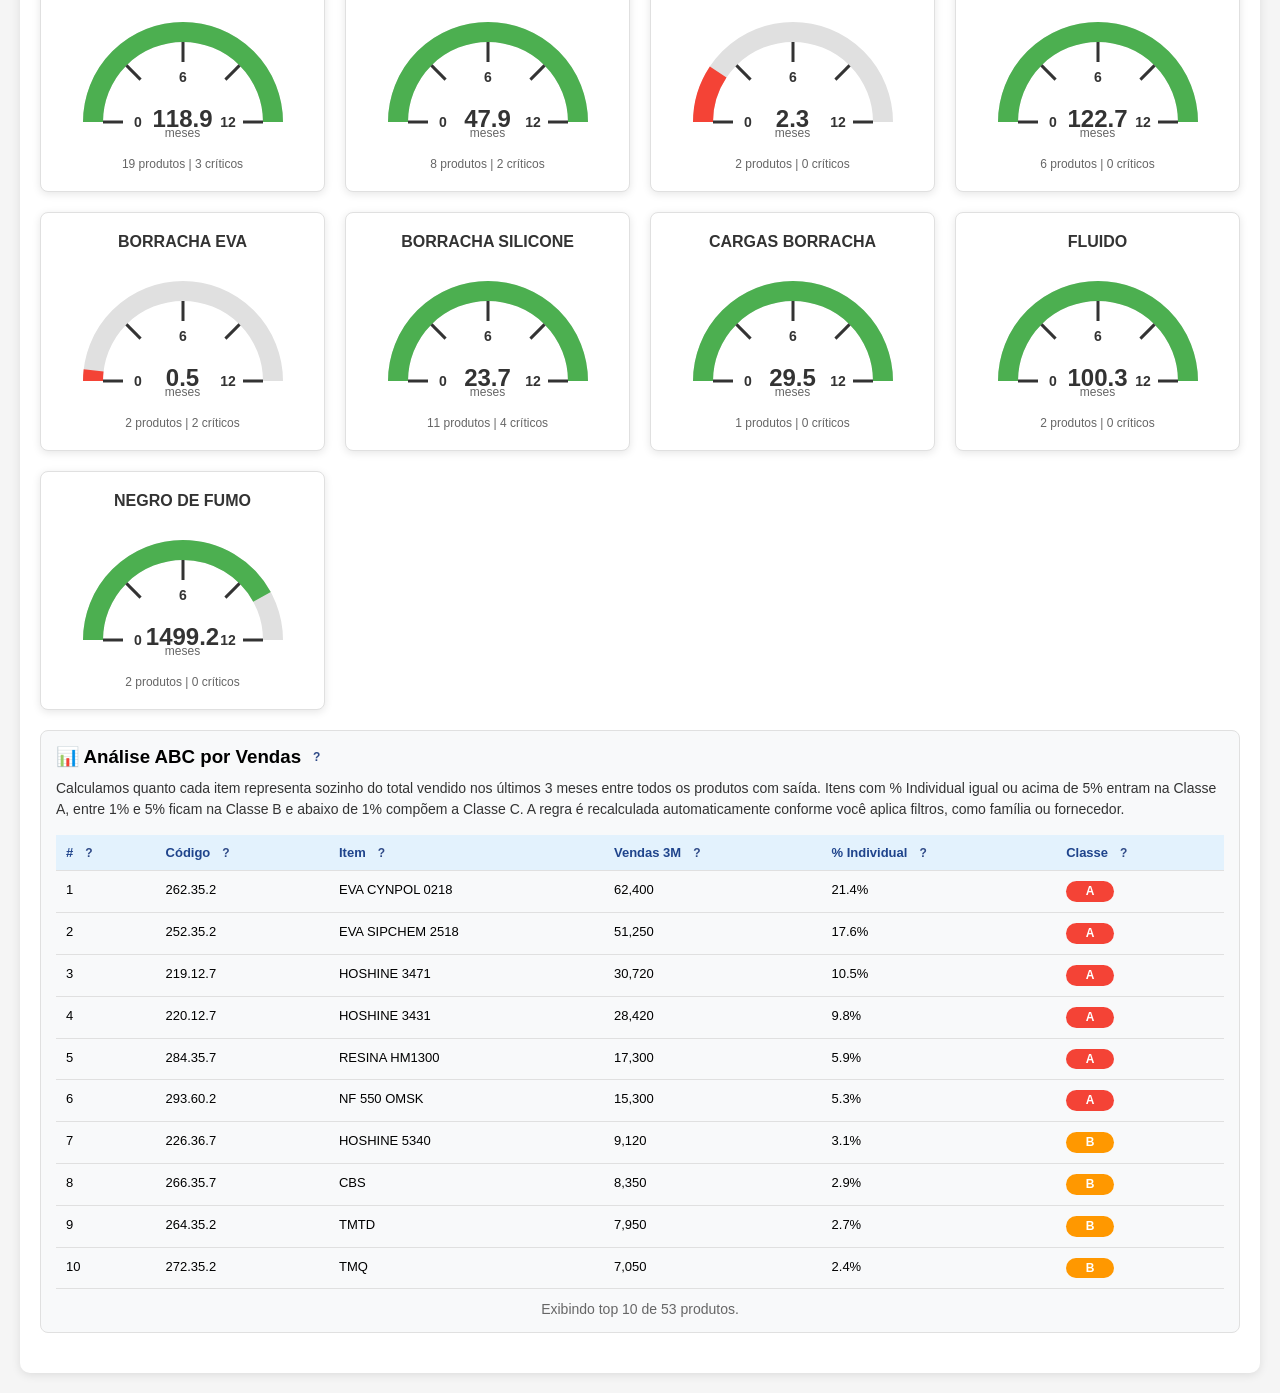
==== commit 49017789: "Add advanced product insights panel" ====
--- a/index.html
+++ b/index.html
@@ -852,6 +852,64 @@
             display: grid;
             grid-template-columns: repeat(auto-fit, minmax(170px, 1fr));
             gap: 20px;
+        }
+
+        .advanced-card {
+            background: #ffffff;
+            border: 1px solid #e0e0e0;
+            border-radius: 12px;
+            padding: 16px;
+            margin-bottom: 20px;
+            box-shadow: 0 2px 10px rgba(0,0,0,0.04);
+        }
+
+        .advanced-card .header-label {
+            margin: 0;
+        }
+
+        .insights-helper {
+            color: #4a5568;
+            margin: 4px 0 16px;
+            font-size: 14px;
+        }
+
+        .insights-grid {
+            display: grid;
+            grid-template-columns: repeat(auto-fit, minmax(220px, 1fr));
+            gap: 12px;
+        }
+
+        .insight-item {
+            padding: 14px;
+            border: 1px solid #edf2f7;
+            border-radius: 10px;
+            background: #f9fbff;
+            display: flex;
+            flex-direction: column;
+            gap: 6px;
+        }
+
+        .insight-title {
+            color: #4a5568;
+            font-size: 12px;
+            letter-spacing: 0.3px;
+            text-transform: uppercase;
+            display: inline-flex;
+            align-items: center;
+            gap: 6px;
+        }
+
+        .insight-value {
+            font-size: 22px;
+            font-weight: 700;
+            color: #1F448C;
+            line-height: 1.2;
+        }
+
+        .insight-subvalue {
+            font-size: 13px;
+            color: #2d3748;
+            line-height: 1.4;
         }
 
         .stat-subvalue {
@@ -1881,6 +1939,33 @@
                     <div class="stat-label"><span class="label-text">Custo Contábil (USD)</span><span class="info-icon has-tooltip" tabindex="0" aria-label="Custo Contábil (USD)" data-tooltip="Somatório do custo contábil por kg dos itens dolarizados multiplicado pelo estoque disponível em quilos." data-tooltip-position="top">?</span></div>
                     <div class="stat-subvalue" id="totalAccountingCostUsdInBrl">--</div>
                     <div class="stat-footnote" id="ptaxSummaryInfo">PTAX: <span id="ptaxRate">—</span> · <span id="ptaxDate">—</span> <span id="ptaxStatusNote"></span></div>
+                </div>
+            </div>
+        </div>
+
+        <div class="advanced-card" aria-live="polite">
+            <h3 class="header-label">Estatísticas Avançadas <span class="info-icon has-tooltip" tabindex="0" aria-label="Estatísticas avançadas" data-tooltip="Insights dinâmicos para identificar concentração de estoque, gargalos e riscos de ruptura considerando os filtros atuais." data-tooltip-position="top">?</span></h3>
+            <p class="insights-helper">Painel compacto com destaques automáticos do que está mais crítico ou concentrado.</p>
+            <div class="insights-grid">
+                <div class="insight-item">
+                    <div class="insight-title stat-label">Estabelecimento mais carregado <span class="info-icon has-tooltip" tabindex="0" aria-label="Estabelecimento mais carregado" data-tooltip="Soma total de estoque em cada local. Mostra onde há maior concentração para priorizar redistribuição." data-tooltip-position="top">?</span></div>
+                    <div class="insight-value" id="heaviestEstablishment">--</div>
+                    <div class="insight-subvalue" id="heaviestEstablishmentDetail">Sem dados suficientes</div>
+                </div>
+                <div class="insight-item">
+                    <div class="insight-title stat-label">Família mais volumosa <span class="info-icon has-tooltip" tabindex="0" aria-label="Família mais volumosa" data-tooltip="Família com maior peso de estoque nos filtros atuais. Ajuda a identificar onde o volume está concentrado." data-tooltip-position="top">?</span></div>
+                    <div class="insight-value" id="topFamilyByStock">--</div>
+                    <div class="insight-subvalue" id="topFamilyByStockDetail">Sem dados suficientes</div>
+                </div>
+                <div class="insight-item">
+                    <div class="insight-title stat-label">Itens sem estoque <span class="info-icon has-tooltip" tabindex="0" aria-label="Itens sem estoque" data-tooltip="Quantidade de SKUs exibidos que estão zerados no estoque selecionado." data-tooltip-position="top">?</span></div>
+                    <div class="insight-value" id="outOfStockCount">--</div>
+                    <div class="insight-subvalue" id="outOfStockDetail">Todos com cobertura disponível</div>
+                </div>
+                <div class="insight-item">
+                    <div class="insight-title stat-label">Cobertura média estimada <span class="info-icon has-tooltip" tabindex="0" aria-label="Cobertura média estimada" data-tooltip="Média em meses da cobertura dos itens com demanda. Usa a projeção de ruptura ou o estoque em meses informado." data-tooltip-position="top">?</span></div>
+                    <div class="insight-value" id="averageCoverage">--</div>
+                    <div class="insight-subvalue" id="averageCoverageDetail">Sem demanda suficiente para estimar</div>
                 </div>
             </div>
         </div>
@@ -4827,6 +4912,7 @@
             updateParetoAnalysis();
             updateTable();
             updateSummary();
+            updateAdvancedStats();
             updateGauges();
             updatePredictiveAnalysis();
             updateActiveFiltersDisplay();
@@ -5274,6 +5360,145 @@
                     ptaxStatusElement.textContent = conversionAvailable ? '' : getPtaxLabel();
                 }
             }
+        }
+
+        function calculateAdvancedStats(dataSet) {
+            const establishments = [
+                { id: '1-4', label: '14 (P. Carga)', total: 0 },
+                { id: '90-13', label: '90-13 (Itajaí)', total: 0 },
+                { id: '90-15', label: '90-15 (Garuva)', total: 0 }
+            ];
+
+            const safeData = Array.isArray(dataSet) ? dataSet : [];
+            const familyTotals = new Map();
+            const coverageValues = [];
+            let outOfStockCount = 0;
+            let noDemandCount = 0;
+
+            safeData.forEach(function(product) {
+                establishments[0].total += normalizeStockValue(product.stock14);
+                establishments[1].total += normalizeStockValue(product.stock9013);
+                establishments[2].total += normalizeStockValue(product.stock9015);
+
+                const familyKey = product.family || 'Sem família';
+                const stock = getProductStock(product);
+                familyTotals.set(familyKey, (familyTotals.get(familyKey) || 0) + stock);
+
+                const coverage = getCoverageInfo(product);
+                if (coverage.outOfStock) {
+                    outOfStockCount++;
+                }
+                if (!coverage.hasDemand) {
+                    noDemandCount++;
+                }
+
+                const coverageMonths = coverage.daysToDepletion !== null && coverage.hasDemand && !coverage.outOfStock
+                    ? coverage.daysToDepletion / 30
+                    : (Number.isFinite(product.stockMonths) && product.stockMonths > 0 ? product.stockMonths : null);
+
+                if (Number.isFinite(coverageMonths)) {
+                    coverageValues.push(coverageMonths);
+                }
+            });
+
+            const totalPerSite = establishments.reduce(function(sum, site) {
+                return sum + site.total;
+            }, 0);
+
+            const sortedSites = establishments.slice().sort(function(a, b) {
+                return b.total - a.total;
+            });
+            const topEstablishment = sortedSites.length ? sortedSites[0] : { label: null, total: 0 };
+            const establishmentShare = totalPerSite > 0 ? (topEstablishment.total / totalPerSite) * 100 : null;
+
+            let topFamily = { name: null, total: 0, share: null };
+            let totalFamilyStock = 0;
+            familyTotals.forEach(function(total, family) {
+                totalFamilyStock += total;
+                if (total > topFamily.total) {
+                    topFamily = { name: family, total: total, share: null };
+                }
+            });
+
+            if (totalFamilyStock > 0 && topFamily.name !== null) {
+                topFamily.share = (topFamily.total / totalFamilyStock) * 100;
+            }
+
+            const averageCoverageMonths = coverageValues.length
+                ? coverageValues.reduce(function(sum, value) { return sum + value; }, 0) / coverageValues.length
+                : null;
+
+            return {
+                topEstablishment,
+                establishmentShare,
+                totalPerSite,
+                topFamily,
+                outOfStockCount,
+                noDemandCount,
+                averageCoverageMonths
+            };
+        }
+
+        function updateAdvancedStats() {
+            const stats = calculateAdvancedStats(filteredData);
+
+            const establishmentLabel = stats.topEstablishment && stats.topEstablishment.label
+                ? stats.topEstablishment.label
+                : '--';
+            const establishmentDetail = stats.topEstablishment && stats.topEstablishment.total > 0
+                ? `${formatStockInKg(stats.topEstablishment.total)}${stats.establishmentShare !== null ? ` (${formatStatValue(stats.establishmentShare, 1)}% do total)` : ''}`
+                : 'Sem estoque acumulado';
+
+            setInsightValue('heaviestEstablishment', establishmentLabel);
+            setInsightSubvalue('heaviestEstablishmentDetail', establishmentDetail);
+
+            const topFamilyLabel = stats.topFamily && stats.topFamily.name ? stats.topFamily.name : '--';
+            const topFamilyDetail = stats.topFamily && stats.topFamily.name
+                ? `${formatStockInKg(stats.topFamily.total)}${stats.topFamily.share !== null ? ` (${formatStatValue(stats.topFamily.share, 1)}% do estoque visível)` : ''}`
+                : 'Sem dados suficientes';
+
+            setInsightValue('topFamilyByStock', topFamilyLabel);
+            setInsightSubvalue('topFamilyByStockDetail', topFamilyDetail);
+
+            setInsightValue('outOfStockCount', formatIntegerValue(stats.outOfStockCount));
+            setInsightSubvalue(
+                'outOfStockDetail',
+                stats.outOfStockCount > 0
+                    ? 'Priorize reposição para evitar ruptura e redistribua estoques ociosos.'
+                    : 'Todos com cobertura disponível'
+            );
+
+            const averageCoverageText = Number.isFinite(stats.averageCoverageMonths)
+                ? formatCoverageStat(stats.averageCoverageMonths)
+                : '--';
+            setInsightValue('averageCoverage', averageCoverageText);
+            setInsightSubvalue(
+                'averageCoverageDetail',
+                Number.isFinite(stats.averageCoverageMonths)
+                    ? (stats.noDemandCount > 0
+                        ? `${stats.noDemandCount} item(ns) sem demanda recente ficaram fora do cálculo.`
+                        : 'Média considerando somente itens com consumo mapeado.')
+                    : 'Sem demanda suficiente para estimar'
+            );
+        }
+
+        function setInsightValue(elementId, textContent) {
+            const element = document.getElementById(elementId);
+            if (!element) {
+                return;
+            }
+
+            element.textContent = textContent;
+            animateValueChange(element);
+        }
+
+        function setInsightSubvalue(elementId, textContent) {
+            const element = document.getElementById(elementId);
+            if (!element) {
+                return;
+            }
+
+            element.textContent = textContent;
         }
 
         function updateParetoAnalysis() {
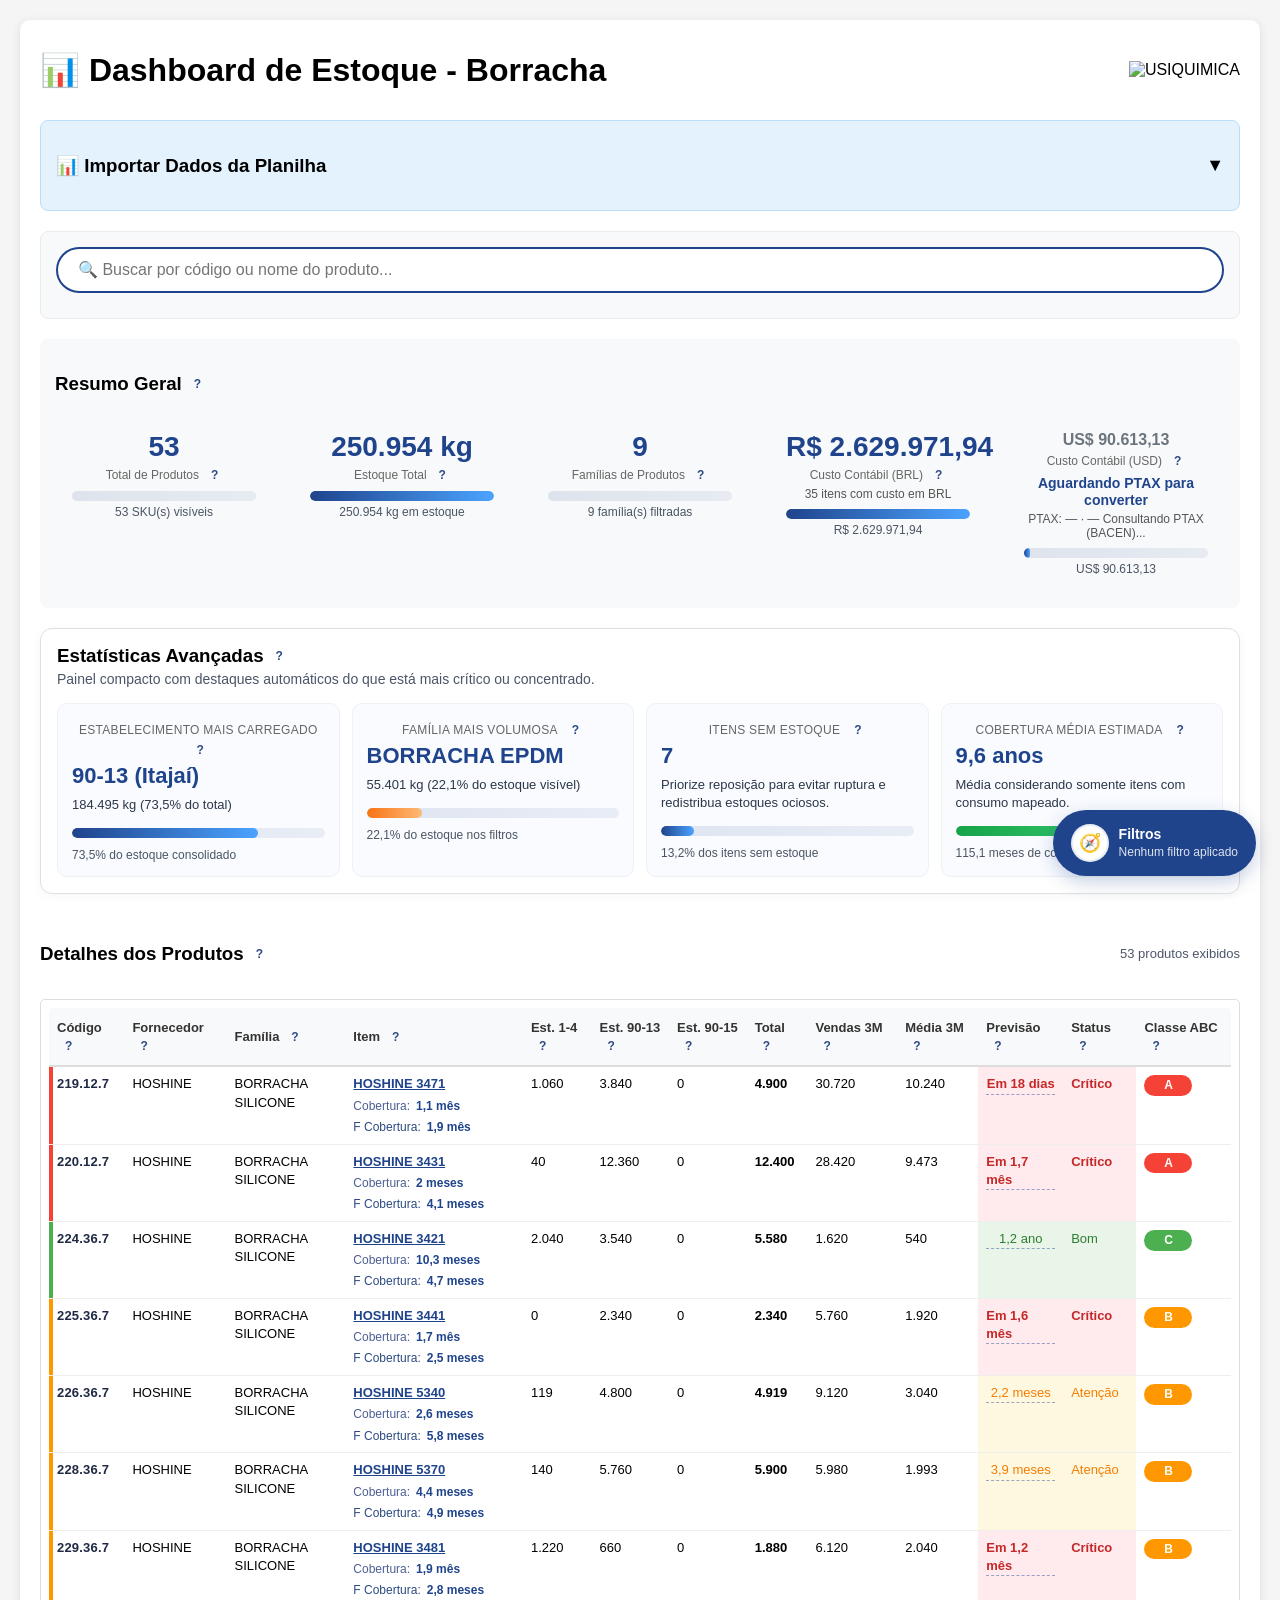
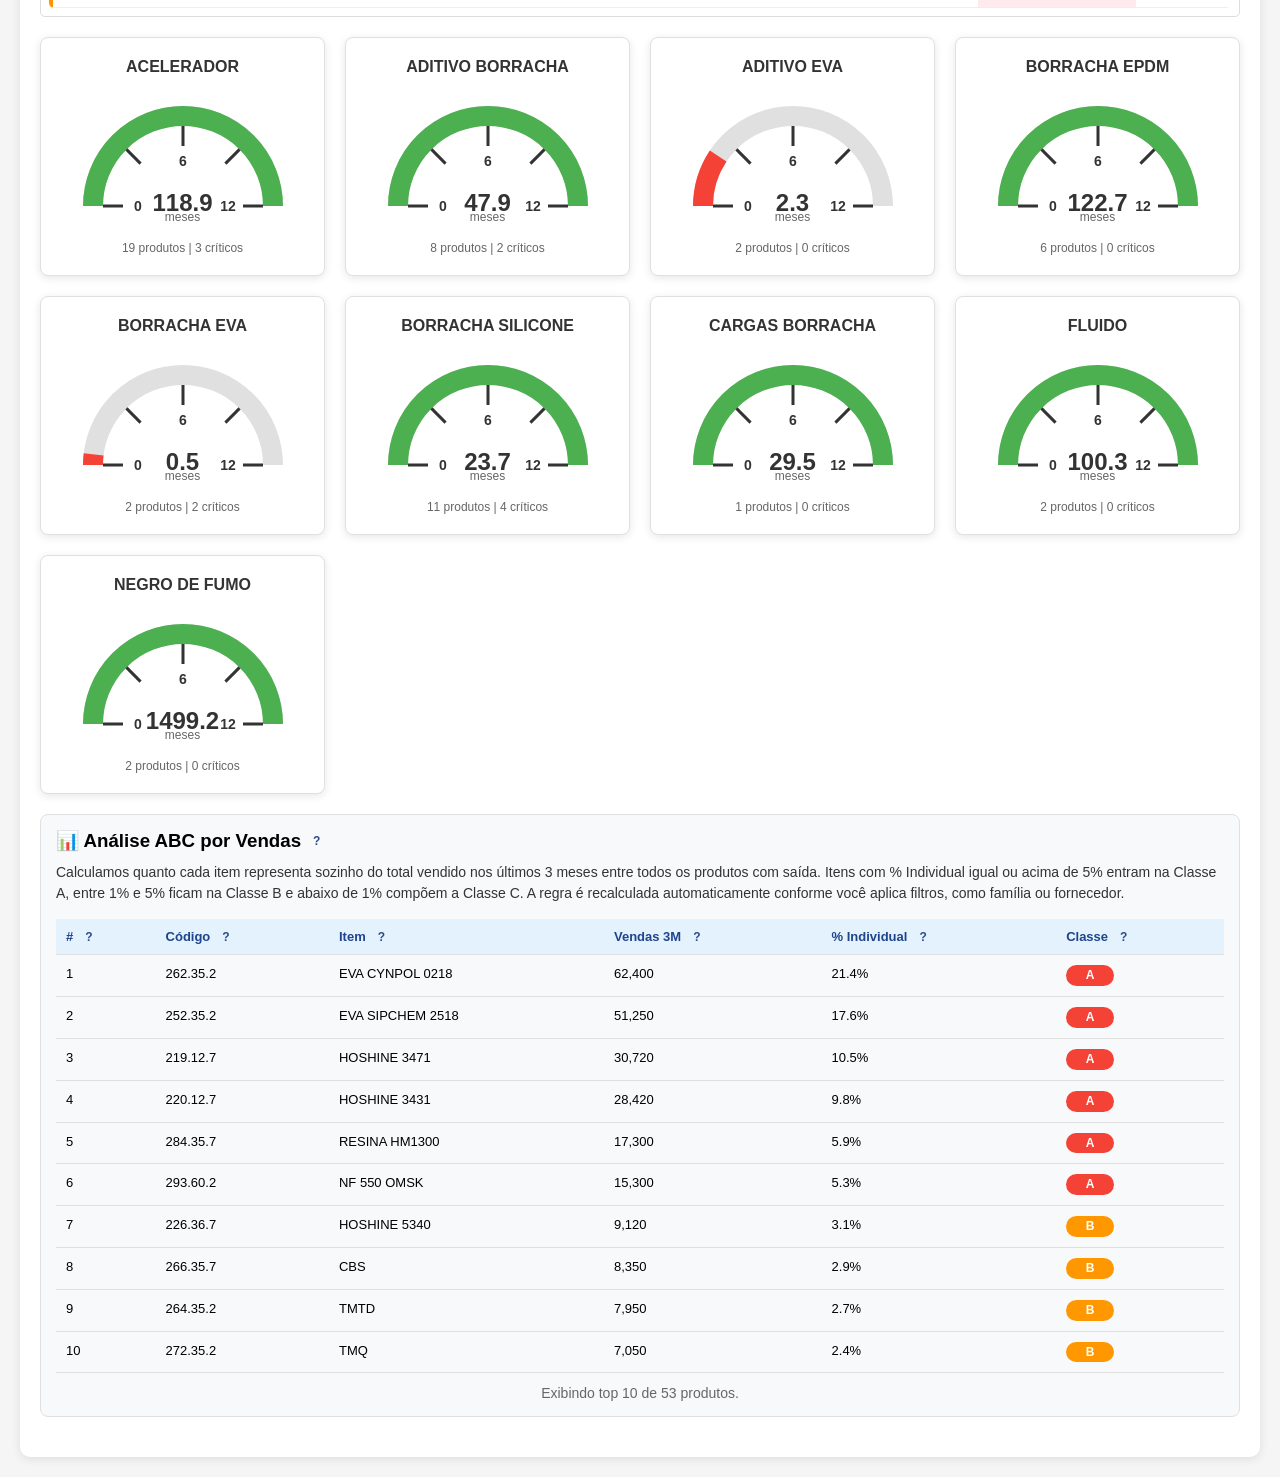
==== commit 8f83f1fd: "Add visual charts to dashboard statistics" ====
--- a/index.html
+++ b/index.html
@@ -847,11 +847,46 @@
             border-radius: 8px;
             margin-bottom: 20px;
         }
-        
+
         .summary-stats {
             display: grid;
             grid-template-columns: repeat(auto-fit, minmax(170px, 1fr));
             gap: 20px;
+        }
+
+        .stat-chart,
+        .insight-chart {
+            position: relative;
+            width: 100%;
+            height: 10px;
+            border-radius: 999px;
+            background: linear-gradient(90deg, rgba(31, 68, 140, 0.12), rgba(31, 68, 140, 0.08));
+            overflow: hidden;
+            margin-top: 8px;
+        }
+
+        .stat-chart-fill,
+        .insight-chart-fill {
+            height: 100%;
+            border-radius: inherit;
+            width: 0;
+            background: linear-gradient(90deg, #1F448C, #4BA3FF);
+            transition: width 0.35s ease;
+        }
+
+        .insight-chart.secondary .insight-chart-fill {
+            background: linear-gradient(90deg, #F97316, #FDBA74);
+        }
+
+        .insight-chart.success .insight-chart-fill {
+            background: linear-gradient(90deg, #16A34A, #4ADE80);
+        }
+
+        .chart-label {
+            display: block;
+            margin-top: 4px;
+            font-size: 12px;
+            color: #4b5563;
         }
 
         .advanced-card {
@@ -1920,25 +1955,45 @@
                 <div class="stat-item">
                     <div class="stat-value" id="totalProducts">0</div>
                     <div class="stat-label"><span class="label-text">Total de Produtos</span><span class="info-icon has-tooltip" tabindex="0" aria-label="Total de produtos" data-tooltip="Quantidade total de SKUs únicos visíveis após aplicar filtros de busca e estabelecimento." data-tooltip-position="top">?</span></div>
+                    <div class="stat-chart" aria-hidden="true">
+                        <div class="stat-chart-fill" id="totalProductsChart"></div>
+                    </div>
+                    <span class="chart-label" id="totalProductsChartLabel">Distribuição relativa</span>
                 </div>
                 <div class="stat-item">
                     <div class="stat-value" id="totalStockValue">--</div>
                     <div class="stat-label"><span class="label-text">Estoque Total</span><span class="info-icon has-tooltip" tabindex="0" aria-label="Estoque total" data-tooltip="Soma das unidades disponíveis convertida para quilogramas para facilitar a leitura." data-tooltip-position="top">?</span></div>
+                    <div class="stat-chart" aria-hidden="true">
+                        <div class="stat-chart-fill" id="totalStockChart"></div>
+                    </div>
+                    <span class="chart-label" id="totalStockChartLabel">Escala baseada no maior indicador</span>
                 </div>
                 <div class="stat-item">
                     <div class="stat-value" id="totalFamilies">0</div>
                     <div class="stat-label"><span class="label-text">Famílias de Produtos</span><span class="info-icon has-tooltip" tabindex="0" aria-label="Famílias de produtos" data-tooltip="Número de famílias distintas representadas na lista atual de produtos." data-tooltip-position="top">?</span></div>
+                    <div class="stat-chart" aria-hidden="true">
+                        <div class="stat-chart-fill" id="totalFamiliesChart"></div>
+                    </div>
+                    <span class="chart-label" id="totalFamiliesChartLabel">Escala baseada no maior indicador</span>
                 </div>
                 <div class="stat-item cost-highlight" id="brlCostCard">
                     <div class="stat-value" id="totalAccountingCostBrl">--</div>
                     <div class="stat-label"><span class="label-text">Custo Contábil (BRL)</span><span class="info-icon has-tooltip" tabindex="0" aria-label="Custo Contábil (BRL)" data-tooltip="Somatório do custo contábil por kg dos itens precificados em reais multiplicado pelo estoque disponível em quilos." data-tooltip-position="top">?</span></div>
                     <div class="stat-footnote" id="costBrlFootnote">Itens precificados em BRL</div>
+                    <div class="stat-chart" aria-hidden="true">
+                        <div class="stat-chart-fill" id="brlCostChart"></div>
+                    </div>
+                    <span class="chart-label" id="brlCostChartLabel">Participação relativa entre custos</span>
                 </div>
                 <div class="stat-item cost-highlight" id="usdCostCard" style="display: none;">
                     <div class="stat-value" id="totalAccountingCostUsd">--</div>
                     <div class="stat-label"><span class="label-text">Custo Contábil (USD)</span><span class="info-icon has-tooltip" tabindex="0" aria-label="Custo Contábil (USD)" data-tooltip="Somatório do custo contábil por kg dos itens dolarizados multiplicado pelo estoque disponível em quilos." data-tooltip-position="top">?</span></div>
                     <div class="stat-subvalue" id="totalAccountingCostUsdInBrl">--</div>
                     <div class="stat-footnote" id="ptaxSummaryInfo">PTAX: <span id="ptaxRate">—</span> · <span id="ptaxDate">—</span> <span id="ptaxStatusNote"></span></div>
+                    <div class="stat-chart" aria-hidden="true">
+                        <div class="stat-chart-fill" id="usdCostChart"></div>
+                    </div>
+                    <span class="chart-label" id="usdCostChartLabel">Participação relativa entre custos</span>
                 </div>
             </div>
         </div>
@@ -1951,21 +2006,37 @@
                     <div class="insight-title stat-label">Estabelecimento mais carregado <span class="info-icon has-tooltip" tabindex="0" aria-label="Estabelecimento mais carregado" data-tooltip="Soma total de estoque em cada local. Mostra onde há maior concentração para priorizar redistribuição." data-tooltip-position="top">?</span></div>
                     <div class="insight-value" id="heaviestEstablishment">--</div>
                     <div class="insight-subvalue" id="heaviestEstablishmentDetail">Sem dados suficientes</div>
+                    <div class="insight-chart" aria-hidden="true">
+                        <div class="insight-chart-fill" id="heaviestEstablishmentBar"></div>
+                    </div>
+                    <span class="chart-label" id="heaviestEstablishmentLabel">Participação sobre o estoque visível</span>
                 </div>
                 <div class="insight-item">
                     <div class="insight-title stat-label">Família mais volumosa <span class="info-icon has-tooltip" tabindex="0" aria-label="Família mais volumosa" data-tooltip="Família com maior peso de estoque nos filtros atuais. Ajuda a identificar onde o volume está concentrado." data-tooltip-position="top">?</span></div>
                     <div class="insight-value" id="topFamilyByStock">--</div>
                     <div class="insight-subvalue" id="topFamilyByStockDetail">Sem dados suficientes</div>
+                    <div class="insight-chart secondary" aria-hidden="true">
+                        <div class="insight-chart-fill" id="topFamilyBar"></div>
+                    </div>
+                    <span class="chart-label" id="topFamilyBarLabel">Fatia da família no estoque filtrado</span>
                 </div>
                 <div class="insight-item">
                     <div class="insight-title stat-label">Itens sem estoque <span class="info-icon has-tooltip" tabindex="0" aria-label="Itens sem estoque" data-tooltip="Quantidade de SKUs exibidos que estão zerados no estoque selecionado." data-tooltip-position="top">?</span></div>
                     <div class="insight-value" id="outOfStockCount">--</div>
                     <div class="insight-subvalue" id="outOfStockDetail">Todos com cobertura disponível</div>
+                    <div class="insight-chart" aria-hidden="true">
+                        <div class="insight-chart-fill" id="outOfStockBar"></div>
+                    </div>
+                    <span class="chart-label" id="outOfStockBarLabel">Proporção sobre os itens visíveis</span>
                 </div>
                 <div class="insight-item">
                     <div class="insight-title stat-label">Cobertura média estimada <span class="info-icon has-tooltip" tabindex="0" aria-label="Cobertura média estimada" data-tooltip="Média em meses da cobertura dos itens com demanda. Usa a projeção de ruptura ou o estoque em meses informado." data-tooltip-position="top">?</span></div>
                     <div class="insight-value" id="averageCoverage">--</div>
                     <div class="insight-subvalue" id="averageCoverageDetail">Sem demanda suficiente para estimar</div>
+                    <div class="insight-chart success" aria-hidden="true">
+                        <div class="insight-chart-fill" id="averageCoverageBar"></div>
+                    </div>
+                    <span class="chart-label" id="averageCoverageBarLabel">Escala de 0 a 12 meses</span>
                 </div>
             </div>
         </div>
@@ -5246,6 +5317,30 @@
                 animateValueChange(zeroIn60Element);
             }
         }
+        function renderChartsGroup(entries) {
+            const maxValue = entries.reduce(function(max, entry) {
+                const numericValue = Number.isFinite(entry.value) ? Math.max(entry.value, 0) : 0;
+                return Math.max(max, numericValue);
+            }, 0);
+
+            entries.forEach(function(entry) {
+                const bar = document.getElementById(entry.barId);
+                const label = document.getElementById(entry.labelId);
+                const numericValue = Number.isFinite(entry.value) ? Math.max(entry.value, 0) : 0;
+                const width = maxValue > 0 ? (numericValue / maxValue) * 100 : 0;
+
+                if (bar) {
+                    bar.style.width = `${width}%`;
+                }
+
+                if (label) {
+                    label.textContent = maxValue > 0
+                        ? entry.labelText
+                        : (entry.emptyText || 'Sem dados disponíveis');
+                }
+            });
+        }
+
         function updateSummary() {
             const total = filteredData.length;
             const families = new Set(filteredData.map(function(p) {
@@ -5275,7 +5370,52 @@
                 animateValueChange(totalFamiliesElement);
             }
 
-            updateCostSummary();
+            renderChartsGroup([
+                {
+                    barId: 'totalProductsChart',
+                    labelId: 'totalProductsChartLabel',
+                    value: total,
+                    labelText: `${formatIntegerValue(total)} SKU(s) visíveis`,
+                    emptyText: 'Sem produtos visíveis'
+                },
+                {
+                    barId: 'totalStockChart',
+                    labelId: 'totalStockChartLabel',
+                    value: safeTotalStock,
+                    labelText: `${formatStockInKg(safeTotalStock)} em estoque`,
+                    emptyText: 'Sem estoque disponível'
+                },
+                {
+                    barId: 'totalFamiliesChart',
+                    labelId: 'totalFamiliesChartLabel',
+                    value: families,
+                    labelText: `${formatIntegerValue(families)} família(s) filtradas`,
+                    emptyText: 'Sem famílias nos filtros atuais'
+                }
+            ]);
+
+            const costContext = updateCostSummary();
+
+            renderChartsGroup([
+                {
+                    barId: 'brlCostChart',
+                    labelId: 'brlCostChartLabel',
+                    value: costContext.hasBrlCost ? costContext.brlTotal : 0,
+                    labelText: costContext.hasBrlCost
+                        ? `${formatCurrencyValue(costContext.brlTotal, 'BRL')}`
+                        : 'Nenhum item com custo em BRL',
+                    emptyText: 'Nenhum item com custo em BRL'
+                },
+                {
+                    barId: 'usdCostChart',
+                    labelId: 'usdCostChartLabel',
+                    value: costContext.hasUsdCost ? costContext.usdTotal : 0,
+                    labelText: costContext.hasUsdCost
+                        ? `${formatCurrencyValue(costContext.usdTotal, 'USD')}`
+                        : 'Nenhum item com custo em USD',
+                    emptyText: 'Nenhum item com custo em USD'
+                }
+            ]);
         }
 
         function updateCostSummary() {
@@ -5293,13 +5433,14 @@
             const ptaxSummaryInfo = document.getElementById('ptaxSummaryInfo');
 
             const hasBrlCost = costSummary.brlCount > 0;
+            let brlValue = 0;
 
             if (brlCard) {
                 brlCard.style.display = hasBrlCost ? 'block' : 'none';
             }
 
             if (brlElement) {
-                const brlValue = hasBrlCost ? costSummary.brlTotal : 0;
+                brlValue = hasBrlCost ? costSummary.brlTotal : 0;
                 brlElement.textContent = formatCurrencyValue(brlValue, 'BRL');
                 animateValueChange(brlElement);
 
@@ -5311,19 +5452,31 @@
             }
 
             if (!usdCard) {
-                return;
+                return {
+                    brlTotal: brlValue,
+                    usdTotal: 0,
+                    hasBrlCost: hasBrlCost,
+                    hasUsdCost: false
+                };
             }
 
             const hasUsd = costSummary.usdCount > 0;
             usdCard.style.display = hasUsd ? 'block' : 'none';
+            let usdValue = 0;
 
             if (!hasUsd) {
-                return;
+                return {
+                    brlTotal: brlValue,
+                    usdTotal: usdValue,
+                    hasBrlCost: hasBrlCost,
+                    hasUsdCost: hasUsd
+                };
             }
 
             if (usdValueElement) {
                 usdValueElement.classList.toggle('loading-text', currentPtax.loading && !Number.isFinite(ptaxRate));
-                usdValueElement.textContent = formatCurrencyValue(costSummary.usdTotal, 'USD');
+                usdValue = costSummary.usdTotal;
+                usdValueElement.textContent = formatCurrencyValue(usdValue, 'USD');
                 animateValueChange(usdValueElement);
             }
 
@@ -5360,6 +5513,13 @@
                     ptaxStatusElement.textContent = conversionAvailable ? '' : getPtaxLabel();
                 }
             }
+
+            return {
+                brlTotal: brlValue,
+                usdTotal: usdValue,
+                hasBrlCost: hasBrlCost,
+                hasUsdCost: hasUsd
+            };
         }
 
         function calculateAdvancedStats(dataSet) {
@@ -5441,6 +5601,7 @@
 
         function updateAdvancedStats() {
             const stats = calculateAdvancedStats(filteredData);
+            const totalVisible = filteredData.length;
 
             const establishmentLabel = stats.topEstablishment && stats.topEstablishment.label
                 ? stats.topEstablishment.label
@@ -5480,6 +5641,53 @@
                         : 'Média considerando somente itens com consumo mapeado.')
                     : 'Sem demanda suficiente para estimar'
             );
+
+            setPercentageBar(
+                'heaviestEstablishmentBar',
+                'heaviestEstablishmentLabel',
+                Number.isFinite(stats.establishmentShare) ? stats.establishmentShare : null,
+                Number.isFinite(stats.establishmentShare)
+                    ? `${formatStatValue(stats.establishmentShare, 1)}% do estoque consolidado`
+                    : '',
+                'Sem estoque acumulado para os estabelecimentos'
+            );
+
+            setPercentageBar(
+                'topFamilyBar',
+                'topFamilyBarLabel',
+                Number.isFinite(stats.topFamily && stats.topFamily.share) ? stats.topFamily.share : null,
+                Number.isFinite(stats.topFamily && stats.topFamily.share)
+                    ? `${formatStatValue(stats.topFamily.share, 1)}% do estoque nos filtros`
+                    : '',
+                'Sem dados suficientes sobre famílias'
+            );
+
+            const outOfStockPercent = totalVisible > 0
+                ? (stats.outOfStockCount / totalVisible) * 100
+                : null;
+            setPercentageBar(
+                'outOfStockBar',
+                'outOfStockBarLabel',
+                outOfStockPercent,
+                Number.isFinite(outOfStockPercent)
+                    ? `${formatStatValue(outOfStockPercent, 1)}% dos itens sem estoque`
+                    : '',
+                'Sem itens visíveis para calcular'
+            );
+
+            const cappedCoverage = Number.isFinite(stats.averageCoverageMonths)
+                ? Math.min(stats.averageCoverageMonths, 12)
+                : null;
+            const coveragePercent = cappedCoverage !== null ? (cappedCoverage / 12) * 100 : null;
+            setPercentageBar(
+                'averageCoverageBar',
+                'averageCoverageBarLabel',
+                coveragePercent,
+                Number.isFinite(stats.averageCoverageMonths)
+                    ? `${formatStatValue(stats.averageCoverageMonths, 1)} meses de cobertura média`
+                    : '',
+                'Sem dados de cobertura para exibir'
+            );
         }
 
         function setInsightValue(elementId, textContent) {
@@ -5499,6 +5707,23 @@
             }
 
             element.textContent = textContent;
+        }
+
+        function setPercentageBar(barId, labelId, percentage, labelText, emptyText) {
+            const bar = document.getElementById(barId);
+            const label = document.getElementById(labelId);
+            const hasValidValue = Number.isFinite(percentage) && percentage >= 0;
+            const safePercent = hasValidValue ? Math.min(percentage, 100) : 0;
+
+            if (bar) {
+                bar.style.width = `${safePercent}%`;
+            }
+
+            if (label) {
+                label.textContent = hasValidValue
+                    ? (labelText || `${formatStatValue(safePercent, 1)}%`)
+                    : (emptyText || 'Sem dados suficientes');
+            }
         }
 
         function updateParetoAnalysis() {
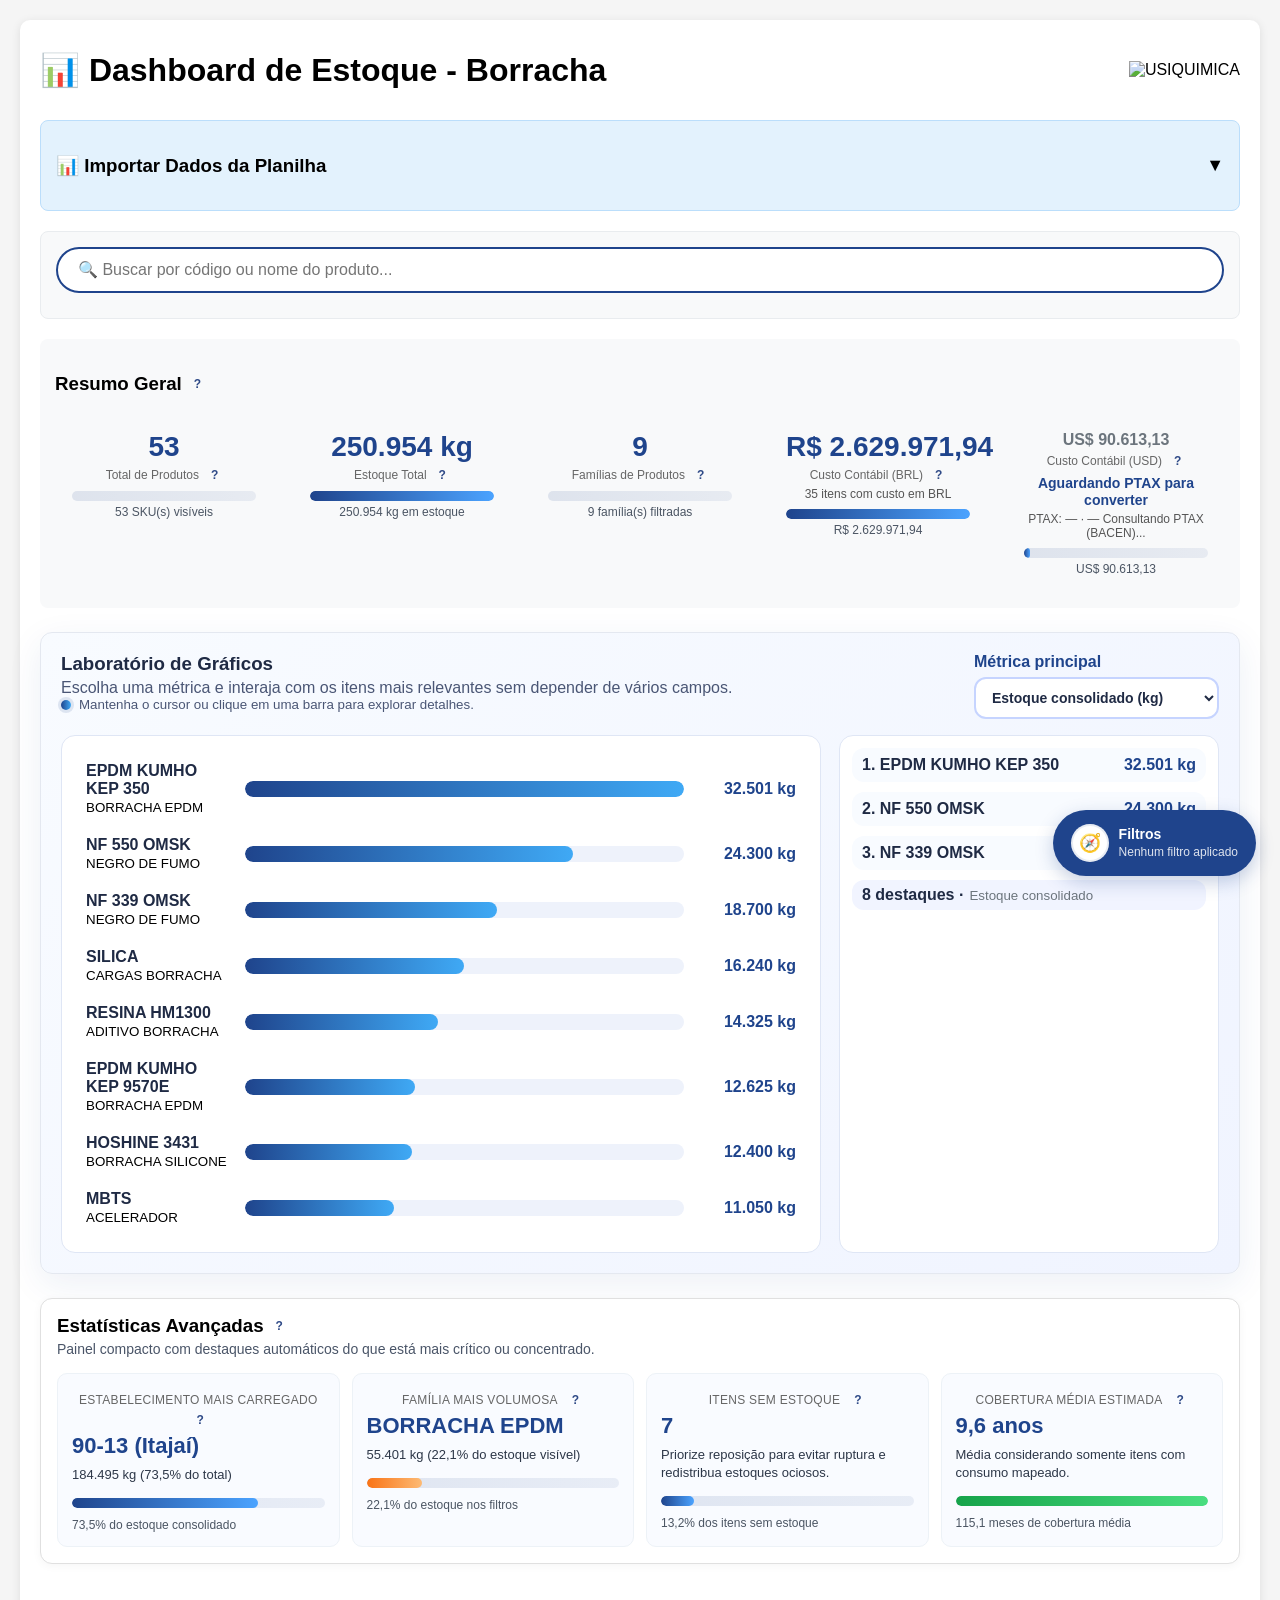
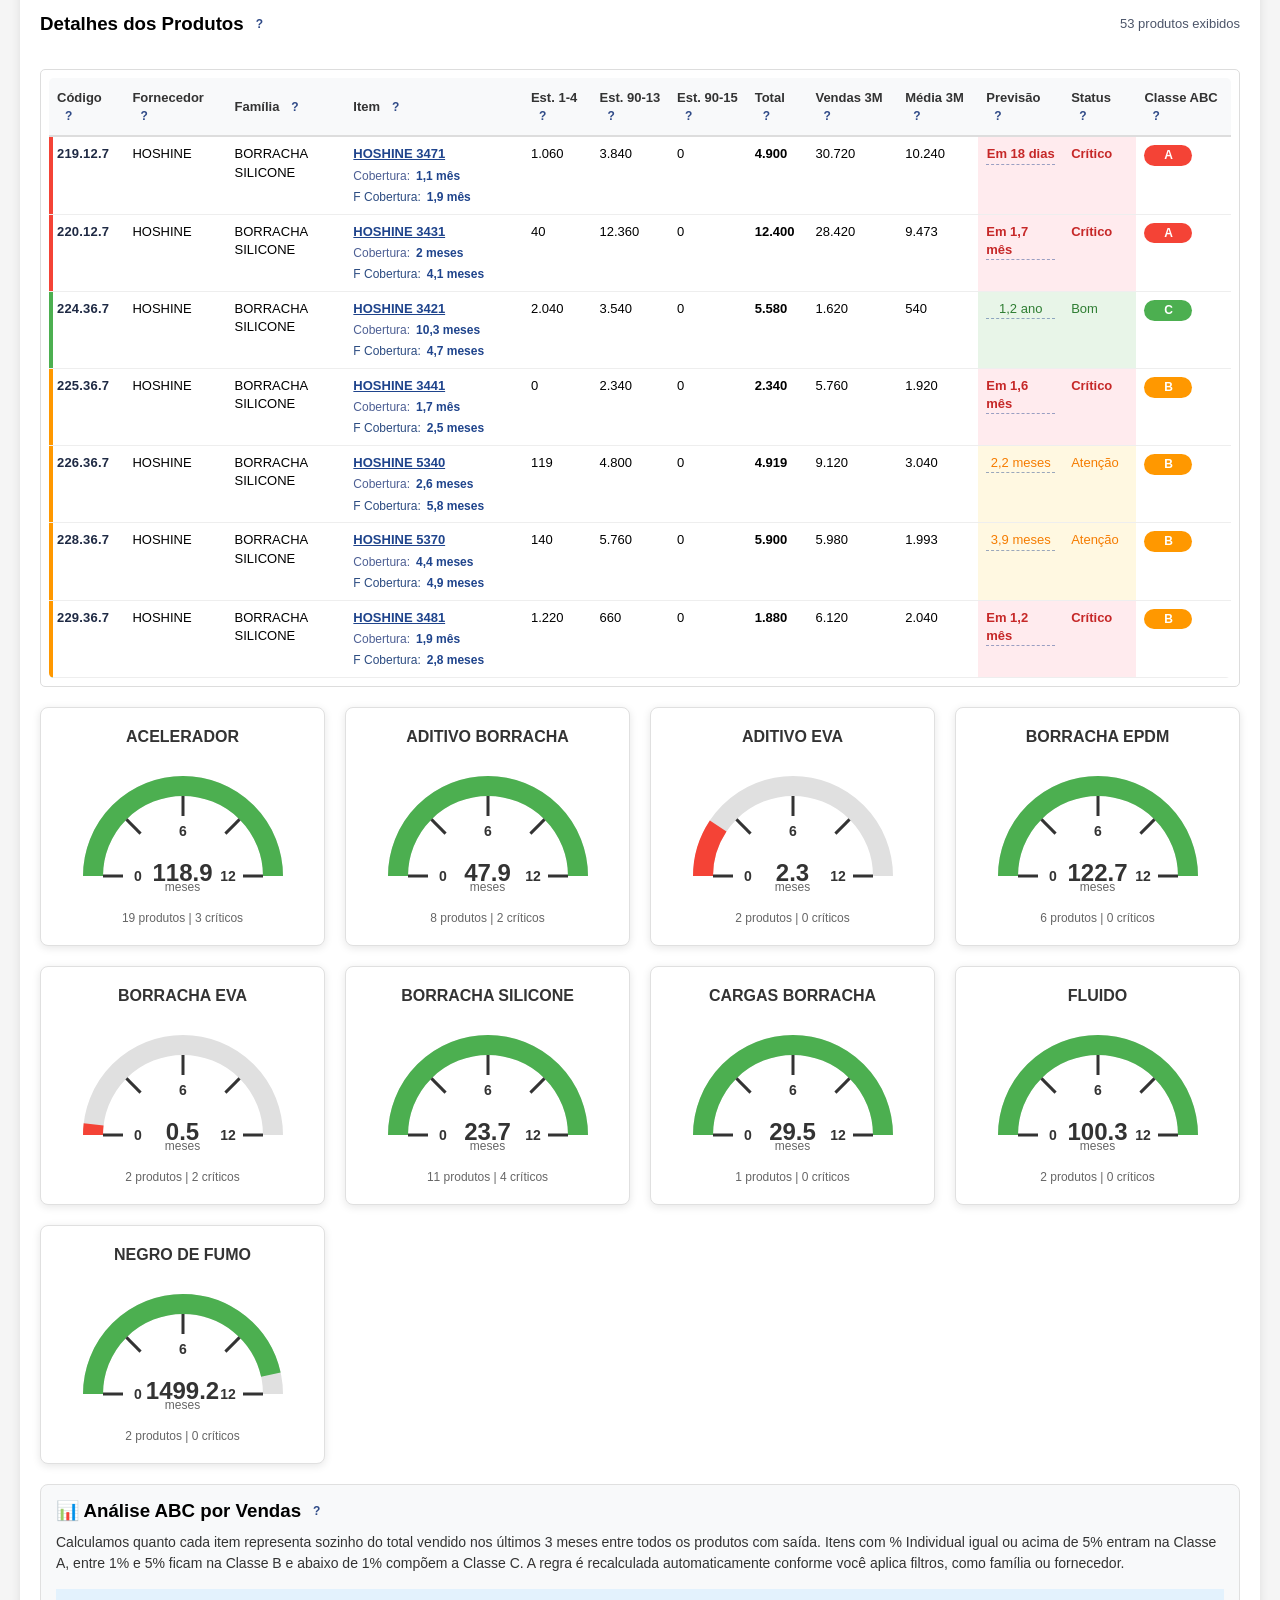
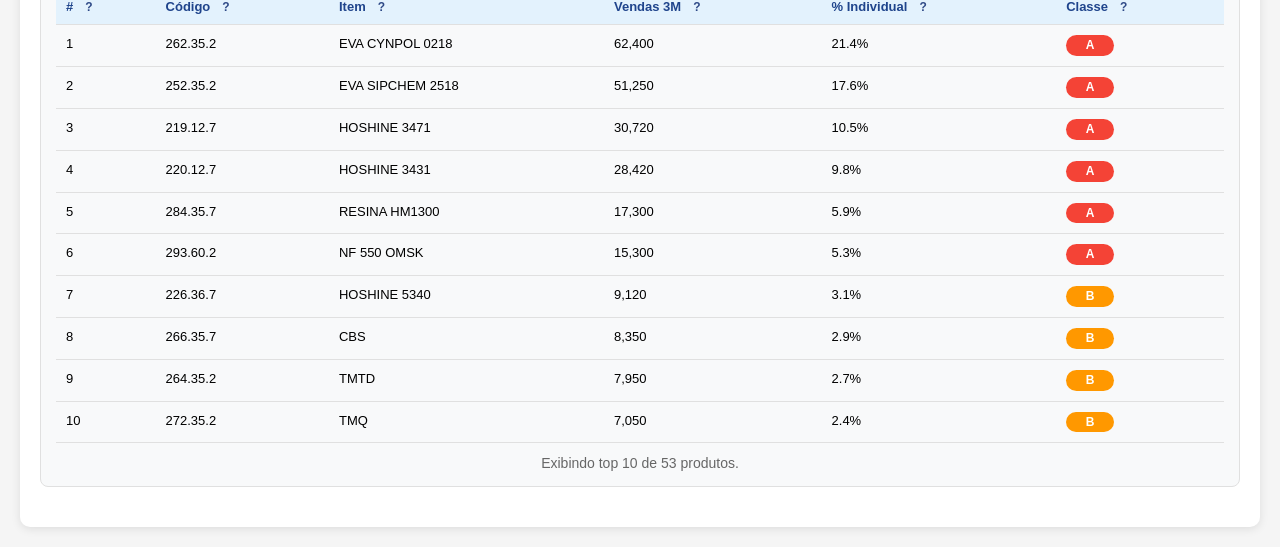
==== commit 63d9a91b: "Add interactive chart hub" ====
--- a/index.html
+++ b/index.html
@@ -1014,6 +1014,193 @@
             color: #666;
             text-align: center;
             font-size: 14px;
+        }
+
+        .interactive-hub {
+            margin: 24px 0;
+            padding: 20px;
+            border: 1px solid #e4e8f0;
+            border-radius: 12px;
+            background: linear-gradient(135deg, #f8fbff 0%, #f0f4ff 100%);
+            box-shadow: 0 10px 35px rgba(31, 68, 140, 0.08);
+        }
+
+        .interactive-header {
+            display: flex;
+            align-items: flex-start;
+            justify-content: space-between;
+            gap: 16px;
+            flex-wrap: wrap;
+            margin-bottom: 16px;
+        }
+
+        .interactive-header h3 {
+            margin: 0;
+            color: #1F2A44;
+        }
+
+        .interactive-header p {
+            margin: 4px 0 0;
+            color: #4a5675;
+        }
+
+        .metric-selector {
+            display: flex;
+            flex-direction: column;
+            gap: 6px;
+            min-width: 220px;
+        }
+
+        .metric-selector label {
+            font-weight: 700;
+            color: #1F448C;
+        }
+
+        .metric-selector select {
+            border: 2px solid #c6d4ff;
+            background: #fff;
+            border-radius: 12px;
+            padding: 10px 12px;
+            font-weight: 600;
+            color: #1F2A44;
+        }
+
+        .metric-selector select:focus-visible {
+            outline: none;
+            box-shadow: 0 0 0 3px rgba(31, 68, 140, 0.15);
+        }
+
+        .interactive-grid {
+            display: grid;
+            grid-template-columns: 2fr 1fr;
+            gap: 18px;
+            align-items: stretch;
+        }
+
+        .interactive-chart-card {
+            background: #fff;
+            border-radius: 14px;
+            padding: 16px;
+            border: 1px solid #dfe6f5;
+            box-shadow: inset 0 1px 0 rgba(255,255,255,0.6);
+        }
+
+        .chart-track {
+            height: 16px;
+            background: #eef2fb;
+            border-radius: 999px;
+            position: relative;
+            overflow: hidden;
+        }
+
+        .chart-bar {
+            position: absolute;
+            top: 0;
+            left: 0;
+            height: 100%;
+            background: linear-gradient(90deg, #1F448C, #3fa9f5);
+            border-radius: 999px;
+            transition: width 0.3s ease, transform 0.2s ease;
+        }
+
+        .chart-row {
+            display: grid;
+            grid-template-columns: 1fr 3fr 100px;
+            gap: 12px;
+            align-items: center;
+            padding: 10px 8px;
+            border-radius: 12px;
+            transition: background 0.2s ease, transform 0.15s ease;
+            cursor: pointer;
+        }
+
+        .chart-row:hover,
+        .chart-row:focus-visible {
+            background: rgba(31, 68, 140, 0.06);
+            transform: translateX(2px);
+        }
+
+        .chart-row strong {
+            color: #1F2A44;
+        }
+
+        .chart-value {
+            text-align: right;
+            font-weight: 700;
+            color: #1F448C;
+        }
+
+        .chart-legend {
+            display: flex;
+            align-items: center;
+            gap: 8px;
+            color: #4a5675;
+        }
+
+        .legend-dot {
+            width: 10px;
+            height: 10px;
+            border-radius: 50%;
+            background: linear-gradient(90deg, #1F448C, #3fa9f5);
+            box-shadow: 0 0 0 3px rgba(31, 68, 140, 0.12);
+        }
+
+        .chart-empty {
+            padding: 12px;
+            text-align: center;
+            color: #6c757d;
+        }
+
+        .chart-pill {
+            display: inline-flex;
+            align-items: center;
+            gap: 6px;
+            padding: 6px 10px;
+            border-radius: 12px;
+            background: #f1f4ff;
+            color: #1F2A44;
+            font-weight: 600;
+        }
+
+        .chart-pill small {
+            color: #6c757d;
+            font-weight: 500;
+        }
+
+        .insight-list {
+            display: flex;
+            flex-direction: column;
+            gap: 10px;
+            padding: 12px;
+            background: #fff;
+            border: 1px solid #dfe6f5;
+            border-radius: 14px;
+            box-shadow: inset 0 1px 0 rgba(255,255,255,0.6);
+        }
+
+        .insight-list-item {
+            display: flex;
+            justify-content: space-between;
+            gap: 8px;
+            padding: 8px 10px;
+            border-radius: 12px;
+            background: #f8fbff;
+            align-items: center;
+        }
+
+        .insight-list-item strong {
+            color: #1F2A44;
+        }
+
+        .insight-list-item span {
+            color: #1F448C;
+            font-weight: 700;
+        }
+
+        @media (max-width: 1024px) {
+            .interactive-grid {
+                grid-template-columns: 1fr;
+            }
         }
 
         .abc-chip {
@@ -1998,6 +2185,34 @@
             </div>
         </div>
 
+        <section class="interactive-hub" aria-label="Laboratório de gráficos interativos">
+            <div class="interactive-header">
+                <div>
+                    <h3 class="header-label">Laboratório de Gráficos</h3>
+                    <p>Escolha uma métrica e interaja com os itens mais relevantes sem depender de vários campos.</p>
+                    <div class="chart-legend">
+                        <span class="legend-dot" aria-hidden="true"></span>
+                        <small>Mantenha o cursor ou clique em uma barra para explorar detalhes.</small>
+                    </div>
+                </div>
+                <div class="metric-selector">
+                    <label for="chartMetric">Métrica principal</label>
+                    <select id="chartMetric" aria-label="Escolher métrica do gráfico">
+                        <option value="stock">Estoque consolidado (kg)</option>
+                        <option value="coverage">Cobertura (meses estimados)</option>
+                        <option value="sales">Vendas 3M</option>
+                        <option value="familyStock">Famílias com mais estoque</option>
+                    </select>
+                </div>
+            </div>
+            <div class="interactive-grid">
+                <div class="interactive-chart-card">
+                    <div id="chartCanvas" class="chart-canvas" aria-live="polite"></div>
+                </div>
+                <div class="insight-list" id="chartInsightList" aria-live="polite"></div>
+            </div>
+        </section>
+
         <div class="advanced-card" aria-live="polite">
             <h3 class="header-label">Estatísticas Avançadas <span class="info-icon has-tooltip" tabindex="0" aria-label="Estatísticas avançadas" data-tooltip="Insights dinâmicos para identificar concentração de estoque, gargalos e riscos de ruptura considerando os filtros atuais." data-tooltip-position="top">?</span></h3>
             <p class="insights-helper">Painel compacto com destaques automáticos do que está mais crítico ou concentrado.</p>
@@ -2175,6 +2390,56 @@
         const abcIndividualThresholds = Object.freeze({
             classA: 0.05,
             classB: 0.01
+        });
+        const interactiveMetricConfig = Object.freeze({
+            stock: {
+                label: 'Estoque consolidado',
+                accessor: function(product) {
+                    return getProductStock(product);
+                },
+                formatter: function(value) {
+                    return formatStockInKg(value);
+                },
+                empty: 'Sem estoque visível'
+            },
+            coverage: {
+                label: 'Cobertura estimada',
+                accessor: function(product) {
+                    const coverage = getCoverageInfo(product);
+                    if (coverage.outOfStock) {
+                        return 0;
+                    }
+                    if (coverage.daysToDepletion !== null && coverage.hasDemand) {
+                        return coverage.daysToDepletion / 30;
+                    }
+                    if (Number.isFinite(product.stockMonths)) {
+                        return product.stockMonths;
+                    }
+                    return null;
+                },
+                formatter: function(value) {
+                    return formatCoverageStat(value);
+                },
+                empty: 'Sem dados de cobertura'
+            },
+            sales: {
+                label: 'Vendas em 3M',
+                accessor: function(product) {
+                    return Number(product.vendas4M) || 0;
+                },
+                formatter: function(value) {
+                    return `${formatIntegerValue(value)} un`;
+                },
+                empty: 'Sem registros de venda'
+            },
+            familyStock: {
+                label: 'Famílias com mais estoque',
+                accessor: null,
+                formatter: function(value) {
+                    return formatStockInKg(value);
+                },
+                empty: 'Nenhuma família com estoque'
+            }
         });
         let abcClassificationMap = new Map();
         let tooltipElement = null;
@@ -4984,6 +5249,7 @@
             updateTable();
             updateSummary();
             updateAdvancedStats();
+            updateInteractiveCharts();
             updateGauges();
             updatePredictiveAnalysis();
             updateActiveFiltersDisplay();
@@ -5724,6 +5990,160 @@
                     ? (labelText || `${formatStatValue(safePercent, 1)}%`)
                     : (emptyText || 'Sem dados suficientes');
             }
+        }
+
+        function formatInteractiveValue(value, config) {
+            if (!config || typeof config.formatter !== 'function') {
+                return formatStatValue(value, 1);
+            }
+
+            return config.formatter(value);
+        }
+
+        function getInteractiveDataset(metricKey) {
+            const config = interactiveMetricConfig[metricKey] || interactiveMetricConfig.stock;
+            const rows = [];
+
+            if (metricKey === 'familyStock') {
+                const totals = new Map();
+                filteredData.forEach(function(product) {
+                    const family = product.family || 'Sem família';
+                    const stock = getProductStock(product);
+                    totals.set(family, (totals.get(family) || 0) + stock);
+                });
+
+                totals.forEach(function(value, family) {
+                    if (Number.isFinite(value) && value >= 0) {
+                        rows.push({
+                            label: family,
+                            value: value,
+                            family: family
+                        });
+                    }
+                });
+            } else {
+                filteredData.forEach(function(product) {
+                    const value = config.accessor(product);
+                    if (Number.isFinite(value) && value >= 0) {
+                        rows.push({
+                            label: product.item || product.code || 'Item sem nome',
+                            value: value,
+                            code: product.code,
+                            family: product.family
+                        });
+                    }
+                });
+            }
+
+            rows.sort(function(a, b) {
+                return b.value - a.value;
+            });
+
+            return {
+                config: config,
+                data: rows.slice(0, 8)
+            };
+        }
+
+        function renderInteractiveChart(dataset) {
+            const container = document.getElementById('chartCanvas');
+            if (!container) {
+                return;
+            }
+
+            container.innerHTML = '';
+
+            if (!dataset.data.length) {
+                container.innerHTML = `<p class="chart-empty">${dataset.config.empty}</p>`;
+                return;
+            }
+
+            const maxValue = dataset.data.reduce(function(max, entry) {
+                return Math.max(max, entry.value);
+            }, 0) || 1;
+
+            dataset.data.forEach(function(entry, index) {
+                const row = document.createElement('div');
+                row.className = 'chart-row';
+                row.tabIndex = 0;
+                row.setAttribute('role', 'button');
+                row.setAttribute('aria-label', `${dataset.config.label}: ${entry.label} (${formatInteractiveValue(entry.value, dataset.config)})`);
+
+                const label = document.createElement('div');
+                label.innerHTML = `<strong>${escapeTooltip(entry.label)}</strong><br><small>${escapeTooltip(entry.family || '')}</small>`;
+
+                const barTrack = document.createElement('div');
+                barTrack.className = 'chart-track';
+                const barFill = document.createElement('div');
+                barFill.className = 'chart-bar';
+                const widthPercent = Math.max((entry.value / maxValue) * 100, 6);
+                barFill.style.width = `${Math.min(widthPercent, 100)}%`;
+                barTrack.appendChild(barFill);
+
+                const value = document.createElement('div');
+                value.className = 'chart-value';
+                value.textContent = formatInteractiveValue(entry.value, dataset.config);
+
+                row.appendChild(label);
+                row.appendChild(barTrack);
+                row.appendChild(value);
+
+                row.addEventListener('click', function() {
+                    if (!entry.code) {
+                        return;
+                    }
+                    searchTerm = entry.code.toString().toLowerCase();
+                    const searchInput = document.getElementById('globalSearch');
+                    if (searchInput) {
+                        searchInput.value = entry.code;
+                    }
+                    showMessage(`🔍 Filtro rápido pelo código ${entry.code}`, 'info');
+                    applyAllFilters();
+                });
+
+                container.appendChild(row);
+            });
+        }
+
+        function renderChartInsights(dataset) {
+            const insightContainer = document.getElementById('chartInsightList');
+            if (!insightContainer) {
+                return;
+            }
+
+            if (!dataset.data.length) {
+                insightContainer.innerHTML = '<div class="insight-list-item"><strong>Nenhum dado encontrado</strong><span>—</span></div>';
+                return;
+            }
+
+            const insights = dataset.data.slice(0, 3).map(function(entry, index) {
+                return `
+                    <div class="insight-list-item">
+                        <strong>${index + 1}. ${escapeTooltip(entry.label)}</strong>
+                        <span>${formatInteractiveValue(entry.value, dataset.config)}</span>
+                    </div>
+                `;
+            });
+
+            insights.push(`
+                <div class="chart-pill">
+                    ${dataset.data.length} destaques · <small>${dataset.config.label}</small>
+                </div>
+            `);
+
+            insightContainer.innerHTML = insights.join('');
+        }
+
+        function updateInteractiveCharts() {
+            const selector = document.getElementById('chartMetric');
+            if (!selector) {
+                return;
+            }
+
+            const metricKey = selector.value || 'stock';
+            const dataset = getInteractiveDataset(metricKey);
+            renderInteractiveChart(dataset);
+            renderChartInsights(dataset);
         }
 
         function updateParetoAnalysis() {
@@ -6806,6 +7226,11 @@
                     searchTimeout = setTimeout(performGlobalSearch, 300);
                 });
             }
+
+            const chartMetricSelect = document.getElementById('chartMetric');
+            if (chartMetricSelect) {
+                chartMetricSelect.addEventListener('change', updateInteractiveCharts);
+            }
         });
 
         // Detectar mudanças no localStorage (para sincronização entre abas)
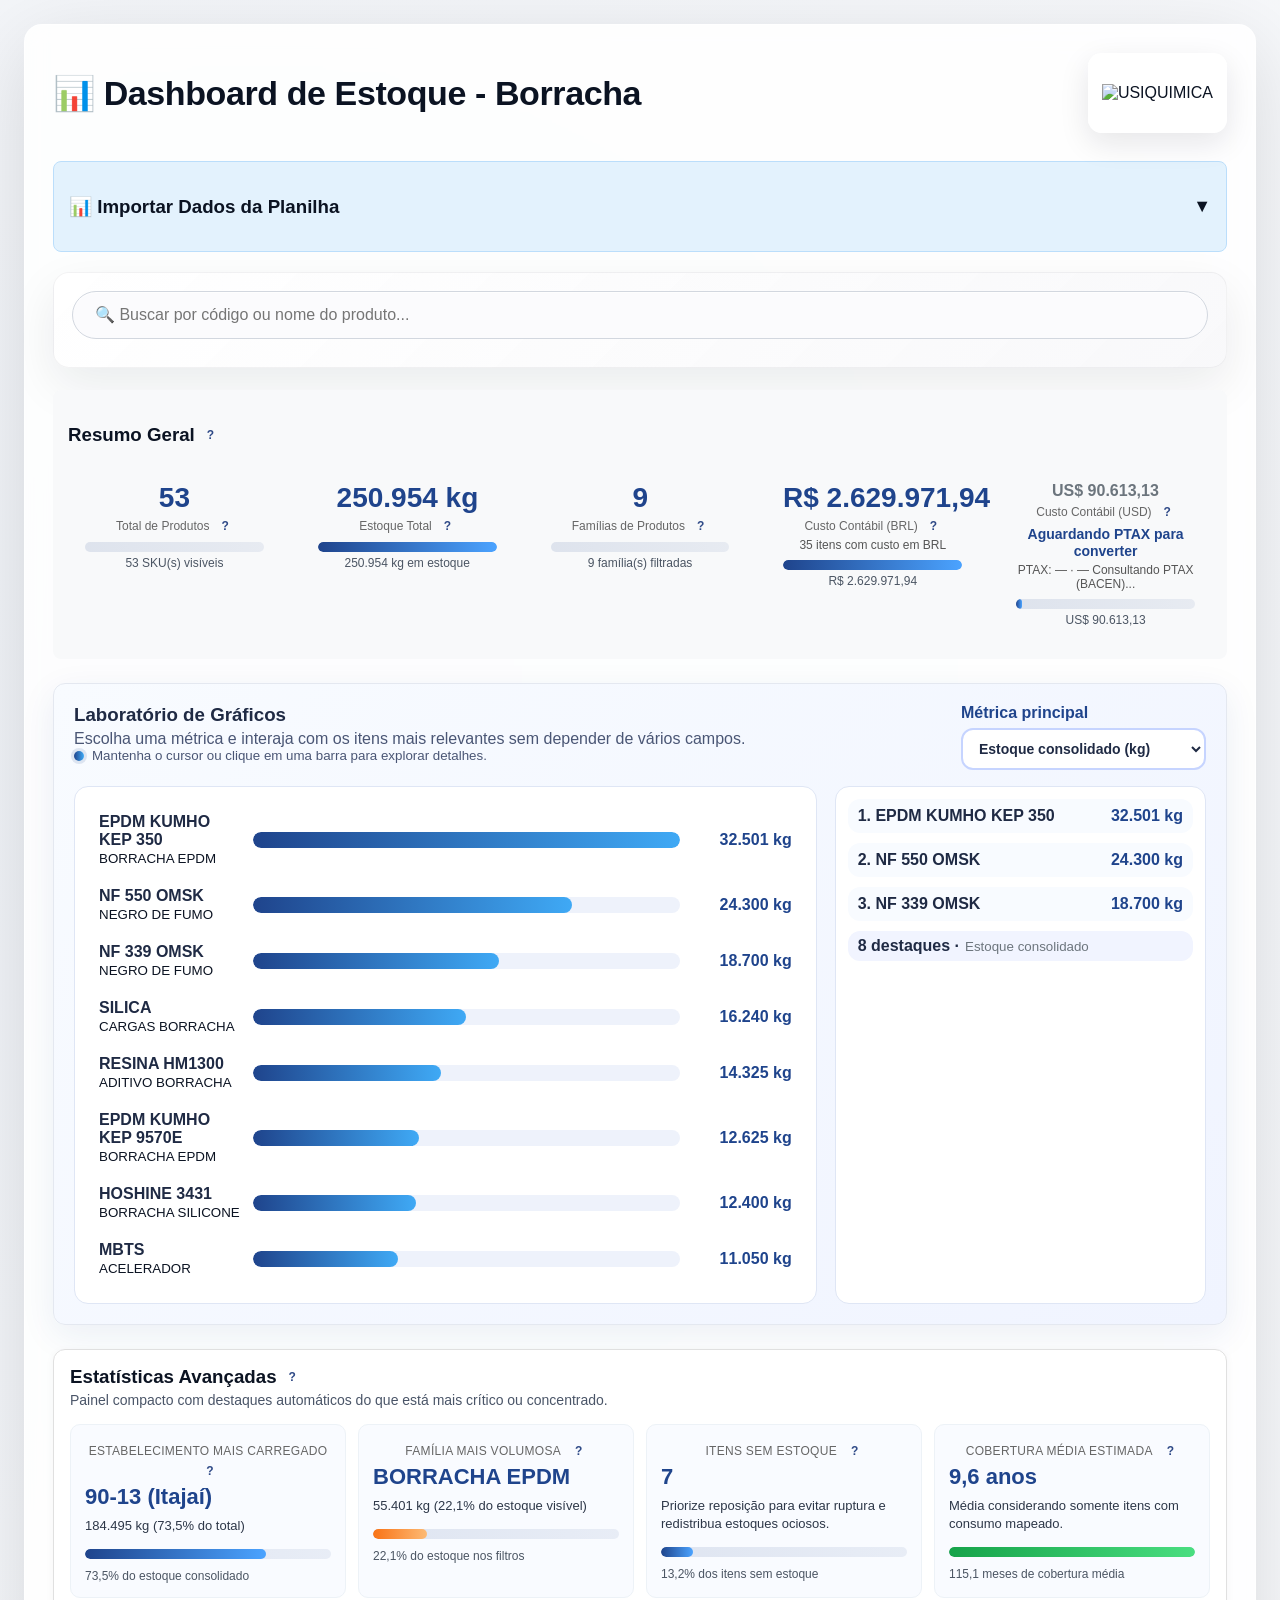
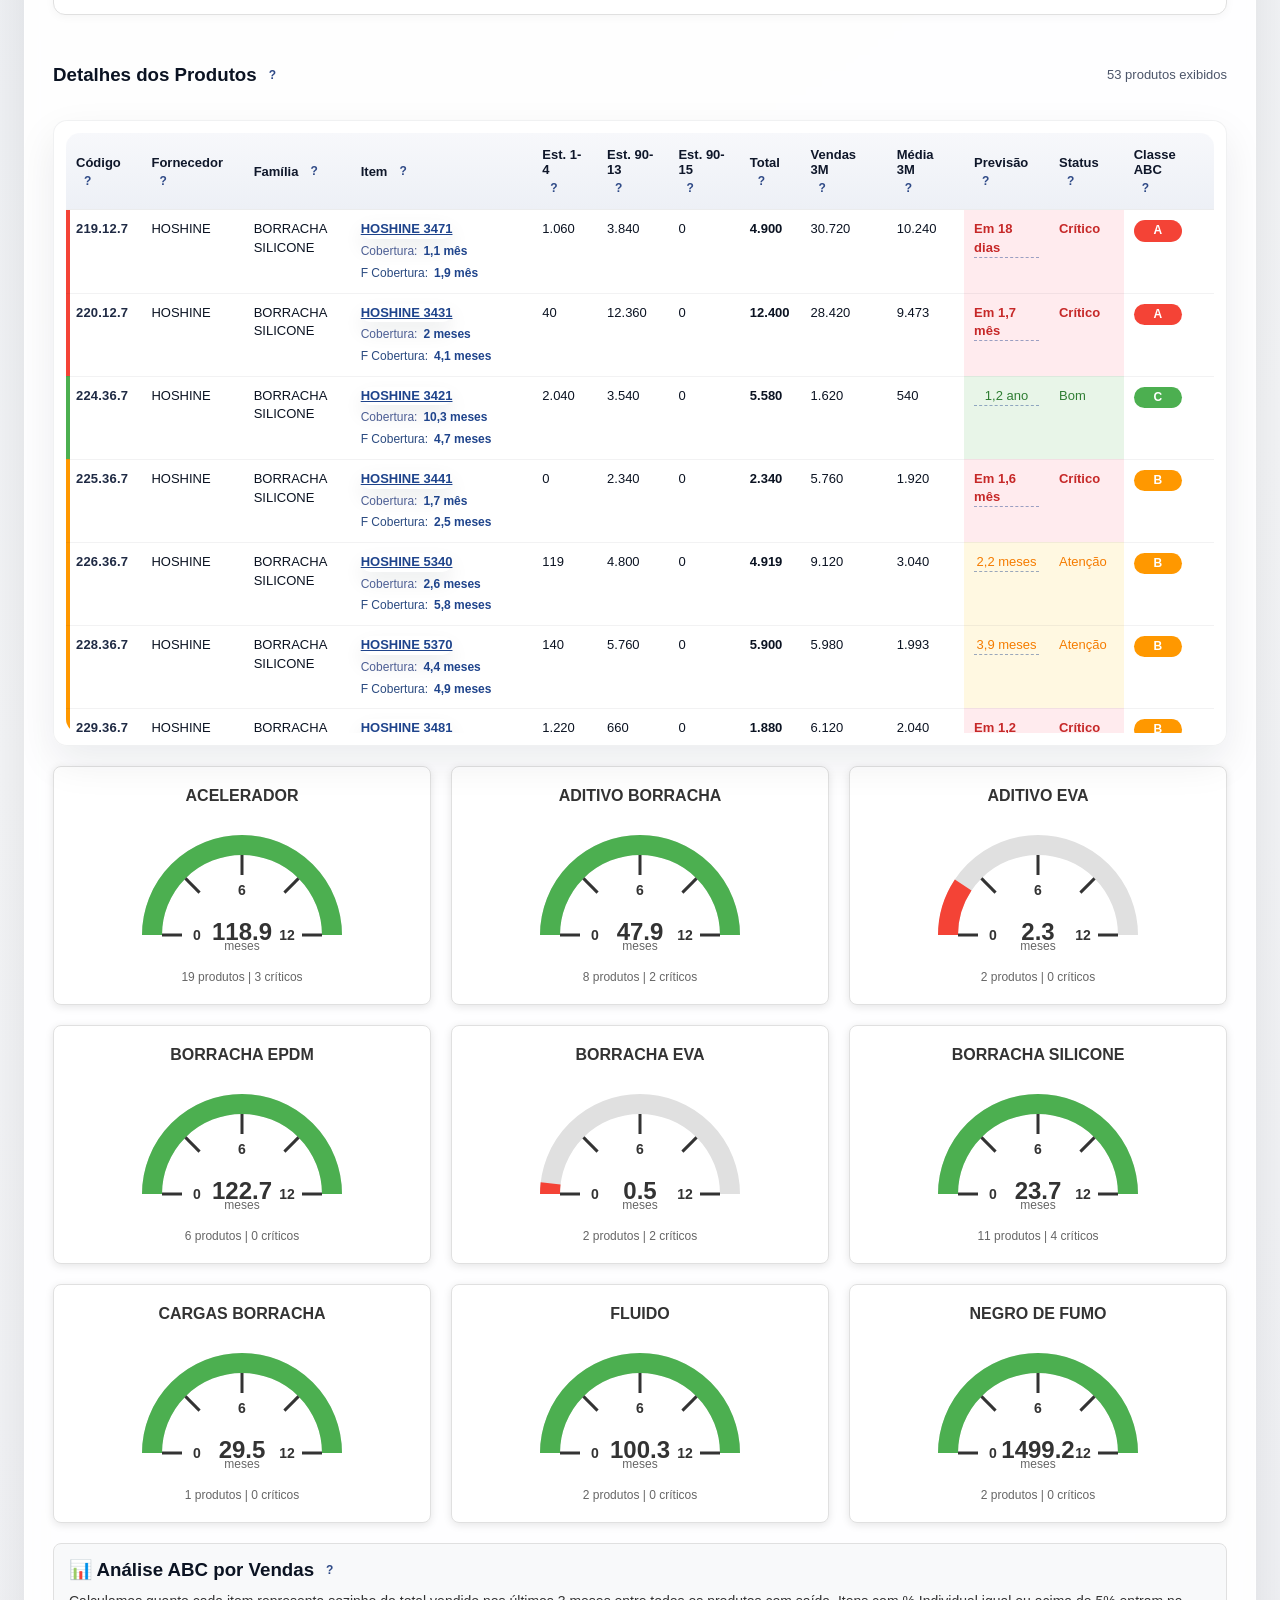
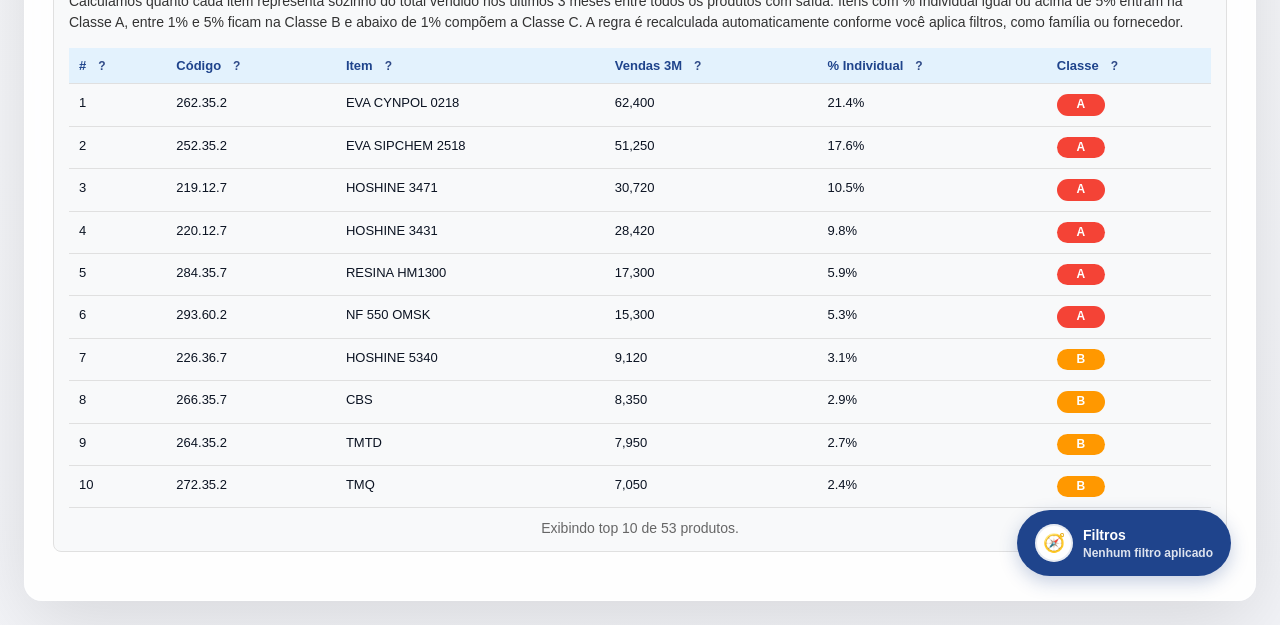
==== commit 7327293c: "Refine Apple-inspired dashboard styling" ====
--- a/index.html
+++ b/index.html
@@ -6,19 +6,22 @@
     <title>Dashboard de Estoque com Análise Preditiva - Borracha</title>
     <style>
         body {
-            font-family: Arial, sans-serif;
+            font-family: "SF Pro Display", "SF Pro Text", -apple-system, BlinkMacSystemFont, "Segoe UI", sans-serif;
             margin: 0;
-            padding: 20px;
-            background-color: #f5f5f5;
-        }
-        
+            padding: 24px;
+            background: radial-gradient(circle at 20% 20%, #eef1f6 0, #f8f9fb 50%, #f3f4f8 100%);
+            color: #0b1322;
+        }
+
         .container {
             max-width: 1600px;
             margin: 0 auto;
-            background: white;
-            border-radius: 10px;
-            padding: 20px;
-            box-shadow: 0 2px 10px rgba(0,0,0,0.1);
+            background: rgba(255, 255, 255, 0.85);
+            border-radius: 18px;
+            padding: 28px;
+            box-shadow: 0 20px 80px rgba(0, 0, 0, 0.12);
+            backdrop-filter: blur(10px);
+            border: 1px solid rgba(255, 255, 255, 0.6);
         }
 
         .has-tooltip {
@@ -151,66 +154,77 @@
             display: flex;
             justify-content: space-between;
             align-items: center;
-            margin-bottom: 20px;
+            margin-bottom: 28px;
             flex-wrap: wrap;
             gap: 20px;
         }
-        
+
         .header h1 {
             margin: 0;
             flex: 1;
             min-width: 300px;
-        }
-        
+            font-size: 34px;
+            letter-spacing: -0.4px;
+            color: #0b1322;
+        }
+
         .company-logo {
             display: flex;
             align-items: center;
             justify-content: center;
-            max-width: 300px;
+            max-width: 280px;
             height: 60px;
-        }
-        
+            padding: 10px 14px;
+            background: rgba(255, 255, 255, 0.6);
+            border-radius: 14px;
+            box-shadow: inset 0 0 0 1px rgba(255, 255, 255, 0.6), 0 10px 30px rgba(15, 23, 42, 0.1);
+        }
+
         .company-logo img {
             max-height: 100%;
             max-width: 100%;
             object-fit: contain;
         }
-        
+
         .search-section {
-            background: #f8f9fa;
-            padding: 15px;
-            border-radius: 8px;
-            margin-bottom: 20px;
-            border: 1px solid #e9ecef;
-        }
-        
+            background: linear-gradient(135deg, rgba(255, 255, 255, 0.85), rgba(248, 248, 250, 0.9));
+            padding: 18px;
+            border-radius: 16px;
+            margin-bottom: 22px;
+            border: 1px solid rgba(12, 18, 36, 0.05);
+            box-shadow: 0 18px 48px rgba(15, 23, 42, 0.08);
+        }
+
         .search-container {
             display: flex;
             align-items: center;
             gap: 15px;
             flex-wrap: wrap;
         }
-        
+
         .search-input {
             flex: 1;
             min-width: 300px;
-            padding: 12px 20px;
-            border: 2px solid #1F448C;
-            border-radius: 25px;
+            padding: 14px 22px;
+            border: 1.5px solid #d2d7df;
+            border-radius: 999px;
             font-size: 16px;
             outline: none;
             transition: all 0.3s ease;
+            background: #fbfbfd;
+            box-shadow: inset 0 1px 0 rgba(255, 255, 255, 0.8);
         }
         
         .search-input:focus {
-            box-shadow: 0 0 0 3px rgba(31, 68, 140, 0.1);
+            box-shadow: 0 10px 30px rgba(0, 0, 0, 0.06), 0 0 0 4px rgba(0, 122, 255, 0.15);
+            border-color: rgba(0, 122, 255, 0.45);
             transform: translateY(-1px);
         }
-        
+
         .search-results {
             margin-top: 10px;
             font-size: 14px;
-            color: #666;
+            color: #3f4555;
         }
         
         .controls {
@@ -243,34 +257,44 @@
         }
 
         button {
-            background-color: #1F448C;
-            color: white;
-            padding: 8px 16px;
-            border: none;
-            border-radius: 5px;
+            background: linear-gradient(180deg, #fefefe 0%, #f4f6fb 100%);
+            color: #0b1322;
+            padding: 10px 18px;
+            border: 1px solid rgba(12, 18, 36, 0.08);
+            border-radius: 12px;
             cursor: pointer;
             font-size: 14px;
-            transition: transform 0.2s ease, background-color 0.2s ease, box-shadow 0.25s ease;
+            transition: transform 0.2s ease, background-color 0.2s ease, box-shadow 0.25s ease, border-color 0.2s ease;
             white-space: nowrap;
-        }
-        
+            box-shadow: 0 10px 20px rgba(15, 23, 42, 0.08);
+            font-weight: 600;
+        }
+
         button:hover {
-            background-color: #163666;
+            background: linear-gradient(180deg, #ffffff 0%, #edf0f5 100%);
             transform: translateY(-1px) scale(1.01);
-            box-shadow: 0 6px 20px rgba(31, 68, 140, 0.16);
+            box-shadow: 0 16px 28px rgba(15, 23, 42, 0.12);
+            border-color: rgba(0, 122, 255, 0.18);
         }
 
         .danger-button {
-            background-color: #dc3545;
+            background: linear-gradient(180deg, #ff4d4f 0%, #e63946 100%);
+            color: #fff;
+            border: none;
+            box-shadow: 0 10px 20px rgba(230, 57, 70, 0.2);
         }
 
         .danger-button:hover {
-            background-color: #b02a37;
-        }
-        
+            background: linear-gradient(180deg, #ff6b6d 0%, #d62839 100%);
+            transform: translateY(-1px);
+            box-shadow: 0 16px 28px rgba(230, 57, 70, 0.25);
+        }
+
         button.active {
-            background-color: #2196F3;
-            box-shadow: 0 2px 8px rgba(33, 150, 243, 0.3);
+            background: linear-gradient(180deg, #0d99ff 0%, #0b84e6 100%);
+            color: #fff;
+            box-shadow: 0 12px 24px rgba(13, 153, 255, 0.25);
+            border: none;
         }
 
         button:active {
@@ -710,10 +734,11 @@
 
         .table-container {
             position: relative;
-            border: 1px solid #ddd;
-            border-radius: 5px;
-            background: #fff;
-            padding: 8px;
+            border: 1px solid rgba(12, 18, 36, 0.06);
+            border-radius: 14px;
+            background: rgba(255, 255, 255, 0.9);
+            padding: 12px;
+            box-shadow: 0 16px 40px rgba(15, 23, 42, 0.08);
         }
 
         .table-scroll {
@@ -733,22 +758,22 @@
         }
 
         th {
-            background-color: #f8f9fa;
-            font-weight: bold;
-            color: #333;
-            padding: 12px 8px;
+            background: linear-gradient(180deg, #f7f8fb 0%, #edf0f6 100%);
+            font-weight: 700;
+            color: #0f172a;
+            padding: 14px 10px;
             text-align: left;
             position: sticky;
             top: 0;
-            border-bottom: 2px solid #ddd;
+            border-bottom: 1px solid rgba(12, 18, 36, 0.08);
             z-index: 5;
         }
-        
+
         td {
-            padding: 8px;
-            border-bottom: 1px solid #eee;
+            padding: 10px;
+            border-bottom: 1px solid rgba(12, 18, 36, 0.05);
             vertical-align: top;
-            line-height: 1.4;
+            line-height: 1.45;
             word-break: break-word;
         }
 
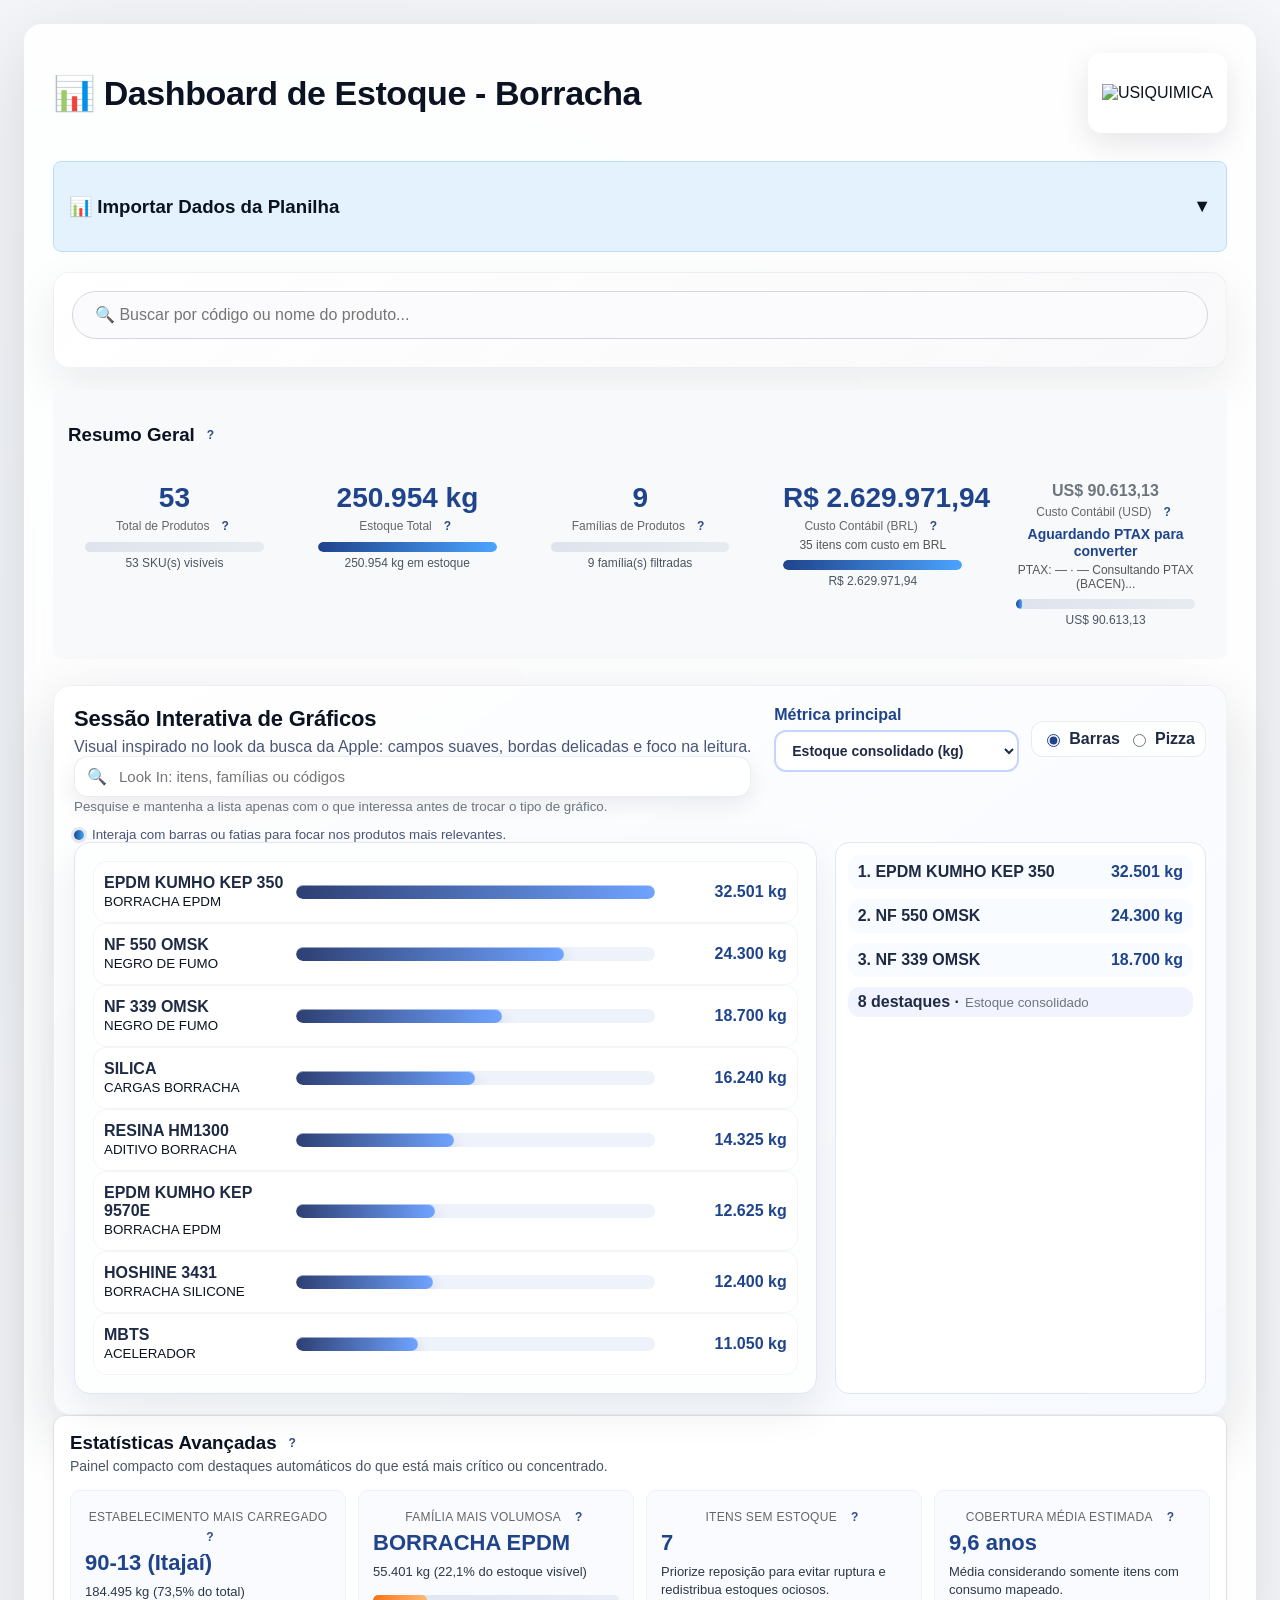
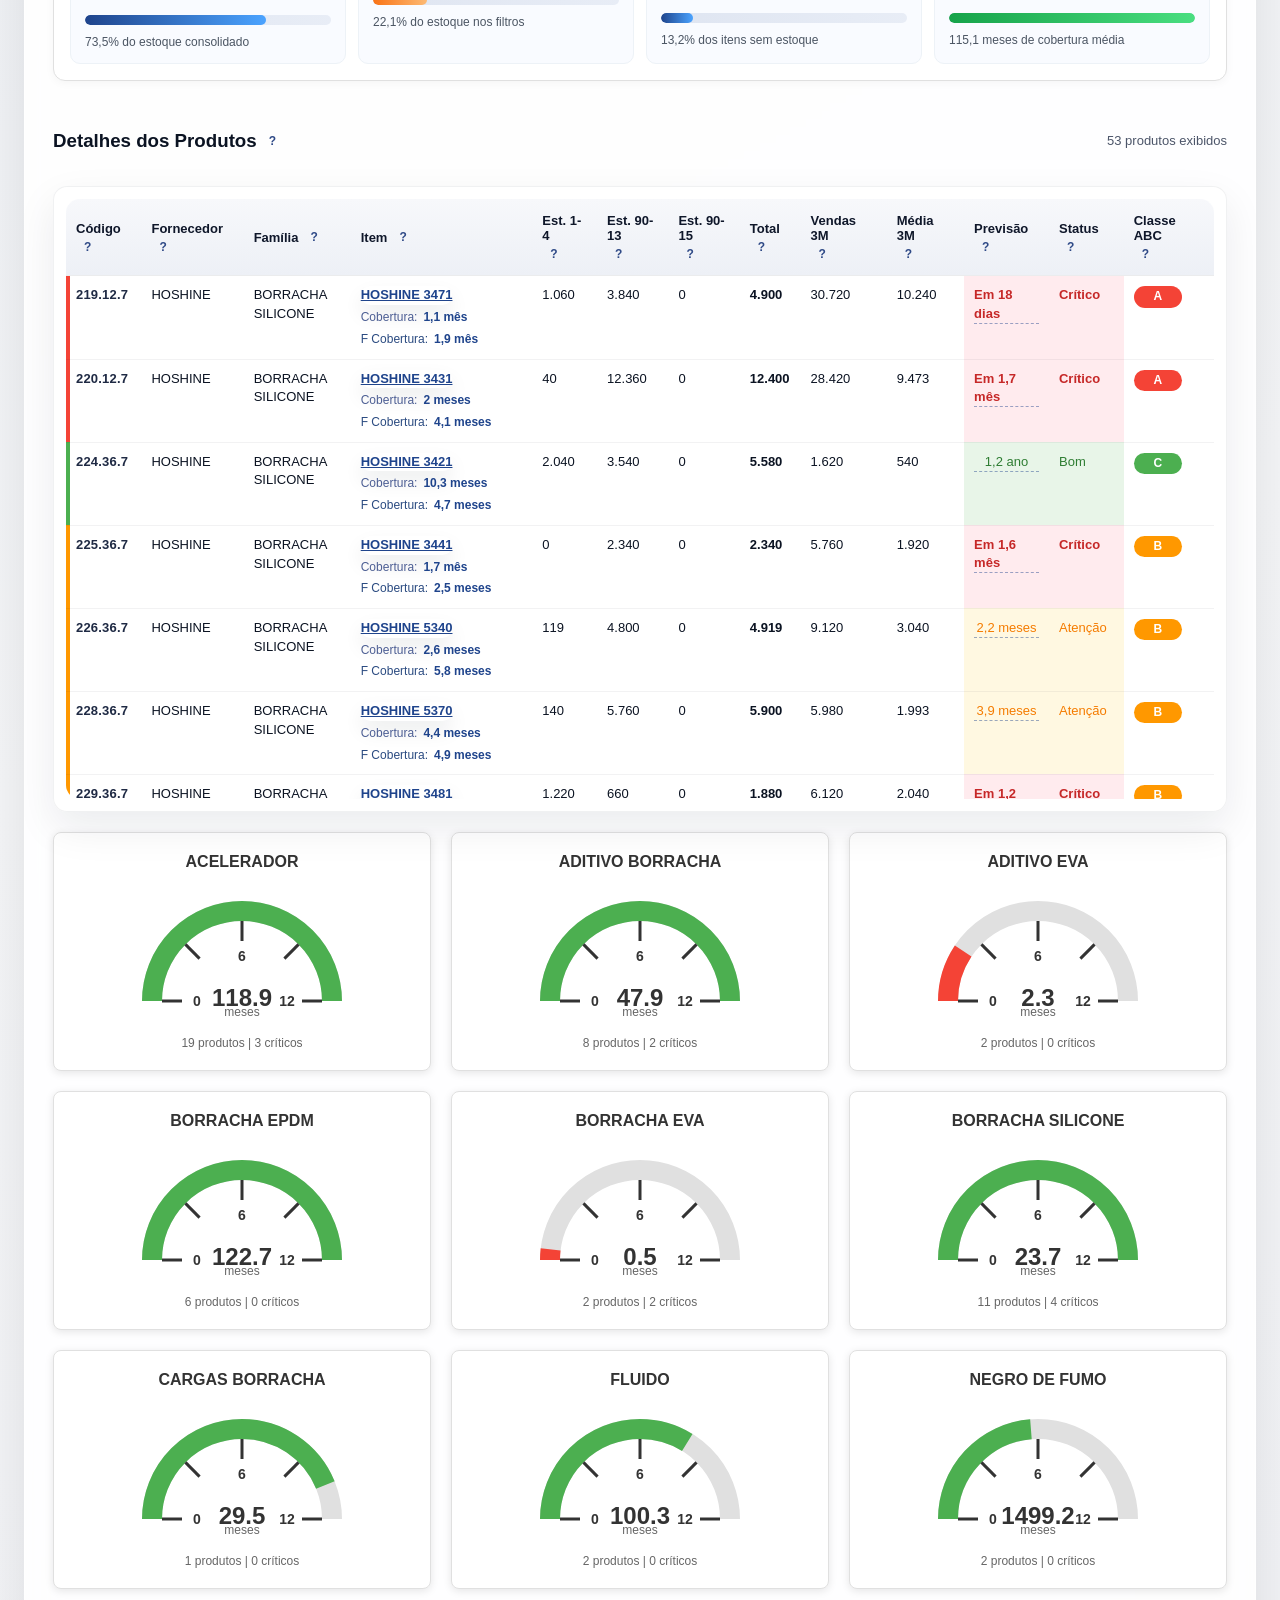
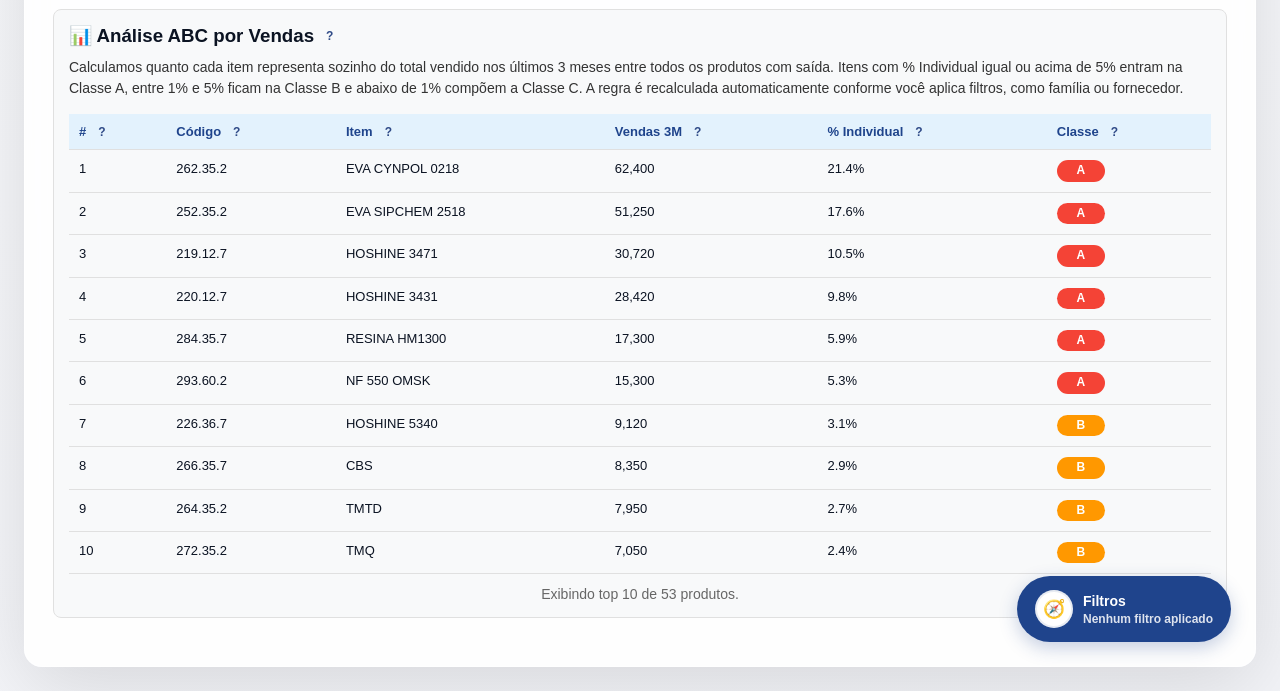
==== commit b48fe679: "Create Apple-inspired interactive charts" ====
--- a/index.html
+++ b/index.html
@@ -1095,6 +1095,75 @@
             box-shadow: 0 0 0 3px rgba(31, 68, 140, 0.15);
         }
 
+        .visual-section {
+            margin-top: 26px;
+            background: linear-gradient(145deg, rgba(255, 255, 255, 0.92), rgba(246, 249, 255, 0.95));
+            border: 1px solid rgba(12, 18, 36, 0.05);
+            border-radius: 18px;
+            box-shadow: 0 22px 60px rgba(12, 18, 36, 0.14), inset 0 1px 0 rgba(255, 255, 255, 0.7);
+            padding: 20px;
+        }
+
+        .visual-header {
+            display: flex;
+            flex-wrap: wrap;
+            align-items: flex-start;
+            justify-content: space-between;
+            gap: 16px;
+            margin-bottom: 12px;
+        }
+
+        .visual-header h3 {
+            margin: 0 0 6px 0;
+            font-size: 22px;
+            letter-spacing: -0.2px;
+            color: #0b1322;
+        }
+
+        .visual-header p {
+            margin: 0;
+            color: #4a5675;
+        }
+
+        .lookin-search {
+            display: flex;
+            align-items: center;
+            gap: 10px;
+            padding: 10px 12px;
+            border-radius: 14px;
+            background: rgba(255, 255, 255, 0.85);
+            border: 1px solid rgba(12, 18, 36, 0.08);
+            box-shadow: inset 0 1px 0 rgba(255, 255, 255, 0.7), 0 8px 24px rgba(12, 18, 36, 0.08);
+            min-width: 280px;
+            transition: box-shadow 0.2s ease, border-color 0.2s ease;
+        }
+
+        .lookin-search:focus-within {
+            border-color: rgba(31, 68, 140, 0.25);
+            box-shadow: inset 0 1px 0 rgba(255, 255, 255, 0.7), 0 12px 28px rgba(31, 68, 140, 0.18);
+        }
+
+        .lookin-search span {
+            color: #6c757d;
+            font-weight: 600;
+        }
+
+        .lookin-search input {
+            border: none;
+            flex: 1;
+            background: transparent;
+            font-size: 15px;
+            color: #0b1322;
+            outline: none;
+        }
+
+        .visual-actions {
+            display: flex;
+            align-items: center;
+            gap: 12px;
+            flex-wrap: wrap;
+        }
+
         .interactive-grid {
             display: grid;
             grid-template-columns: 2fr 1fr;
@@ -1103,15 +1172,15 @@
         }
 
         .interactive-chart-card {
-            background: #fff;
-            border-radius: 14px;
-            padding: 16px;
+            background: #fdfefe;
+            border-radius: 16px;
+            padding: 18px;
             border: 1px solid #dfe6f5;
-            box-shadow: inset 0 1px 0 rgba(255,255,255,0.6);
+            box-shadow: inset 0 1px 0 rgba(255,255,255,0.7), 0 16px 40px rgba(15, 23, 42, 0.08);
         }
 
         .chart-track {
-            height: 16px;
+            height: 14px;
             background: #eef2fb;
             border-radius: 999px;
             position: relative;
@@ -1123,26 +1192,30 @@
             top: 0;
             left: 0;
             height: 100%;
-            background: linear-gradient(90deg, #1F448C, #3fa9f5);
+            background: linear-gradient(90deg, #2e3f73, #6fa3ff);
             border-radius: 999px;
             transition: width 0.3s ease, transform 0.2s ease;
+            box-shadow: inset 0 1px 0 rgba(255,255,255,0.5), 0 8px 16px rgba(20, 37, 76, 0.18);
         }
 
         .chart-row {
             display: grid;
-            grid-template-columns: 1fr 3fr 100px;
+            grid-template-columns: 1.2fr 2.4fr 120px;
             gap: 12px;
             align-items: center;
-            padding: 10px 8px;
-            border-radius: 12px;
-            transition: background 0.2s ease, transform 0.15s ease;
+            padding: 12px 10px;
+            border-radius: 14px;
+            transition: background 0.2s ease, transform 0.15s ease, box-shadow 0.2s ease;
             cursor: pointer;
+            background: rgba(255, 255, 255, 0.88);
+            border: 1px solid rgba(12, 18, 36, 0.04);
         }
 
         .chart-row:hover,
         .chart-row:focus-visible {
-            background: rgba(31, 68, 140, 0.06);
+            background: rgba(255, 255, 255, 0.98);
             transform: translateX(2px);
+            box-shadow: 0 12px 32px rgba(15, 23, 42, 0.08);
         }
 
         .chart-row strong {
@@ -1160,6 +1233,7 @@
             align-items: center;
             gap: 8px;
             color: #4a5675;
+            flex-wrap: wrap;
         }
 
         .legend-dot {
@@ -1190,6 +1264,61 @@
         .chart-pill small {
             color: #6c757d;
             font-weight: 500;
+        }
+
+        .chart-type-toggle {
+            display: inline-flex;
+            align-items: center;
+            gap: 8px;
+            padding: 8px 10px;
+            border-radius: 12px;
+            background: rgba(255, 255, 255, 0.85);
+            border: 1px solid rgba(12, 18, 36, 0.08);
+            box-shadow: inset 0 1px 0 rgba(255,255,255,0.7);
+        }
+
+        .chart-type-toggle label {
+            display: inline-flex;
+            align-items: center;
+            gap: 6px;
+            font-weight: 700;
+            color: #1F2A44;
+            cursor: pointer;
+        }
+
+        .chart-type-toggle input {
+            accent-color: #1F448C;
+        }
+
+        .chart-canvas {
+            min-height: 360px;
+        }
+
+        .chart-pie-legend {
+            display: flex;
+            flex-wrap: wrap;
+            gap: 10px;
+            margin-top: 12px;
+        }
+
+        .chart-pie-legend span {
+            display: inline-flex;
+            align-items: center;
+            gap: 8px;
+            background: rgba(255,255,255,0.9);
+            padding: 6px 10px;
+            border-radius: 12px;
+            border: 1px solid rgba(12, 18, 36, 0.05);
+            box-shadow: inset 0 1px 0 rgba(255,255,255,0.6);
+            color: #1F2A44;
+            font-weight: 600;
+        }
+
+        .chart-pie-legend .legend-color {
+            width: 12px;
+            height: 12px;
+            border-radius: 4px;
+            box-shadow: 0 0 0 3px rgba(12, 18, 36, 0.05);
         }
 
         .insight-list {
@@ -2210,25 +2339,36 @@
             </div>
         </div>
 
-        <section class="interactive-hub" aria-label="Laboratório de gráficos interativos">
-            <div class="interactive-header">
+        <section class="visual-section" aria-label="Sessão dedicada de gráficos">
+            <div class="visual-header">
                 <div>
-                    <h3 class="header-label">Laboratório de Gráficos</h3>
-                    <p>Escolha uma métrica e interaja com os itens mais relevantes sem depender de vários campos.</p>
-                    <div class="chart-legend">
-                        <span class="legend-dot" aria-hidden="true"></span>
-                        <small>Mantenha o cursor ou clique em uma barra para explorar detalhes.</small>
+                    <h3 class="header-label">Sessão Interativa de Gráficos</h3>
+                    <p>Visual inspirado no look da busca da Apple: campos suaves, bordas delicadas e foco na leitura.</p>
+                    <div class="lookin-search" aria-label="Filtrar itens desta visualização">
+                        <span aria-hidden="true">🔍</span>
+                        <input type="search" id="chartSearch" placeholder="Look In: itens, famílias ou códigos" aria-describedby="chartSearchHelp">
+                    </div>
+                    <small id="chartSearchHelp" style="color:#6c757d;">Pesquise e mantenha a lista apenas com o que interessa antes de trocar o tipo de gráfico.</small>
+                </div>
+                <div class="visual-actions">
+                    <div class="metric-selector">
+                        <label for="chartMetric">Métrica principal</label>
+                        <select id="chartMetric" aria-label="Escolher métrica do gráfico">
+                            <option value="stock">Estoque consolidado (kg)</option>
+                            <option value="coverage">Cobertura (meses estimados)</option>
+                            <option value="sales">Vendas 3M</option>
+                            <option value="familyStock">Famílias com mais estoque</option>
+                        </select>
+                    </div>
+                    <div class="chart-type-toggle" role="group" aria-label="Tipo de gráfico">
+                        <label><input type="radio" name="chartType" value="bar" checked> Barras</label>
+                        <label><input type="radio" name="chartType" value="pie"> Pizza</label>
                     </div>
                 </div>
-                <div class="metric-selector">
-                    <label for="chartMetric">Métrica principal</label>
-                    <select id="chartMetric" aria-label="Escolher métrica do gráfico">
-                        <option value="stock">Estoque consolidado (kg)</option>
-                        <option value="coverage">Cobertura (meses estimados)</option>
-                        <option value="sales">Vendas 3M</option>
-                        <option value="familyStock">Famílias com mais estoque</option>
-                    </select>
-                </div>
+            </div>
+            <div class="chart-legend">
+                <span class="legend-dot" aria-hidden="true"></span>
+                <small>Interaja com barras ou fatias para focar nos produtos mais relevantes.</small>
             </div>
             <div class="interactive-grid">
                 <div class="interactive-chart-card">
@@ -6025,9 +6165,18 @@
             return config.formatter(value);
         }
 
-        function getInteractiveDataset(metricKey) {
+        function getInteractiveDataset(metricKey, filterTerm = '') {
             const config = interactiveMetricConfig[metricKey] || interactiveMetricConfig.stock;
             const rows = [];
+            const normalizedFilter = filterTerm.toString().toLowerCase().trim();
+
+            const passesFilter = function(label, family, code) {
+                if (!normalizedFilter) {
+                    return true;
+                }
+                const fullLabel = `${label || ''} ${family || ''} ${code || ''}`.toLowerCase();
+                return fullLabel.includes(normalizedFilter);
+            };
 
             if (metricKey === 'familyStock') {
                 const totals = new Map();
@@ -6038,7 +6187,7 @@
                 });
 
                 totals.forEach(function(value, family) {
-                    if (Number.isFinite(value) && value >= 0) {
+                    if (Number.isFinite(value) && value >= 0 && passesFilter(family, family, null)) {
                         rows.push({
                             label: family,
                             value: value,
@@ -6049,9 +6198,10 @@
             } else {
                 filteredData.forEach(function(product) {
                     const value = config.accessor(product);
-                    if (Number.isFinite(value) && value >= 0) {
+                    const label = product.item || product.code || 'Item sem nome';
+                    if (Number.isFinite(value) && value >= 0 && passesFilter(label, product.family, product.code)) {
                         rows.push({
-                            label: product.item || product.code || 'Item sem nome',
+                            label: label,
                             value: value,
                             code: product.code,
                             family: product.family
@@ -6070,24 +6220,12 @@
             };
         }
 
-        function renderInteractiveChart(dataset) {
-            const container = document.getElementById('chartCanvas');
-            if (!container) {
-                return;
-            }
-
-            container.innerHTML = '';
-
-            if (!dataset.data.length) {
-                container.innerHTML = `<p class="chart-empty">${dataset.config.empty}</p>`;
-                return;
-            }
-
+        function renderBarChart(dataset, container) {
             const maxValue = dataset.data.reduce(function(max, entry) {
                 return Math.max(max, entry.value);
             }, 0) || 1;
 
-            dataset.data.forEach(function(entry, index) {
+            dataset.data.forEach(function(entry) {
                 const row = document.createElement('div');
                 row.className = 'chart-row';
                 row.tabIndex = 0;
@@ -6130,6 +6268,72 @@
             });
         }
 
+        function renderPieChart(dataset, container) {
+            const canvas = document.createElement('canvas');
+            canvas.width = container.clientWidth || 620;
+            canvas.height = 340;
+            const ctx = canvas.getContext('2d');
+
+            const total = dataset.data.reduce(function(sum, item) { return sum + item.value; }, 0) || 1;
+            let startAngle = -Math.PI / 2;
+
+            const colors = defaultFamilyAccentPalette;
+            const legend = document.createElement('div');
+            legend.className = 'chart-pie-legend';
+
+            dataset.data.forEach(function(entry, index) {
+                const sliceAngle = (entry.value / total) * Math.PI * 2;
+                const endAngle = startAngle + sliceAngle;
+                const color = colors[index % colors.length];
+
+                ctx.beginPath();
+                ctx.moveTo(canvas.width / 2, canvas.height / 2);
+                ctx.arc(canvas.width / 2, canvas.height / 2, Math.min(canvas.width, canvas.height) / 2.4, startAngle, endAngle);
+                ctx.closePath();
+                ctx.fillStyle = color;
+                ctx.fill();
+
+                const midAngle = startAngle + sliceAngle / 2;
+                const labelX = canvas.width / 2 + Math.cos(midAngle) * (canvas.height / 4);
+                const labelY = canvas.height / 2 + Math.sin(midAngle) * (canvas.height / 4);
+                ctx.fillStyle = '#0b1322';
+                ctx.font = '600 13px "SF Pro Display", "Segoe UI", sans-serif';
+                ctx.textAlign = 'center';
+                ctx.textBaseline = 'middle';
+                ctx.fillText(`${Math.round((entry.value / total) * 100)}%`, labelX, labelY);
+
+                const legendItem = document.createElement('span');
+                legendItem.innerHTML = `<span class="legend-color" style="background:${color}"></span>${escapeTooltip(entry.label)}`;
+                legend.appendChild(legendItem);
+
+                startAngle = endAngle;
+            });
+
+            container.appendChild(canvas);
+            container.appendChild(legend);
+        }
+
+        function renderInteractiveChart(dataset, chartType) {
+            const container = document.getElementById('chartCanvas');
+            if (!container) {
+                return;
+            }
+
+            container.innerHTML = '';
+
+            if (!dataset.data.length) {
+                container.innerHTML = `<p class="chart-empty">${dataset.config.empty}</p>`;
+                return;
+            }
+
+            if (chartType === 'pie') {
+                renderPieChart(dataset, container);
+                return;
+            }
+
+            renderBarChart(dataset, container);
+        }
+
         function renderChartInsights(dataset) {
             const insightContainer = document.getElementById('chartInsightList');
             if (!insightContainer) {
@@ -6166,8 +6370,10 @@
             }
 
             const metricKey = selector.value || 'stock';
-            const dataset = getInteractiveDataset(metricKey);
-            renderInteractiveChart(dataset);
+            const chartType = (document.querySelector('input[name="chartType"]:checked') || {}).value || 'bar';
+            const searchValue = document.getElementById('chartSearch') ? document.getElementById('chartSearch').value : '';
+            const dataset = getInteractiveDataset(metricKey, searchValue);
+            renderInteractiveChart(dataset, chartType);
             renderChartInsights(dataset);
         }
 
@@ -7256,6 +7462,22 @@
             if (chartMetricSelect) {
                 chartMetricSelect.addEventListener('change', updateInteractiveCharts);
             }
+
+            const chartTypeRadios = document.querySelectorAll('input[name="chartType"]');
+            if (chartTypeRadios && chartTypeRadios.length) {
+                chartTypeRadios.forEach(function(radio) {
+                    radio.addEventListener('change', updateInteractiveCharts);
+                });
+            }
+
+            const chartSearchInput = document.getElementById('chartSearch');
+            if (chartSearchInput) {
+                let chartSearchTimeout;
+                chartSearchInput.addEventListener('input', function() {
+                    clearTimeout(chartSearchTimeout);
+                    chartSearchTimeout = setTimeout(updateInteractiveCharts, 250);
+                });
+            }
         });
 
         // Detectar mudanças no localStorage (para sincronização entre abas)
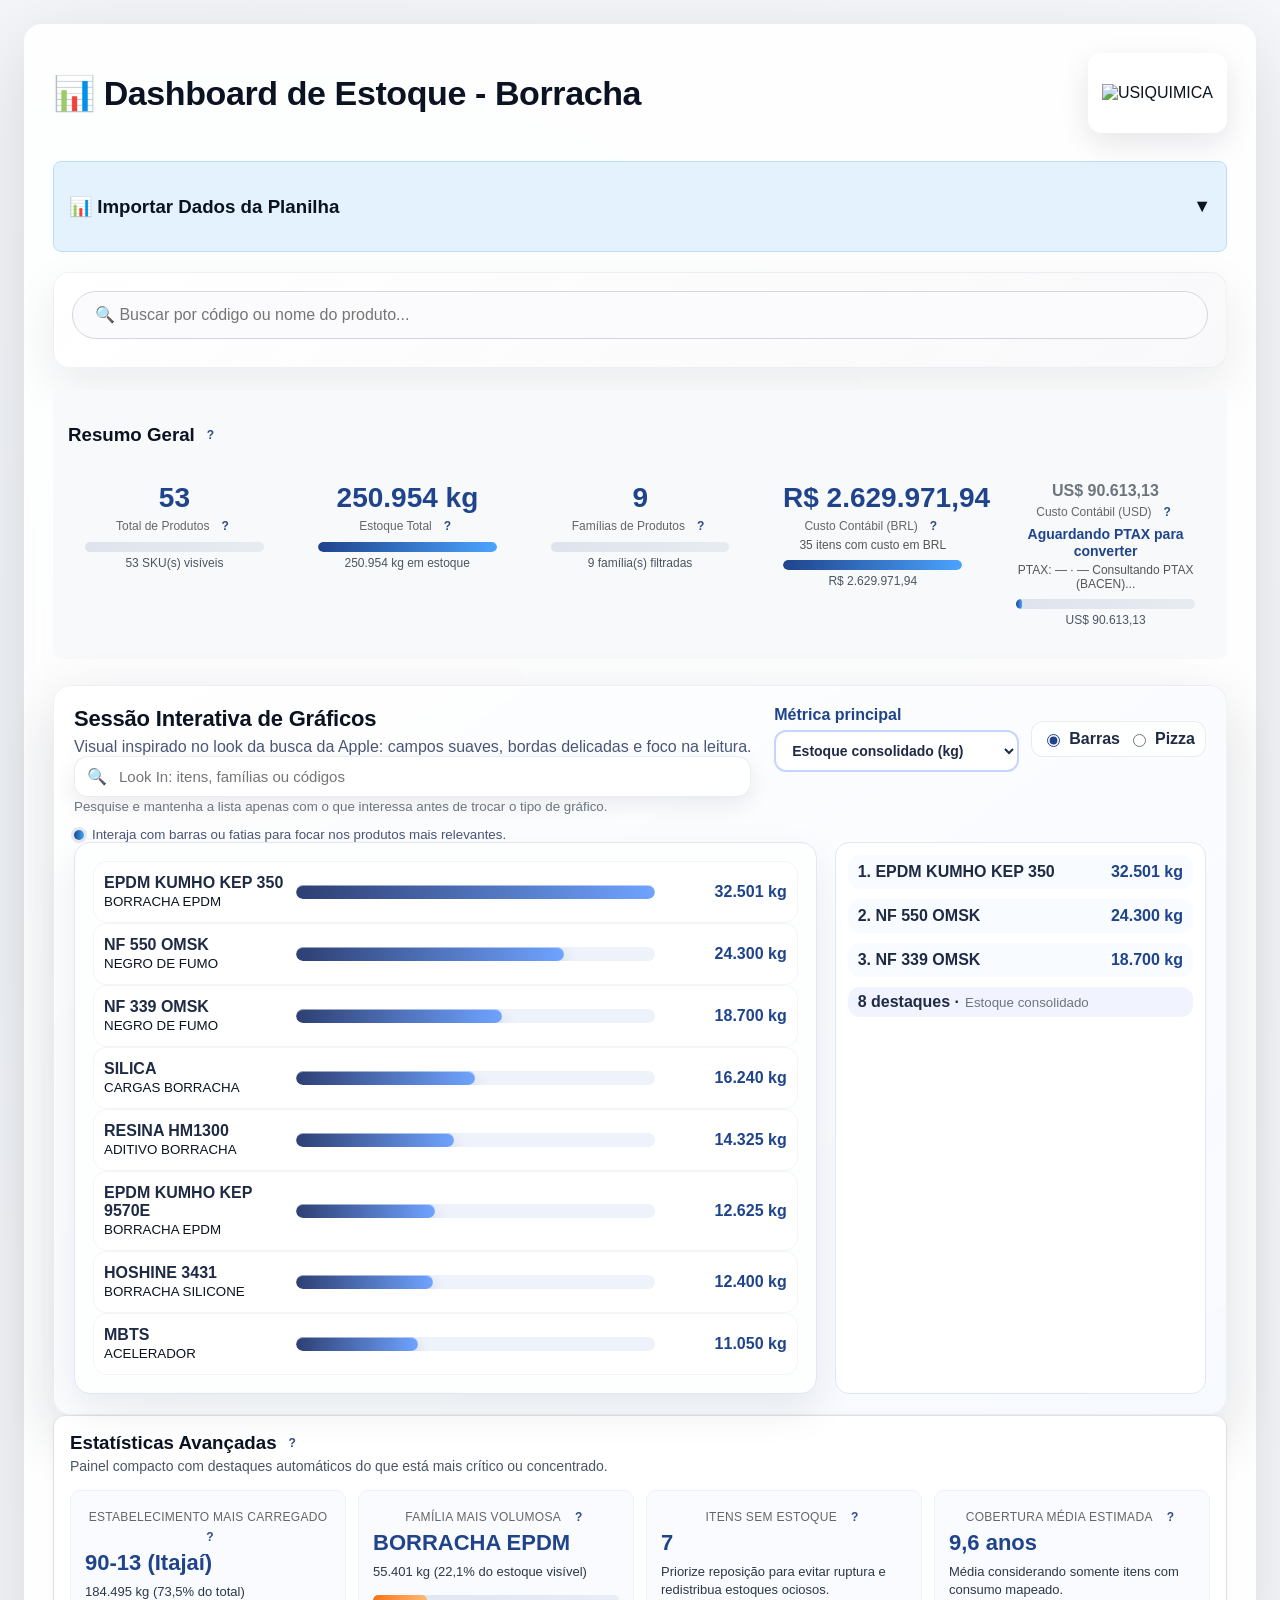
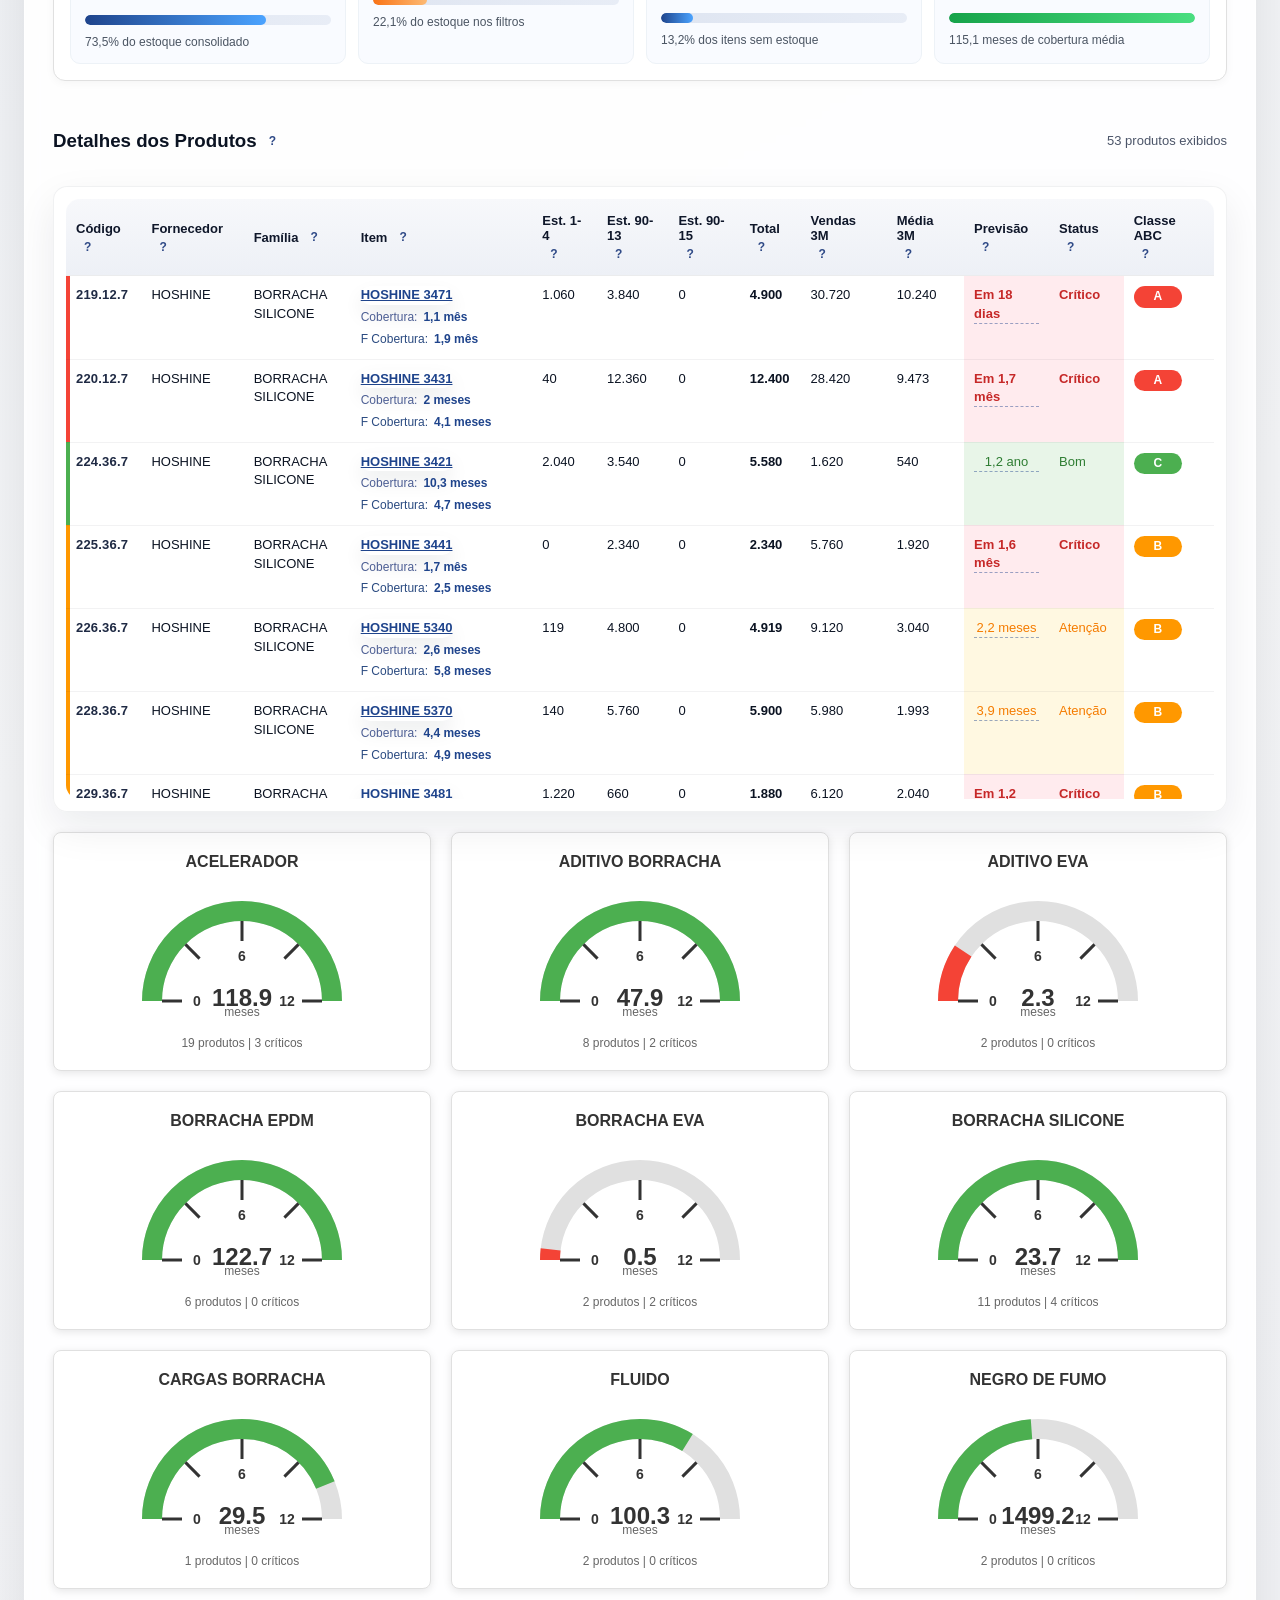
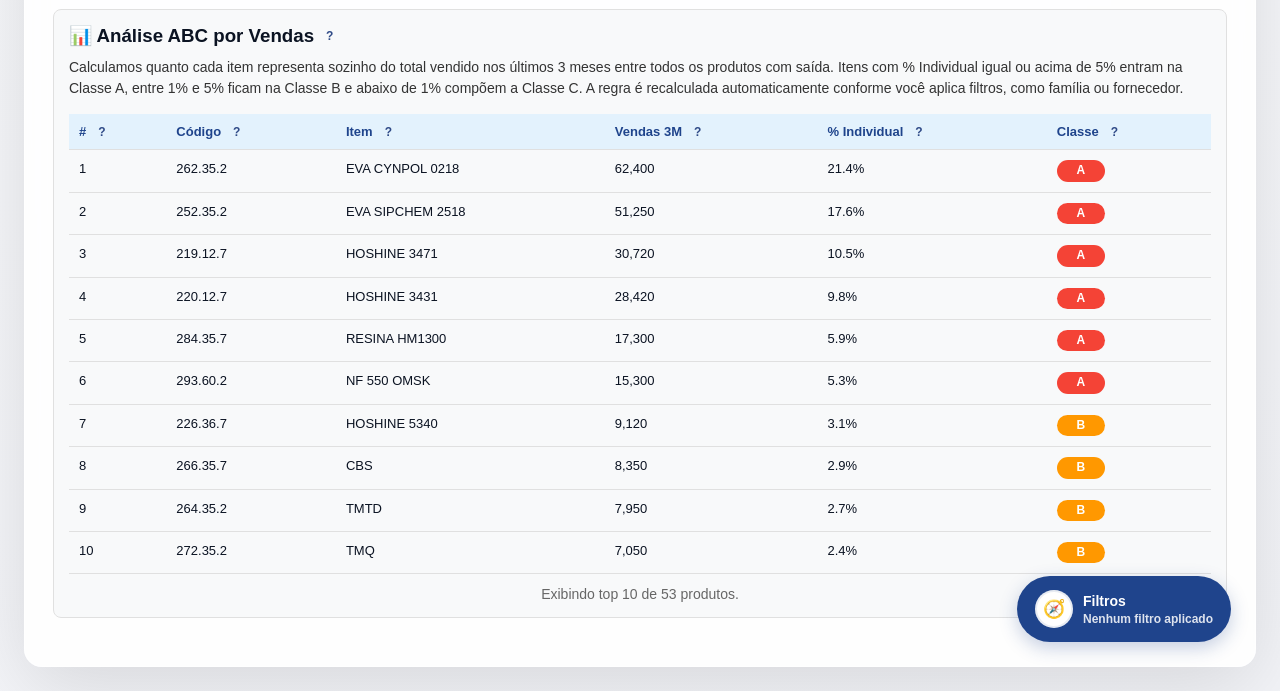
==== commit 2e1e1f36: "Add product share tooltip on product table hover" ====
--- a/index.html
+++ b/index.html
@@ -78,6 +78,109 @@
         .tooltip-bubble.visible {
             opacity: 1;
             transform: translateY(0);
+        }
+
+        .stock-share-tooltip {
+            position: absolute;
+            z-index: 10000;
+            background: #0b1322;
+            color: #f8fbff;
+            padding: 14px 16px;
+            border-radius: 14px;
+            box-shadow: 0 18px 48px rgba(6, 13, 35, 0.32);
+            width: 280px;
+            pointer-events: none;
+            opacity: 0;
+            transform: translateY(6px);
+            transition: opacity 0.18s ease, transform 0.18s ease;
+        }
+
+        .stock-share-tooltip.visible {
+            opacity: 1;
+            transform: translateY(0);
+        }
+
+        .stock-share-title {
+            font-weight: 700;
+            margin-bottom: 4px;
+            font-size: 15px;
+            color: #ffffff;
+        }
+
+        .stock-share-subtitle {
+            font-size: 12px;
+            color: rgba(255, 255, 255, 0.72);
+            margin-bottom: 12px;
+        }
+
+        .stock-share-grid {
+            display: grid;
+            grid-template-columns: 120px 1fr;
+            gap: 12px;
+            align-items: center;
+        }
+
+        .stock-share-chart {
+            position: relative;
+            width: 120px;
+            height: 120px;
+            border-radius: 50%;
+            background: radial-gradient(circle at center, #0b1322 58%, transparent 58%),
+                conic-gradient(#2d9cdb 0deg, #2d9cdb 0deg, rgba(255, 255, 255, 0.16) 0deg);
+            display: flex;
+            align-items: center;
+            justify-content: center;
+            overflow: hidden;
+        }
+
+        .stock-share-chart::after {
+            content: '';
+            position: absolute;
+            width: 68px;
+            height: 68px;
+            border-radius: 50%;
+            background: #0b1322;
+        }
+
+        .stock-share-chart.empty {
+            background: radial-gradient(circle at center, #0b1322 58%, transparent 58%),
+                repeating-conic-gradient(
+                    rgba(255, 255, 255, 0.14) 0deg,
+                    rgba(255, 255, 255, 0.14) 8deg,
+                    rgba(255, 255, 255, 0.06) 8deg,
+                    rgba(255, 255, 255, 0.06) 16deg
+                );
+        }
+
+        .stock-share-percent {
+            position: relative;
+            z-index: 1;
+            font-weight: 800;
+            font-size: 20px;
+            color: #ffffff;
+            letter-spacing: -0.3px;
+        }
+
+        .stock-share-details {
+            display: grid;
+            gap: 8px;
+            font-size: 12px;
+            line-height: 1.4;
+            color: rgba(255, 255, 255, 0.9);
+        }
+
+        .stock-share-details .detail-line {
+            display: flex;
+            justify-content: space-between;
+            gap: 8px;
+        }
+
+        .stock-share-details .detail-line strong {
+            color: #ffffff;
+        }
+
+        .stock-share-details .detail-line.highlight strong {
+            color: #9edcff;
         }
 
         .info-icon {
@@ -2522,6 +2625,7 @@
         let lastImportedFileName = '';
         let lastImportedSheetName = '';
         let currentlyViewedProductCode = null;
+        let productShareTooltip = null;
         let ptaxState = {
             rate: null,
             date: null,
@@ -2529,6 +2633,106 @@
             loading: true,
             error: null
         };
+
+        function getProductShareTooltipElement() {
+            if (productShareTooltip) {
+                return productShareTooltip;
+            }
+
+            const tooltip = document.createElement('div');
+            tooltip.className = 'stock-share-tooltip';
+            tooltip.setAttribute('role', 'tooltip');
+            tooltip.style.display = 'none';
+            document.body.appendChild(tooltip);
+
+            productShareTooltip = tooltip;
+            return tooltip;
+        }
+
+        function hideProductShareTooltip() {
+            const tooltip = getProductShareTooltipElement();
+            tooltip.classList.remove('visible');
+            tooltip.style.display = 'none';
+        }
+
+        function positionProductShareTooltip(event) {
+            const tooltip = getProductShareTooltipElement();
+            const offset = 16;
+            const left = event.clientX + offset + window.scrollX;
+            const top = event.clientY + offset + window.scrollY;
+
+            tooltip.style.left = `${left}px`;
+            tooltip.style.top = `${top}px`;
+        }
+
+        function computeFamilyStockTotals(dataSet) {
+            const totals = new Map();
+
+            dataSet.forEach(function(product) {
+                const key = normalizeFamilyKey(product.family) || 'sem-familia';
+                const label = (product.family || 'Família não informada').trim() || 'Família não informada';
+                const stock = getProductStock(product);
+
+                if (!totals.has(key)) {
+                    totals.set(key, { label, total: 0 });
+                }
+
+                const entry = totals.get(key);
+                entry.total += stock;
+                totals.set(key, entry);
+            });
+
+            return totals;
+        }
+
+        function buildProductShareChartStyle(share, accentColor) {
+            const remainderColor = 'rgba(255, 255, 255, 0.16)';
+            return `background: radial-gradient(circle at center, #0b1322 58%, transparent 58%), conic-gradient(${accentColor} 0% ${share}%, ${remainderColor} ${share}% 100%);`;
+        }
+
+        function showProductShareTooltip(event, product, familyTotals) {
+            const tooltip = getProductShareTooltipElement();
+            const familyKey = normalizeFamilyKey(product.family) || 'sem-familia';
+            const familyInfo = familyTotals.get(familyKey);
+            const familyTotal = familyInfo ? familyInfo.total : 0;
+            const productStock = getProductStock(product);
+            const hasShare = Number.isFinite(productStock) && productStock > 0 && familyTotal > 0;
+            const share = hasShare ? Math.min(100, Math.max(0, (productStock / familyTotal) * 100)) : null;
+            const accent = getFamilyAccent(product.family);
+            const sliceColor = accent ? accent.chipBackground : '#2D9CDB';
+            const chartStyle = hasShare ? buildProductShareChartStyle(share, sliceColor) : '';
+            const percentLabel = hasShare ? `${share.toFixed(1)}%` : '--';
+            const familyLabel = familyInfo ? familyInfo.label : (product.family || 'Família não informada');
+            const productLabel = escapeTooltip(product.item || 'Produto');
+            const familyStockLabel = formatIntegerValue(familyTotal);
+            const productStockLabel = formatIntegerValue(productStock);
+            const tooltipDescription = hasShare
+                ? `Este item representa ${percentLabel} do estoque da família ${escapeTooltip(familyLabel)} considerando os filtros ativos.`
+                : `Não há estoque suficiente para estimar a participação deste item na família ${escapeTooltip(familyLabel)}.`;
+
+            tooltip.innerHTML = `
+                <div class="stock-share-title">${productLabel}</div>
+                <div class="stock-share-subtitle">Participação no estoque da família</div>
+                <div class="stock-share-grid">
+                    <div class="${hasShare ? 'stock-share-chart' : 'stock-share-chart empty'}" style="${chartStyle}">
+                        <div class="stock-share-percent">${percentLabel}</div>
+                    </div>
+                    <div class="stock-share-details">
+                        <div class="detail-line"><span>Estoque do item</span><strong>${productStockLabel} un</strong></div>
+                        <div class="detail-line"><span>Estoque da família</span><strong>${familyStockLabel} un</strong></div>
+                        <div class="detail-line highlight"><span>${escapeTooltip(familyLabel)}</span><strong>${percentLabel}</strong></div>
+                    </div>
+                </div>
+                <div class="stock-share-subtitle" style="margin-top: 10px;">${tooltipDescription}</div>
+            `;
+
+            positionProductShareTooltip(event);
+            tooltip.style.display = 'block';
+
+            requestAnimationFrame(function() {
+                tooltip.classList.add('visible');
+            });
+        }
 
         const defaultFamilyAccentPalette = Object.freeze([
             '#FF6F61',
@@ -6480,6 +6684,9 @@
         function updateTable() {
             const tableBody = document.getElementById('productsTableBody');
             tableBody.innerHTML = '';
+            hideProductShareTooltip();
+
+            const familyStockTotals = computeFamilyStockTotals(filteredData);
 
             filteredData.forEach(function(product) {
                 const row = document.createElement('tr');
@@ -6593,6 +6800,18 @@
 
                 row.dataset.abcClass = normalizedAbcClass;
 
+                row.addEventListener('mouseenter', function(event) {
+                    showProductShareTooltip(event, product, familyStockTotals);
+                });
+
+                row.addEventListener('mousemove', function(event) {
+                    positionProductShareTooltip(event);
+                });
+
+                row.addEventListener('mouseleave', function() {
+                    hideProductShareTooltip();
+                });
+
                 tableBody.appendChild(row);
             });
 
